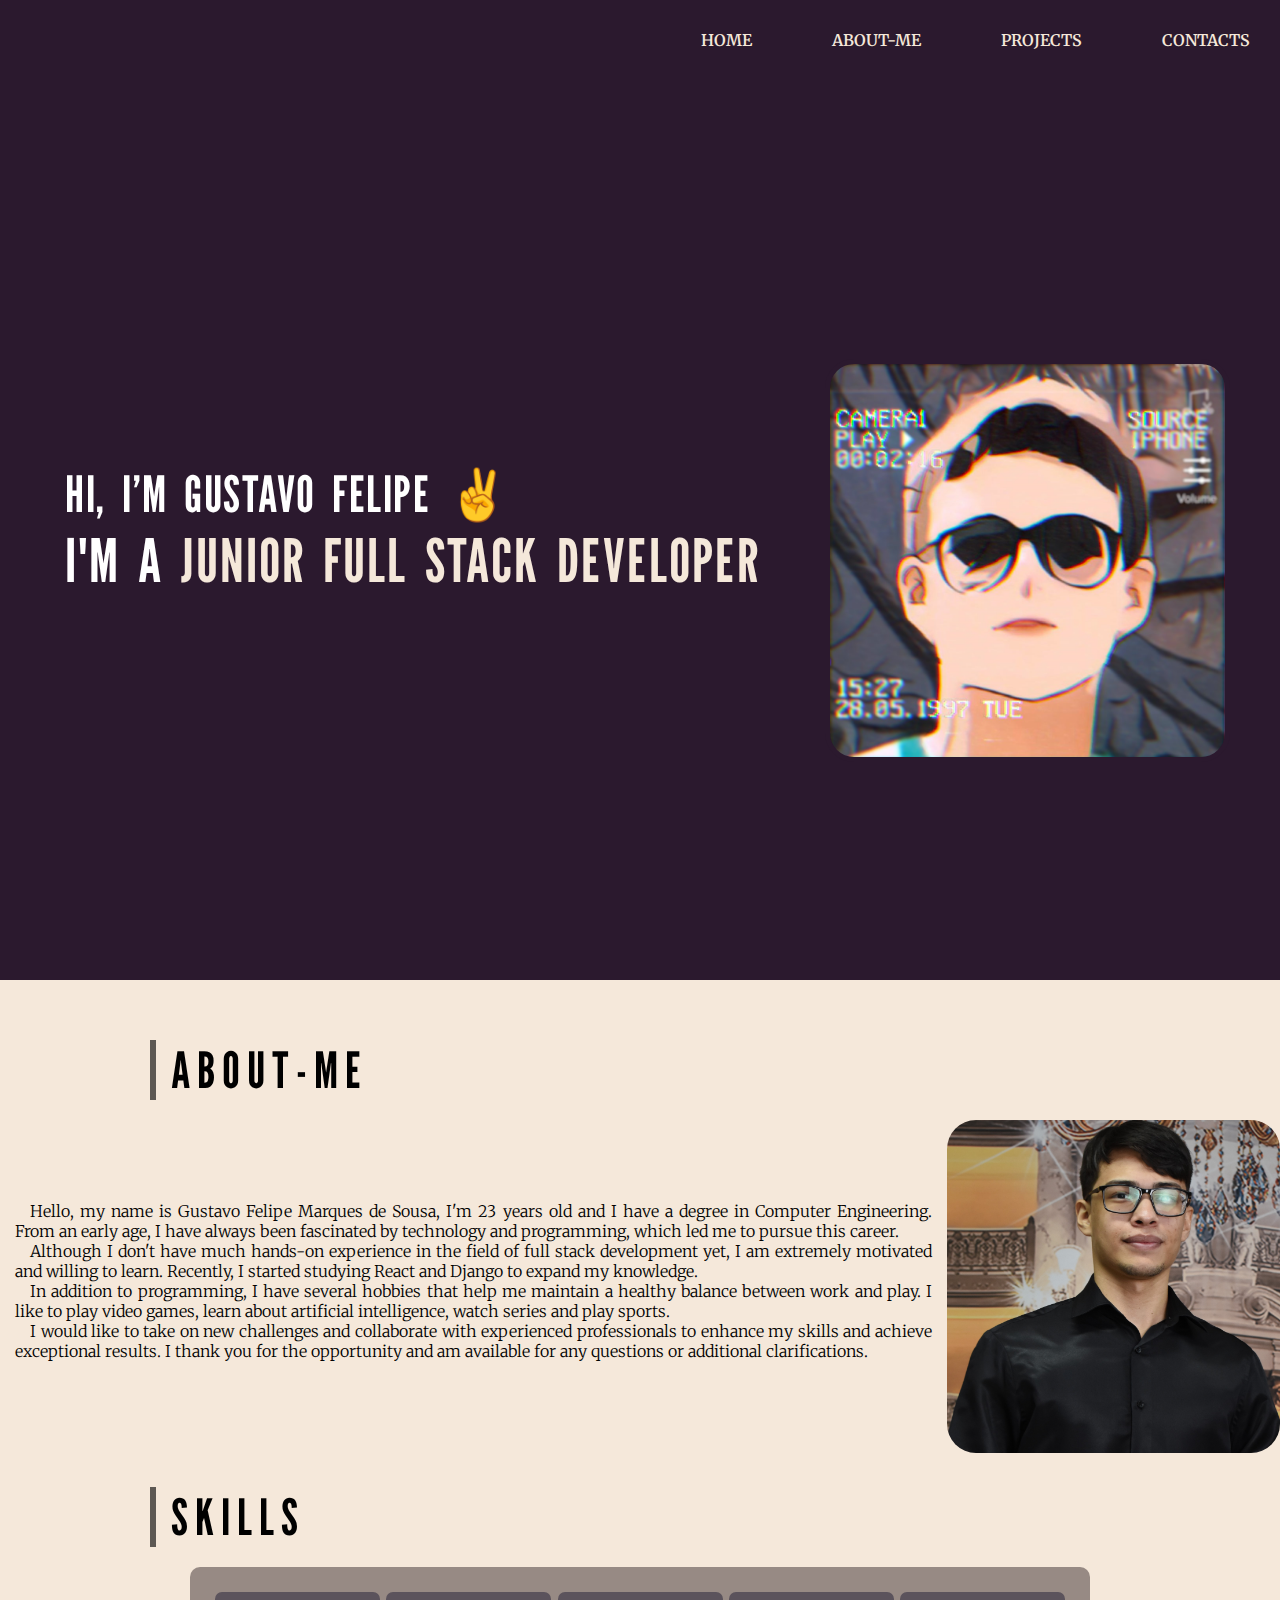
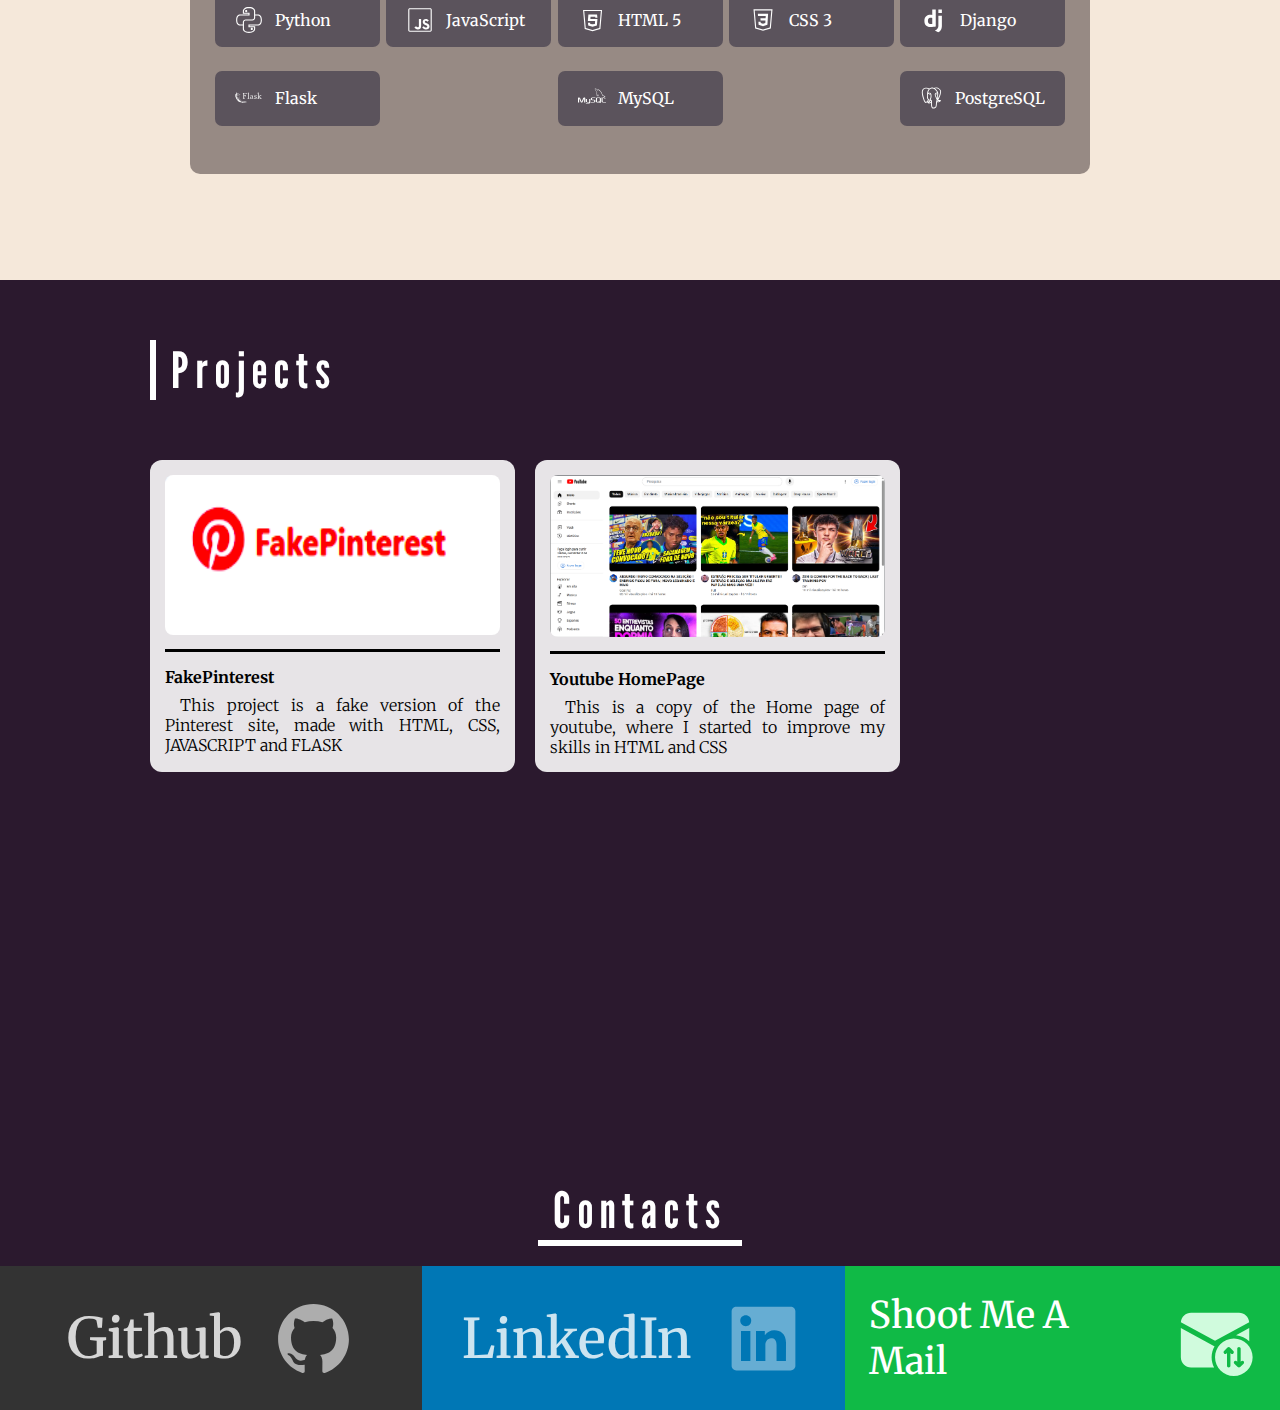
==== index.html @ 69447f40 "My portfolio" ====
<!DOCTYPE html>
<html lang="en">
<head>
    <!-- Meta tag's -->
    <meta charset="UTF-8">
    <meta name="viewport" content="width=device-width, initial-scale=1.0">
    <!-- Css Link -->
    <link rel="stylesheet" href="style.css">
    <!-- Font's links -->
    <link rel="preconnect" href="https://fonts.googleapis.com">
    <link rel="preconnect" href="https://fonts.gstatic.com" crossorigin>
    <link href="https://fonts.googleapis.com/css2?family=League+Gothic&display=swap" rel="stylesheet">
    <link rel="preconnect" href="https://fonts.googleapis.com">
    <link rel="preconnect" href="https://fonts.gstatic.com" crossorigin>
    <link href="https://fonts.googleapis.com/css2?family=Merriweather:ital,wght@0,300;0,400;0,700;0,900;1,300;1,400;1,700;1,900&display=swap" rel="stylesheet">
    <!-- Tittle -->
    <title>Portfolio - Gustavo Felipe</title>
</head>
<body>
    <main class="main">
        <nav class="navbar">
            <a class="item-navbar" href="#home">HOME</a>
            <a class="item-navbar" href="#aboutme">ABOUT-ME</a>
            <a class="item-navbar" href="#projects">PROJECTS</a>
            <a class="item-navbar" href="#contact">CONTACTS</a>
        </nav> 

        <div class="main-container">
            <section id="home">
                <div class="home-page">
                    <div class="text-home">
                        <p class="first-line-home">HI, I’M GUSTAVO FELIPE &#9996</p>
                        <p class="second-line-home">I'M A <span class="word-colored-home">JUNIOR FULL STACK DEVELOPER</span></p>
                    </div>
                    <div class="image-home">
                        <img src="img\Picture.jpg" alt="avatar">
                    </div>
                </div>
            </section>
            <section id="aboutme">
                <div class="about-me">
                    <p class="title-about-me">ABOUT-ME</p>
                    <div class="content-about-me">
                        <div class="text-about-me">
                            <p class="about-me-first-paragraph">Hello, my name is Gustavo Felipe Marques de Sousa, I'm 23 years old and I have a degree in Computer Engineering. From an early age, I have always been fascinated by technology and programming, which led me to pursue this career.</p>
                            <p class="about-me-second-paragraph">Although I don't have much hands-on experience in the field of full stack development yet, I am extremely motivated and willing to learn. Recently, I started studying React and Django to expand my knowledge.</p>
                            <p class="about-me-second-paragraph">In addition to programming, I have several hobbies that help me maintain a healthy balance between work and play. I like to play video games, learn about artificial intelligence, watch series and play sports.</p>
                            <p class="about-me-second-paragraph">I would like to take on new challenges and collaborate with experienced professionals to enhance my skills and achieve exceptional results. I thank you for the opportunity and am available for any questions or additional clarifications.</p>
                        </div>
                        <div class="image-about-me">
                            <img src="img/DSC_0786.JPG" alt="my-picture">
                        </div>
                    </div>
                    <p class="title-skills-about-me">SKILLS</p>
                    <div class="content-skills">
                        <div class="my-skills">
                            <div class="box-skill">
                                <svg xmlns="http://www.w3.org/2000/svg" x="0px" y="0px" width="100" height="100" viewBox="0 0 50 50">
                                    <path
                                        d="M 25 2 C 20.941406 2 18.1875 2.96875 16.4375 4.375 C 14.6875 5.78125 14 7.589844 14 9.09375 L 14 14 L 24 14 L 24 15 L 9.09375 15 C 7.265625 15 5.410156 15.792969 4.09375 17.46875 C 2.777344 19.144531 2 21.644531 2 25 C 2 28.355469 2.777344 30.855469 4.09375 32.53125 C 5.410156 34.207031 7.265625 35 9.09375 35 L 14 35 L 14 40.90625 C 14 42.410156 14.6875 44.21875 16.4375 45.625 C 18.1875 47.03125 20.941406 48 25 48 C 29.058594 48 31.8125 47.03125 33.5625 45.625 C 35.3125 44.21875 36 42.410156 36 40.90625 L 36 36 L 26 36 L 26 35 L 40.90625 35 C 42.734375 35 44.589844 34.207031 45.90625 32.53125 C 47.222656 30.855469 48 28.355469 48 25 C 48 21.644531 47.222656 19.144531 45.90625 17.46875 C 44.589844 15.792969 42.734375 15 40.90625 15 L 36 15 L 36 9.09375 C 36 7.550781 35.316406 5.738281 33.5625 4.34375 C 31.808594 2.949219 29.054688 2 25 2 Z M 25 4 C 28.746094 4 31.015625 4.875 32.3125 5.90625 C 33.609375 6.9375 34 8.136719 34 9.09375 L 34 21 C 34 22.65625 32.65625 24 31 24 L 19 24 C 16.941406 24 15.167969 25.269531 14.40625 27.0625 C 14.277344 27.359375 14.160156 27.675781 14.09375 28 C 14.027344 28.324219 14 28.65625 14 29 L 14 33 L 9.09375 33 C 7.824219 33 6.648438 32.503906 5.6875 31.28125 C 4.726563 30.058594 4 28.042969 4 25 C 4 21.957031 4.726563 19.941406 5.6875 18.71875 C 6.648438 17.496094 7.824219 17 9.09375 17 L 26 17 L 26 12 L 16 12 L 16 9.09375 C 16 8.199219 16.386719 6.980469 17.6875 5.9375 C 18.988281 4.894531 21.257813 4 25 4 Z M 20 7 C 18.898438 7 18 7.898438 18 9 C 18 10.101563 18.898438 11 20 11 C 21.101563 11 22 10.101563 22 9 C 22 7.898438 21.101563 7 20 7 Z M 36 17 L 40.90625 17 C 42.175781 17 43.351563 17.496094 44.3125 18.71875 C 45.273438 19.941406 46 21.957031 46 25 C 46 28.042969 45.273438 30.058594 44.3125 31.28125 C 43.351563 32.503906 42.175781 33 40.90625 33 L 24 33 L 24 38 L 34 38 L 34 40.90625 C 34 41.800781 33.613281 43.019531 32.3125 44.0625 C 31.011719 45.105469 28.742188 46 25 46 C 21.257813 46 18.988281 45.105469 17.6875 44.0625 C 16.386719 43.019531 16 41.800781 16 40.90625 L 16 29 C 16 28.792969 16.023438 28.601563 16.0625 28.40625 C 16.34375 27.039063 17.550781 26 19 26 L 31 26 C 33.746094 26 36 23.746094 36 21 Z M 30 39 C 28.898438 39 28 39.898438 28 41 C 28 42.101563 28.898438 43 30 43 C 31.101563 43 32 42.101563 32 41 C 32 39.898438 31.101563 39 30 39 Z">
                                    </path>
                                </svg>
                                <p>Python</p>
                            </div>
                            <div class="box-skill">
                                <svg xmlns="http://www.w3.org/2000/svg" x="0px" y="0px" width="100" height="100" viewBox="0 0 50 50">
                                    <path d="M 6.667969 4 C 5.207031 4 4 5.207031 4 6.667969 L 4 43.332031 C 4 44.792969 5.207031 46 6.667969 46 L 43.332031 46 C 44.792969 46 46 44.796875 46 43.332031 L 46 6.667969 C 46 5.207031 44.796875 4 43.332031 4 Z M 6.667969 6 L 43.332031 6 C 43.703125 6 44 6.296875 44 6.667969 L 44 43.332031 C 44 43.703125 43.703125 44 43.332031 44 L 6.667969 44 C 6.296875 44 6 43.703125 6 43.332031 L 6 6.667969 C 6 6.296875 6.296875 6 6.667969 6 Z M 23 23 L 23 35.574219 C 23 37.503906 22.269531 38 21 38 C 19.671875 38 18.75 37.171875 18.140625 36.097656 L 15 38 C 15.910156 39.925781 18.140625 42 21.234375 42 C 24.65625 42 27 40.179688 27 36.183594 L 27 23 Z M 35.453125 23 C 32.046875 23 29.863281 25.179688 29.863281 28.042969 C 29.863281 31.148438 31.695313 32.617188 34.449219 33.789063 L 35.402344 34.199219 C 37.140625 34.960938 38 35.425781 38 36.734375 C 38 37.824219 37.171875 38.613281 35.589844 38.613281 C 33.707031 38.613281 32.816406 37.335938 32 36 L 29 38 C 30.121094 40.214844 32.132813 42 35.675781 42 C 39.300781 42 42 40.117188 42 36.683594 C 42 33.496094 40.171875 32.078125 36.925781 30.6875 L 35.972656 30.28125 C 34.335938 29.570313 33.625 29.109375 33.625 27.964844 C 33.625 27.039063 34.335938 26.328125 35.453125 26.328125 C 36.550781 26.328125 37.253906 26.792969 37.90625 27.964844 L 40.878906 26.058594 C 39.625 23.84375 37.878906 23 35.453125 23 Z"></path>
                                </svg>
                                <p>JavaScript</p>
                            </div>
                            <div class="box-skill">
                                <svg xmlns="http://www.w3.org/2000/svg" x="0px" y="0px" width="100" height="100" viewBox="0 0 50 50">
                                    <path d="M 9 7 L 12 41 L 26 45 L 40 41 C 41 29.667 42 18.333 43 7 L 9 7 z M 11.183594 9 L 40.816406 9 L 38.128906 39.455078 L 26 42.919922 L 13.871094 39.455078 L 11.183594 9 z M 18.550781 15 L 17.589844 27 L 30.580078 27 L 30.169922 32 L 26 32.619141 L 21.880859 32 L 21.699219 30 L 17.839844 30 L 18.230469 35 L 25.990234 37 L 33.759766 35 L 34.75 23 L 22.089844 23 L 22.410156 19 L 30.769531 19 L 31 21 L 34.699219 21 L 34 15 L 18.550781 15 z"></path>
                                    </svg>
                                <p>HTML 5</p>
                            </div>
                            <div class="box-skill">
                                <svg xmlns="http://www.w3.org/2000/svg" x="0px" y="0px" width="100" height="100" viewBox="0 0 50 50">
                                    <path fill-rule="evenodd" d="M 39 40 L 25 44 L 11 40 L 8 6 L 42 6 C 41 17.332031 40 28.667969 39 40 Z M 39.816406 8 L 10.183594 8 L 12.871094 38.453125 L 25 41.921875 L 37.128906 38.453125 Z M 16.800781 28 L 20.800781 28 L 20.898438 30.5 L 25 31.898438 L 29.101563 30.5 L 29.398438 26 L 20.601563 26 L 20.398438 22 L 29.601563 22 L 29.898438 18 L 16.101563 18 L 15.800781 14 L 34.101563 14 L 33.601563 22 L 32.898438 33.5 L 25 36.101563 L 17.101563 33.5 Z"></path>
                                    </svg>
                                <p>CSS 3</p>
                            </div>
                            <div class="box-skill">
                                <svg xmlns="http://www.w3.org/2000/svg" x="0px" y="0px" width="100" height="100" viewBox="0 0 32 32">
                                    <path d="M21 4H25V8H21zM25 22.754c0 1.35-.317 5.799-4.242 7.149L17 28c2.806-1.224 4-3.2 4-5.246C21 19.926 21 11 21 11l4 .002C25 11.002 25 19.715 25 22.754zM14 4v6.302c-.469-.191-1.48-.228-1.978-.228C8.273 10.074 5 12.011 5 17c0 5.969 4.504 6.997 7.65 6.997 1.242 0 4-.122 5.35-.513V4H14zM12.609 20.666C10.84 20.666 9 19.863 9 17s1.84-3.469 3.609-3.469c.432 0 .918.081 1.391.189v6.757C13.528 20.584 13.042 20.666 12.609 20.666z"></path>
                                    </svg>
                                <p>Django</p>
                            </div>
                            <div class="box-skill">
                                <svg xmlns="http://www.w3.org/2000/svg" x="0px" y="0px" width="100" height="100" viewBox="0 0 50 50">
                                    <path d="M 2.609375 14.628906 C 2.194125 14.663781 1.8316094 14.997641 2.3496094 15.556641 C 3.3446094 16.118641 1.3683125 16.532203 1.9453125 16.908203 C 2.1293125 17.304203 1.9305781 17.745406 1.3925781 17.816406 C 0.60457812 17.884406 0.67926562 18.960484 1.4472656 18.396484 C 2.3042656 18.124484 1.5954062 18.504031 1.1914062 18.582031 C 0.28440625 18.846031 -0.33364063 19.752078 0.19335938 20.580078 C 0.69735938 21.720078 0.83165625 22.991734 1.2226562 24.177734 C 1.8696563 26.001734 2.8149688 27.737328 4.0429688 29.236328 C 4.6259687 30.086328 5.4782969 30.690313 6.2792969 31.320312 C 7.0672969 31.831312 7.9447969 32.342516 8.8417969 32.603516 C 10.434797 33.186516 12.144359 33.241047 13.818359 33.373047 C 14.838359 33.371047 15.862141 33.299141 16.869141 33.119141 C 17.775141 33.217141 18.427094 32.442563 19.246094 32.851562 C 19.742094 32.411563 20.464938 32.603203 20.960938 32.283203 C 21.327938 31.035203 19.700547 32.035781 19.185547 31.425781 C 18.625547 32.083781 18.155562 31.353594 17.476562 31.558594 C 16.320563 31.616594 17.564156 31.040719 17.535156 30.511719 C 16.922156 30.041719 16.229891 31.157031 15.837891 31.457031 C 14.869891 31.282031 13.911437 31.006891 13.023438 30.587891 C 12.011437 30.060891 11.018156 29.433922 10.285156 28.544922 C 9.5181563 27.636922 8.6703125 26.718734 8.3203125 25.552734 C 7.5803125 23.627734 7.6284531 21.543484 7.4394531 19.521484 C 7.5094531 18.152484 8.9550781 19.668828 9.5800781 19.173828 C 9.3660781 18.463828 8.2257031 18.239078 7.5957031 17.955078 C 6.9877031 17.913078 6.7661406 17.368219 6.1191406 17.324219 C 6.1501406 16.564219 4.9303281 16.982406 4.4863281 16.441406 C 4.9233281 15.313406 3.0385469 16.468187 3.1855469 15.492188 C 3.4925469 14.857687 3.024625 14.594031 2.609375 14.628906 z M 2.6152344 14.724609 C 2.7137969 14.700016 2.8271562 14.719797 2.9414062 14.810547 C 3.4834062 15.540547 1.9445156 14.726828 2.4785156 15.423828 C 2.1537656 15.271578 2.3195469 14.798391 2.6152344 14.724609 z M 41.914062 15.085938 C 41.847063 15.085938 41.671672 15.177281 41.388672 15.363281 C 41.038672 15.589281 40.669203 15.767484 40.283203 15.896484 C 40.041203 15.979484 39.921875 16.095141 39.921875 16.244141 C 39.921875 16.347141 40.005781 16.427375 40.175781 16.484375 C 40.536781 16.603375 40.773719 16.767516 40.886719 16.978516 C 40.969719 17.143516 41.011719 17.436375 41.011719 17.859375 L 41.011719 24.615234 C 41.011719 25.207234 40.868938 25.539328 40.585938 25.611328 C 40.270937 25.693328 40.113281 25.814609 40.113281 25.974609 C 40.113281 26.041609 40.118906 26.094859 40.128906 26.130859 C 40.153906 26.233859 40.321859 26.272094 40.630859 26.246094 C 41.857859 26.148094 42.729141 26.123922 43.244141 26.169922 C 43.409141 26.185922 43.509828 26.178391 43.548828 26.150391 C 43.587828 26.122391 43.607422 26.048687 43.607422 25.929688 C 43.607422 25.779687 43.486141 25.689203 43.244141 25.658203 C 42.852141 25.617203 42.602141 25.560281 42.494141 25.488281 C 42.340141 25.385281 42.256094 25.169844 42.246094 24.839844 C 42.236094 24.509844 42.232422 24.257031 42.232422 24.082031 C 42.232422 23.835031 42.353703 23.643766 42.595703 23.509766 C 42.811703 23.354766 42.962781 23.277344 43.050781 23.277344 C 43.122781 23.277344 43.182516 23.320344 43.228516 23.402344 C 43.795516 24.361344 44.486781 25.278297 45.300781 26.154297 C 45.423781 26.283297 45.630922 26.318719 45.919922 26.261719 C 46.502922 26.215719 46.972984 26.190547 47.333984 26.185547 C 47.575984 26.175547 47.697266 26.078437 47.697266 25.898438 C 47.697266 25.754437 47.668328 25.665812 47.611328 25.632812 C 47.554328 25.599812 47.408875 25.582031 47.171875 25.582031 C 46.852875 25.582031 46.508578 25.425328 46.142578 25.111328 C 45.570578 24.612328 44.962359 23.871578 44.318359 22.892578 C 44.143359 22.619578 44.056641 22.447 44.056641 22.375 C 44.056641 22.329 44.076188 22.290766 44.117188 22.259766 C 44.673188 21.703766 45.1975 21.313797 45.6875 21.091797 C 46.0385 20.926797 46.411594 20.835313 46.808594 20.820312 C 47.061594 20.805312 47.1875 20.710156 47.1875 20.535156 C 47.1875 20.349156 47.107266 20.253047 46.947266 20.248047 C 46.458266 20.248047 45.965703 20.245234 45.470703 20.240234 C 44.759703 20.235234 44.218656 20.20825 43.847656 20.15625 C 43.682656 20.13025 43.591172 20.208672 43.576172 20.388672 C 43.566172 20.568672 43.652031 20.668453 43.832031 20.689453 C 44.249031 20.746453 44.457031 20.843422 44.457031 20.982422 C 44.457031 21.059422 44.395484 21.163969 44.271484 21.292969 C 43.647484 21.833969 43.123312 22.270469 42.695312 22.605469 C 42.535313 22.739469 42.416844 22.806641 42.339844 22.806641 C 42.267844 22.806641 42.230469 22.739469 42.230469 22.605469 L 42.216797 17.767578 C 42.216797 17.133578 42.219609 16.627953 42.224609 16.251953 C 42.229609 15.705953 42.232422 15.450328 42.232422 15.486328 C 42.232422 15.218328 42.125062 15.085938 41.914062 15.085938 z M 24.267578 15.140625 C 24.185578 15.140625 23.988688 15.231969 23.679688 15.417969 C 23.303688 15.654969 22.939844 15.830359 22.589844 15.943359 C 22.357844 16.020359 22.242188 16.137969 22.242188 16.292969 C 22.242187 16.395969 22.322422 16.47425 22.482422 16.53125 C 22.786422 16.63925 22.998141 16.792281 23.119141 16.988281 C 23.240141 17.184281 23.302734 17.491203 23.302734 17.908203 L 23.302734 24.902344 C 23.302734 25.324344 23.161859 25.579062 22.880859 25.664062 C 22.599859 25.749063 22.460938 25.852563 22.460938 25.976562 C 22.460938 26.115562 22.484203 26.201422 22.533203 26.232422 C 22.582203 26.262422 22.712828 26.267094 22.923828 26.246094 C 23.975828 26.158094 24.855406 26.149797 25.566406 26.216797 C 25.798406 26.241797 25.914062 26.151312 25.914062 25.945312 C 25.914062 25.796312 25.799406 25.708594 25.566406 25.683594 C 25.190406 25.637594 24.924531 25.542391 24.769531 25.400391 C 24.614531 25.258391 24.537109 25.030797 24.537109 24.716797 L 24.507812 17.814453 C 24.501812 17.320453 24.506484 16.816641 24.521484 16.306641 C 24.542484 15.770641 24.552734 15.512203 24.552734 15.533203 C 24.552734 15.270203 24.458578 15.140625 24.267578 15.140625 z M 13.988281 15.953125 C 13.931281 15.963125 13.891234 16.017234 13.865234 16.115234 C 13.814234 16.275234 13.891656 16.401141 14.097656 16.494141 C 14.426656 16.644141 14.652437 16.811141 14.773438 16.994141 C 14.894438 17.177141 14.955078 17.439297 14.955078 17.779297 L 14.955078 24.396484 C 14.955078 25.226484 14.702266 25.669563 14.197266 25.726562 C 13.976266 25.747563 13.865234 25.823031 13.865234 25.957031 C 13.865234 26.169031 13.975266 26.259516 14.197266 26.228516 C 14.990266 26.120516 15.99775 26.116844 17.21875 26.214844 C 17.64075 26.250844 17.867438 26.183672 17.898438 26.013672 C 17.929437 25.818672 17.818406 25.707641 17.566406 25.681641 C 17.072406 25.619641 16.750563 25.549656 16.601562 25.472656 C 16.410562 25.379656 16.314453 25.203312 16.314453 24.945312 L 16.314453 21.46875 C 16.314453 21.40275 16.360125 21.367188 16.453125 21.367188 C 17.272125 21.367187 17.865516 21.389594 18.228516 21.433594 C 18.591516 21.477594 18.840609 21.822797 18.974609 22.466797 C 19.011609 22.636797 19.100141 22.712266 19.244141 22.697266 C 19.419141 22.687266 19.505 22.616422 19.5 22.482422 C 19.448 21.359422 19.494672 20.447094 19.638672 19.746094 C 19.664672 19.622094 19.589063 19.541859 19.414062 19.505859 C 19.208063 19.459859 19.088734 19.540094 19.052734 19.746094 C 18.995734 20.123094 18.937906 20.355313 18.878906 20.445312 C 18.819906 20.535312 18.703203 20.590328 18.533203 20.611328 C 17.662203 20.668328 16.998062 20.700078 16.539062 20.705078 C 16.390062 20.710078 16.316406 20.654156 16.316406 20.535156 L 16.316406 17.033203 C 16.316406 16.914203 16.340578 16.836781 16.392578 16.800781 C 16.475578 16.743781 16.651922 16.716797 16.919922 16.716797 C 18.089922 16.716797 18.819281 16.739156 19.113281 16.785156 C 19.386281 16.821156 19.606484 16.928516 19.771484 17.103516 C 19.911484 17.252516 20.057891 17.514625 20.212891 17.890625 C 20.268891 18.029625 20.369672 18.099609 20.513672 18.099609 C 20.657672 18.099609 20.728516 18.019375 20.728516 17.859375 C 20.748516 17.045375 20.802625 16.466094 20.890625 16.121094 C 20.895625 16.100094 20.898391 16.080687 20.900391 16.054688 C 20.900391 15.977687 20.727812 15.94775 20.382812 15.96875 C 19.346812 16.03075 18.117313 16.0625 16.695312 16.0625 C 15.489312 16.0625 14.723437 16.036375 14.398438 15.984375 C 14.176438 15.948375 14.040281 15.938125 13.988281 15.953125 z M 3.7910156 16.136719 C 3.9290156 16.165969 3.9766563 16.248328 3.5976562 16.298828 L 3.4453125 16.291016 C 3.4253125 16.131516 3.6530156 16.107469 3.7910156 16.136719 z M 3.6386719 16.669922 C 3.9126719 16.789922 4.4744063 16.845484 4.5664062 17.146484 C 4.0054062 16.854484 4.6780313 17.498328 4.2070312 17.486328 C 3.9530312 17.489328 3.4826719 16.943922 3.6386719 16.669922 z M 3.4980469 17.123047 C 4.1330469 17.606047 3.1441875 17.122781 2.7421875 17.425781 C 2.1091875 17.489781 3.4360469 17.069047 3.4980469 17.123047 z M 5.1757812 17.412109 C 5.2568125 17.434484 5.2567969 17.511125 5.1230469 17.671875 C 5.6150469 18.259875 5.2334375 18.061531 4.8984375 17.644531 C 5.1924375 17.847531 4.9656719 18.724094 4.5136719 18.121094 C 4.1936719 17.525094 3.9910781 17.927937 4.3300781 18.335938 C 3.9970781 17.708938 3.033125 17.976797 2.328125 18.216797 C 1.873125 18.166797 3.5105 17.828047 3.6875 17.748047 C 3.96125 17.753297 4.9326875 17.344984 5.1757812 17.412109 z M 7.1484375 18.076172 C 7.3495469 18.073578 7.5478906 18.081156 7.7441406 18.097656 C 8.0591406 18.464656 7.5056875 19.085953 6.9296875 19.126953 C 6.2296875 19.388953 5.5171875 19.453063 4.8671875 19.539062 C 4.0331875 19.434063 3.4343125 20.184297 2.5703125 20.279297 C 2.8003125 19.853297 2.3813594 20.132328 1.9433594 20.111328 C 2.1663594 20.971328 0.40035938 19.882781 1.4433594 19.675781 C 0.66135938 19.397781 0.65042188 20.2195 0.73242188 20.6875 L 0.6796875 20.6875 C -0.0363125 19.7655 0.76001562 19.389484 1.6660156 19.271484 C 1.4940156 19.696484 1.9134062 19.833156 2.3164062 19.910156 C 2.9694063 19.730156 1.8868594 19.614359 2.3808594 19.443359 C 2.6518594 19.393359 1.5168906 19.171922 2.4628906 19.044922 C 3.4328906 18.881922 4.3055781 18.500781 5.2675781 18.300781 C 5.9185781 18.171781 6.5451094 18.083953 7.1484375 18.076172 z M 6.9335938 18.294922 C 6.8479687 18.268297 6.648875 18.321844 6.546875 18.589844 C 6.620875 18.758844 6.6575781 18.540422 6.6425781 18.482422 C 6.9920781 18.428922 7.0192188 18.321547 6.9335938 18.294922 z M 4.9160156 18.654297 C 4.6361406 18.641422 4.177625 18.701984 4.015625 18.896484 C 4.221625 18.990484 4.4481406 18.636375 4.7441406 18.859375 C 5.2966406 18.754375 5.1958906 18.667172 4.9160156 18.654297 z M 8.9121094 18.705078 C 9.052002 18.682236 9.4851562 18.843984 9.3320312 19.115234 C 9.2270312 19.145234 9.2449687 18.986937 9.1679688 18.960938 C 8.8507188 18.799312 8.8281738 18.718783 8.9121094 18.705078 z M 3.4863281 19.080078 C 3.4131875 19.08 3.3546563 19.113125 3.3476562 19.203125 L 3.4882812 19.332031 C 4.0500312 19.377781 3.70575 19.080313 3.4863281 19.080078 z M 3.171875 19.337891 C 3.0675937 19.322656 2.9709687 19.380422 2.9179688 19.576172 C 3.0159688 19.552172 3.171625 19.608688 3.265625 19.679688 C 3.858125 20.084688 3.4847187 19.383594 3.171875 19.337891 z M 6.9824219 19.433594 C 7.5024453 19.33182 7.3507187 20.677922 7.1835938 21.091797 C 7.4985937 20.876797 7.4379375 22.090969 7.3359375 22.542969 C 7.5079375 22.311969 7.5787188 22.91675 7.3867188 23.34375 C 7.4027188 23.27375 7.8028125 23.21275 7.5078125 23.71875 C 7.2828125 23.22275 7.1850781 24.727734 7.3300781 24.052734 C 7.7270781 23.414734 7.6231406 24.018781 7.7441406 24.300781 C 7.8221406 24.885781 8.0831094 25.425359 8.1621094 25.943359 C 8.5291094 26.313359 8.0058125 26.0625 8.0078125 26.5625 C 8.1268125 26.4175 8.612375 26.766156 8.609375 27.285156 C 8.649375 26.462156 8.6966563 27.092641 9.0976562 27.306641 C 9.4326562 27.846641 9.6835938 28.351875 10.183594 28.796875 C 10.573594 29.247875 10.159125 28.931031 10.328125 29.207031 C 10.742125 29.941031 11.70125 30.366594 12.53125 30.558594 C 12.89525 31.032594 13.441641 31.504062 14.181641 31.289062 C 13.555641 31.675063 15.944719 31.780047 15.136719 31.998047 C 14.716719 32.226047 14.318203 31.851094 13.908203 31.871094 C 13.338203 31.675094 12.437172 31.074422 11.826172 31.482422 C 10.981172 32.011422 12.259219 30.892578 11.574219 31.392578 C 10.880219 32.225578 11.102781 30.874297 10.425781 31.279297 C 10.386781 31.150297 9.824 31.114719 10.25 30.886719 C 9.868 30.862719 10.106141 30.838203 10.244141 30.533203 C 10.080141 30.499203 9.1685469 30.531422 8.8105469 30.232422 C 8.3885469 29.683422 8.8842188 29.906328 9.3242188 29.986328 C 8.6182188 30.110328 9.5670625 30.516016 10.039062 30.291016 C 9.8270625 30.201016 9.5844375 29.742797 9.0234375 29.341797 C 8.2394375 28.869797 7.59425 28.644578 6.78125 28.267578 C 5.90125 27.745578 6.9782031 28.082422 7.2832031 28.357422 C 8.1612031 28.744422 7.8156406 27.814266 7.3066406 27.572266 C 6.7486406 27.595266 6.6052031 26.954234 6.1582031 26.990234 C 6.8642031 27.103234 7.3543594 26.807656 6.5683594 26.097656 C 5.8213594 25.225656 6.8803125 26.755594 6.4453125 26.558594 C 6.2473125 26.297594 6.3956719 25.922109 5.7636719 25.787109 C 5.7566719 26.028109 5.6770625 26.401531 5.5390625 25.894531 C 5.3630625 25.924531 5.1615781 26.117703 5.0175781 25.595703 C 5.1535781 25.002703 4.4303594 24.867281 4.3183594 24.488281 C 4.9433594 24.887281 5.2262031 24.572719 4.7832031 24.136719 C 4.4782031 23.603719 4.435625 24.021703 4.265625 24.095703 C 3.652625 24.721703 4.2095 23.015812 3.9375 23.507812 C 3.6635 23.499813 3.8211719 23.809359 3.8261719 24.193359 C 2.9301719 23.971359 4.0437344 24.664875 4.3027344 25.046875 C 3.8937344 24.618875 3.9630938 25.367719 3.6210938 25.011719 C 3.5050937 24.696719 3.4889219 24.199328 2.9199219 24.111328 C 3.5669219 23.887328 2.5350938 23.432203 2.6210938 23.408203 C 2.9910937 23.071203 3.038375 22.608031 3.484375 23.332031 C 2.919375 23.286031 3.4684219 24.264656 3.6074219 23.972656 C 3.5854219 23.471656 3.838375 22.945844 2.984375 22.714844 C 2.733375 23.052844 2.3007344 22.052672 2.8027344 22.263672 C 2.7367344 21.599672 3.5813437 21.991125 3.5273438 21.703125 C 3.9633438 21.512125 2.9995312 20.895437 3.5195312 20.648438 C 3.9175312 20.890438 4.9498594 20.267641 4.2558594 20.181641 C 4.6898594 20.177641 5.0379844 20.367734 5.0839844 19.927734 C 5.4349844 20.003734 6.3844844 20.306078 5.5214844 19.830078 C 5.7974844 19.693078 6.3807969 19.577266 6.7167969 19.572266 C 6.8204219 19.491641 6.9081328 19.448133 6.9824219 19.433594 z M 36.621094 19.992188 C 35.957094 19.992188 35.426297 20.140453 35.029297 20.439453 C 34.601297 20.749453 34.388672 21.181281 34.388672 21.738281 C 34.388672 22.191281 34.525828 22.552312 34.798828 22.820312 C 35.050828 23.072312 35.552687 23.366172 36.304688 23.701172 C 36.824688 23.928172 37.175469 24.126875 37.355469 24.296875 C 37.520469 24.446875 37.603516 24.631516 37.603516 24.853516 C 37.603516 25.358516 37.240672 25.611328 36.513672 25.611328 C 35.652672 25.611328 35.028578 25.274609 34.642578 24.599609 C 34.554578 24.450609 34.448219 24.383437 34.324219 24.398438 C 34.200219 24.408438 34.138672 24.549266 34.138672 24.822266 C 34.138672 25.456266 34.160172 25.810813 34.201172 25.882812 C 34.268172 25.959812 34.510734 26.043719 34.927734 26.136719 C 35.411734 26.239719 35.896859 26.292969 36.380859 26.292969 C 37.107859 26.292969 37.681562 26.130594 38.101562 25.808594 C 38.521563 25.486594 38.730469 25.053812 38.730469 24.507812 C 38.730469 24.013813 38.576531 23.619266 38.269531 23.322266 C 38.032531 23.096266 37.583828 22.839641 36.923828 22.556641 C 36.294828 22.283641 35.896563 22.082125 35.726562 21.953125 C 35.535562 21.803125 35.439453 21.604563 35.439453 21.351562 C 35.439453 20.898562 35.792047 20.671875 36.498047 20.671875 C 37.122047 20.671875 37.637922 21.002969 38.044922 21.667969 C 38.101922 21.760969 38.214766 21.789906 38.384766 21.753906 C 38.543766 21.712906 38.616563 21.658797 38.601562 21.591797 C 38.472563 21.045797 38.386703 20.628844 38.345703 20.339844 C 38.329703 20.241844 38.136625 20.158797 37.765625 20.091797 C 37.420625 20.025797 37.038094 19.992188 36.621094 19.992188 z M 30.1875 20.023438 C 29.5795 20.023438 28.947109 20.197969 28.287109 20.542969 C 27.658109 20.872969 27.34375 21.161203 27.34375 21.408203 C 27.34375 21.804203 27.555516 21.982406 27.978516 21.941406 C 28.349516 21.910406 28.634031 21.695828 28.832031 21.298828 C 29.030031 20.901828 29.240891 20.703125 29.462891 20.703125 C 30.240891 20.703125 30.613031 21.127656 30.582031 21.972656 L 30.568359 22.466797 C 30.563359 22.682797 30.385156 22.825578 30.035156 22.892578 C 27.994156 23.279578 26.974609 23.917594 26.974609 24.808594 C 26.974609 25.277594 27.1285 25.648875 27.4375 25.921875 C 27.7205 26.168875 28.073094 26.292969 28.496094 26.292969 C 28.944094 26.292969 29.390984 26.187562 29.833984 25.976562 C 30.276984 25.765563 30.522359 25.658203 30.568359 25.658203 C 30.630359 25.658203 30.737578 25.757125 30.892578 25.953125 C 31.046578 26.149125 31.224781 26.246094 31.425781 26.246094 C 31.662781 26.246094 31.979047 26.136969 32.373047 25.917969 C 32.767047 25.698969 32.964844 25.535734 32.964844 25.427734 C 32.964844 25.226734 32.889281 25.126 32.738281 25.125 C 32.712281 25.125 32.620937 25.138063 32.460938 25.164062 C 32.300938 25.190062 32.193719 25.203125 32.136719 25.203125 C 31.848719 25.203125 31.705938 25.036172 31.710938 24.701172 L 31.742188 21.515625 C 31.752188 20.520625 31.2335 20.023438 30.1875 20.023438 z M 6.9257812 20.259766 C 6.7942969 20.297453 6.5887187 20.996344 6.7304688 21.246094 C 7.0424688 21.743094 7.3546563 20.024563 7.0976562 20.601562 C 6.9596562 21.336562 6.8185781 21.029422 7.0175781 20.482422 C 7.0055781 20.306672 6.9696094 20.247203 6.9257812 20.259766 z M 2.5351562 20.910156 C 2.5848594 20.907924 2.6721406 20.911906 2.8066406 20.925781 C 3.5006406 20.901781 3.2778125 21.310891 2.8828125 21.337891 C 2.8738125 21.363891 2.5209687 21.25325 2.6679688 21.15625 C 3.6199688 21.277 2.1872344 20.925783 2.5351562 20.910156 z M 4.2832031 21.152344 C 4.3410781 21.282094 4.4392344 21.526266 4.3652344 21.634766 C 4.5602344 21.827766 5.2264062 22.171219 4.6914062 21.699219 C 5.0324062 21.631219 4.6463594 21.523328 4.4433594 21.361328 C 4.2078594 21.007828 4.2253281 21.022594 4.2832031 21.152344 z M 2.0195312 21.169922 C 2.1770313 21.163797 2.3387031 21.244641 2.0332031 21.431641 C 1.7087031 21.269141 1.8620313 21.176047 2.0195312 21.169922 z M 6.4589844 21.625 C 6.448875 21.610625 6.4435781 21.623359 6.4550781 21.693359 C 6.5728281 21.957359 6.4893125 21.668125 6.4589844 21.625 z M 4.09375 21.888672 C 4.18575 22.021672 4.4347812 21.962797 4.5507812 22.091797 C 5.5987812 22.525797 4.45675 21.810672 4.09375 21.888672 z M 3.9296875 21.970703 C 3.8781301 21.982421 3.8873906 22.050922 4.0019531 22.208984 C 4.0739531 22.371984 4.2475781 22.385828 4.3925781 22.423828 C 5.5170781 22.942203 4.1531028 21.919925 3.9296875 21.970703 z M 1.9941406 22.058594 C 2.1650156 22.086469 2.3705312 22.178578 2.1445312 22.267578 L 2.0527344 22.232422 C 1.6872344 22.065922 1.8232656 22.030719 1.9941406 22.058594 z M 3.5839844 22.195312 C 3.5327813 22.197984 3.5767031 22.274828 3.8144531 22.486328 L 3.96875 22.644531 C 4.74875 22.858281 3.7375937 22.187297 3.5839844 22.195312 z M 3.4785156 22.404297 C 3.43825 22.403031 3.8000625 22.789953 3.6328125 22.783203 C 3.0538125 22.360203 3.2901875 22.659375 3.6171875 22.984375 C 3.9721875 23.511375 4.2655 22.670453 3.6875 22.564453 C 3.55 22.448953 3.4919375 22.404719 3.4785156 22.404297 z M 5.9355469 22.955078 C 5.9281875 22.979219 5.9269063 23.060781 5.9414062 23.238281 C 6.0381563 23.326031 5.957625 22.882656 5.9355469 22.955078 z M 6.4472656 23 C 6.3225312 23.00075 6.2288594 23.885063 6.5371094 24.070312 C 6.6641094 24.435312 6.7997031 24.285094 6.8457031 23.871094 C 6.5477031 23.877094 6.9683594 23.222562 6.5683594 23.351562 C 6.5333594 23.096812 6.4888438 22.99975 6.4472656 23 z M 7.3085938 23.019531 C 7.2862187 22.969906 7.2323906 23.078406 7.2128906 23.441406 L 7.2128906 23.544922 C 7.3208906 23.276422 7.3309688 23.069156 7.3085938 23.019531 z M 1.46875 23.048828 C 1.5477813 23.029797 1.99825 23.942109 1.9375 24.193359 C 1.6615 24.097359 1.674875 23.6655 1.546875 23.4375 C 1.458125 23.16525 1.4424062 23.055172 1.46875 23.048828 z M 4.7597656 23.09375 C 4.6867656 23.29675 4.9147344 23.962453 5.0527344 24.189453 C 5.4047344 24.730453 5.2468125 23.893594 5.6328125 24.433594 C 5.4208125 23.959594 5.7325 24.217625 5.6875 24.015625 C 5.5895 23.811625 4.6402656 22.731875 5.0722656 23.546875 C 5.4632656 24.518875 4.8267656 23.42475 4.7597656 23.09375 z M 1.2832031 23.251953 C 1.388877 23.320068 1.6721094 23.780859 1.7246094 24.037109 C 2.1696094 24.573109 1.9940781 24.868391 2.4550781 25.525391 C 1.8620781 25.151391 1.7500469 24.258641 1.3730469 23.681641 C 1.2189219 23.311516 1.2197988 23.211084 1.2832031 23.251953 z M 30.371094 23.373047 C 30.421969 23.376922 30.462141 23.389656 30.494141 23.410156 C 30.559141 23.451156 30.588984 23.535062 30.583984 23.664062 L 30.568359 24.933594 C 30.568359 25.093594 30.408844 25.23075 30.089844 25.34375 C 29.816844 25.44175 29.550969 25.490234 29.292969 25.490234 C 28.648969 25.490234 28.326172 25.194562 28.326172 24.601562 C 28.326172 24.013563 28.947453 23.608719 30.189453 23.386719 C 30.258953 23.373719 30.320219 23.369172 30.371094 23.373047 z M 4.5566406 24.931641 C 4.7951875 25.006508 4.6510156 25.786703 5.0097656 25.892578 C 5.8107656 26.937578 4.4549531 25.923266 4.0019531 25.822266 C 4.0599531 25.819266 3.5998281 25.691484 3.7988281 25.646484 C 3.6538281 25.497484 3.3293125 24.956359 4.0703125 25.318359 C 4.6593125 25.613359 4.7087344 25.414313 4.4277344 24.945312 C 4.4799844 24.923188 4.5225625 24.920945 4.5566406 24.931641 z M 1.8535156 25.083984 C 1.8733438 24.984234 2.2812187 25.640313 2.3554688 25.914062 C 2.5794687 26.627062 3.2805625 27.037766 3.3515625 27.509766 C 4.1285625 27.957766 3.7298125 28.688531 4.3828125 28.894531 C 4.6728125 28.747531 4.7013594 29.774547 5.3183594 29.560547 C 4.9753594 29.721547 5.4627656 29.911938 5.6347656 30.210938 C 6.0237656 30.157937 6.8763438 31.067906 6.0273438 30.753906 C 5.6693438 30.677906 5.424875 30.3055 5.171875 30.0625 C 4.420875 29.5855 3.9334844 28.787437 3.5214844 28.023438 C 2.9904844 27.220438 2.3512812 26.417516 1.9882812 25.478516 C 1.8817813 25.234766 1.8469062 25.117234 1.8535156 25.083984 z M 7.8203125 25.6875 C 7.7807266 25.707779 7.7786563 25.826438 7.8945312 26.085938 L 7.9628906 26.197266 C 8.0572656 25.890391 7.8862891 25.653701 7.8203125 25.6875 z M 5.1191406 26.605469 C 5.3401406 26.653594 5.6726406 26.772328 5.8066406 26.798828 C 5.8436406 26.957828 5.0491406 26.933141 5.7441406 27.244141 C 5.3391406 27.233141 5.2169219 27.202641 5.7949219 27.556641 C 5.5679219 27.738641 6.2525781 27.88325 6.0175781 28.15625 C 6.7145781 28.70025 5.89175 28.294266 5.59375 28.072266 C 5.41775 27.950266 4.7005 27.707828 4.8125 27.548828 C 5.6585 27.992828 5.0272969 27.529375 4.6542969 27.234375 C 5.3362969 27.401375 4.1078125 26.72925 4.7578125 26.90625 C 4.9508125 26.95325 4.4655625 26.508031 5.1015625 26.832031 C 4.7885625 26.579031 4.8981406 26.557344 5.1191406 26.605469 z M 9.3613281 28.310547 C 9.2741875 28.279797 9.3604375 28.617062 9.5546875 28.820312 C 9.9686875 29.313312 9.6537656 28.540422 9.5097656 28.482422 C 9.4397656 28.372172 9.390375 28.320797 9.3613281 28.310547 z M 5.7089844 28.794922 C 5.9394844 28.797422 6.3163281 28.901391 6.5488281 29.025391 C 7.5688281 29.252391 6.3318281 29.525891 5.9238281 29.212891 L 5.7519531 29.175781 C 5.3954531 28.892781 5.4784844 28.792422 5.7089844 28.794922 z M 6.9277344 28.902344 C 7.0125684 28.884238 7.398125 29.042813 7.5625 29.195312 C 8.0515 29.261313 8.0536719 29.484703 7.5136719 29.345703 C 7.4176719 29.286703 7.2628906 29.290016 7.2128906 29.166016 C 6.9346406 28.988266 6.876834 28.913207 6.9277344 28.902344 z M 7.578125 28.910156 C 7.732375 28.907531 7.9849531 28.951359 8.0644531 29.068359 C 9.1354531 29.240359 7.9966875 29.315203 7.6796875 29.033203 C 7.3681875 28.961703 7.423875 28.912781 7.578125 28.910156 z M 7.578125 29.513672 C 7.6939063 29.488078 8.45 29.800219 7.90625 29.730469 L 7.7480469 29.679688 C 7.5722969 29.569438 7.5395312 29.522203 7.578125 29.513672 z M 11.181641 29.695312 C 11.215391 29.707172 11.249688 29.738078 11.273438 29.798828 C 10.992188 29.794328 11.080391 29.659734 11.181641 29.695312 z M 7.5820312 29.988281 C 7.8017344 30.009516 8.6469375 30.471266 7.8984375 30.259766 L 7.7832031 30.214844 L 7.6523438 30.154297 C 7.5040938 30.022547 7.5087969 29.981203 7.5820312 29.988281 z M 9.4003906 31.205078 C 9.5019219 31.188906 10.335703 31.264563 9.6269531 31.257812 C 9.4137031 31.225313 9.3665469 31.210469 9.4003906 31.205078 z M 7.1835938 31.328125 C 7.243625 31.341541 7.3387656 31.370875 7.4785156 31.421875 C 8.3735156 31.974875 9.4053281 32.267359 10.361328 32.693359 C 11.201328 32.803359 12.087063 33.025656 12.914062 32.847656 C 13.604062 33.192656 14.319719 32.758313 15.011719 33.070312 C 13.482719 33.368312 11.909719 33.042078 10.386719 32.830078 C 9.4267187 32.709078 8.5693594 32.310641 7.6933594 31.931641 C 7.5663594 31.871641 7.4462187 31.796563 7.3242188 31.726562 C 6.7222187 31.392563 6.7968125 31.324344 7.3828125 31.652344 C 7.5898125 31.817344 9.058375 32.418484 8.359375 32.021484 C 8.095125 31.955859 6.763375 31.234213 7.1835938 31.328125 z M 12.75 31.59375 C 12.8185 31.63775 12.820859 31.781391 12.818359 31.962891 C 12.358359 32.470891 12.632656 31.75525 12.347656 32.03125 C 12.084656 32.24125 12.147063 31.906172 12.289062 31.826172 C 12.546563 31.605672 12.6815 31.54975 12.75 31.59375 z M 16.583984 31.755859 C 16.994609 31.791234 17.464328 31.886078 17.736328 31.892578 C 17.571328 32.239578 16.551516 31.920719 16.103516 32.011719 L 15.910156 32 L 15.791016 31.980469 C 15.822516 31.744469 16.173359 31.720484 16.583984 31.755859 z M 20.115234 31.867188 C 21.177234 31.866187 20.185266 32.021531 19.697266 32.019531 C 19.143266 31.889531 19.948234 31.893187 20.115234 31.867188 z M 13.71875 32.005859 C 13.80375 31.996234 13.832797 32.06325 13.591797 32.21875 L 13.503906 32.246094 C 13.491906 32.100094 13.63375 32.015484 13.71875 32.005859 z M 13.314453 32.068359 C 13.330078 32.092516 13.295156 32.161687 13.160156 32.304688 C 12.767156 32.330187 13.267578 31.995891 13.314453 32.068359 z M 9.4824219 32.177734 C 9.5783281 32.153641 10.611391 32.451578 10.744141 32.423828 C 11.797141 32.814828 10.115578 32.551031 9.7675781 32.332031 C 9.5233281 32.228781 9.4504531 32.185766 9.4824219 32.177734 z M 14.570312 32.228516 C 14.572594 32.25475 14.517781 32.316234 14.363281 32.427734 L 14.234375 32.511719 C 14.051375 32.384969 14.563469 32.149813 14.570312 32.228516 z"></path>
                                    </svg>
                                <p>Flask</p>
                            </div>
                            <div class="box-skill">
                                <svg xmlns="http://www.w3.org/2000/svg" x="0px" y="0px" width="100" height="100" viewBox="0 0 50 50">
                                    <path d="M 31.167969 8 C 30.699219 7.988281 30.289063 8.167969 30.078125 8.6875 C 29.71875 9.558594 30.613281 10.410156 30.933594 10.855469 C 31.15625 11.164063 31.445313 11.511719 31.605469 11.859375 C 31.710938 12.089844 31.726563 12.320313 31.816406 12.5625 C 32.039063 13.160156 32.394531 13.839844 32.679688 14.394531 C 32.824219 14.675781 32.984375 14.96875 33.167969 15.21875 C 33.28125 15.371094 33.472656 15.441406 33.503906 15.675781 C 33.316406 15.941406 33.304688 16.351563 33.199219 16.6875 C 32.722656 18.191406 32.902344 20.0625 33.59375 21.171875 C 33.808594 21.515625 34.3125 22.246094 35 21.96875 C 35.601563 21.722656 35.46875 20.960938 35.640625 20.285156 C 35.679688 20.136719 35.65625 20.023438 35.734375 19.921875 L 35.734375 19.953125 C 35.914063 20.320313 36.097656 20.6875 36.28125 21.050781 C 36.691406 21.707031 37.414063 22.390625 38.023438 22.855469 C 38.339844 23.09375 38.589844 23.507813 39 23.648438 L 39 23.617188 L 38.96875 23.617188 C 38.890625 23.492188 38.765625 23.441406 38.664063 23.34375 C 38.425781 23.109375 38.160156 22.816406 37.964844 22.546875 C 37.40625 21.792969 36.914063 20.964844 36.46875 20.105469 C 36.253906 19.695313 36.066406 19.242188 35.886719 18.824219 C 35.816406 18.660156 35.816406 18.417969 35.671875 18.332031 C 35.472656 18.640625 35.183594 18.886719 35.03125 19.25 C 34.789063 19.828125 34.753906 20.535156 34.664063 21.265625 C 34.609375 21.285156 34.632813 21.269531 34.605469 21.296875 C 34.179688 21.191406 34.027344 20.753906 33.871094 20.378906 C 33.472656 19.429688 33.394531 17.898438 33.75 16.808594 C 33.839844 16.523438 34.25 15.632813 34.085938 15.371094 C 34.007813 15.109375 33.742188 14.960938 33.597656 14.761719 C 33.414063 14.515625 33.234375 14.191406 33.109375 13.90625 C 32.78125 13.164063 32.472656 12.304688 32.125 11.554688 C 31.960938 11.195313 31.683594 10.835938 31.453125 10.515625 C 31.199219 10.164063 30.917969 9.90625 30.71875 9.476563 C 30.652344 9.328125 30.554688 9.085938 30.660156 8.929688 C 30.691406 8.824219 30.738281 8.78125 30.84375 8.746094 C 31.019531 8.609375 31.511719 8.789063 31.699219 8.867188 C 32.1875 9.070313 32.597656 9.265625 33.011719 9.539063 C 33.210938 9.671875 33.410156 9.925781 33.652344 10 L 33.925781 10 C 34.359375 10.097656 34.839844 10.027344 35.238281 10.152344 C 35.949219 10.367188 36.585938 10.703125 37.160156 11.066406 C 38.921875 12.175781 40.363281 13.757813 41.34375 15.644531 C 41.503906 15.949219 41.574219 16.242188 41.714844 16.5625 C 41.992188 17.210938 42.347656 17.882813 42.628906 18.515625 C 42.90625 19.152344 43.179688 19.789063 43.574219 20.316406 C 43.78125 20.59375 44.585938 20.746094 44.949219 20.898438 C 45.203125 21.007813 45.625 21.121094 45.863281 21.265625 C 46.328125 21.542969 46.773438 21.875 47.207031 22.183594 C 47.425781 22.335938 48.089844 22.667969 48.125 22.945313 C 47.050781 22.917969 46.230469 23.015625 45.53125 23.3125 C 45.332031 23.398438 45.011719 23.398438 44.980469 23.648438 C 45.085938 23.761719 45.105469 23.933594 45.191406 24.074219 C 45.359375 24.34375 45.640625 24.707031 45.894531 24.898438 C 46.171875 25.105469 46.453125 25.328125 46.75 25.511719 C 47.273438 25.828125 47.859375 26.011719 48.367188 26.332031 C 48.664063 26.523438 48.964844 26.761719 49.253906 26.972656 C 49.398438 27.082031 49.492188 27.246094 49.679688 27.3125 L 49.679688 27.28125 C 49.582031 27.15625 49.558594 26.984375 49.46875 26.855469 L 49.066406 26.453125 C 48.679688 25.941406 48.1875 25.488281 47.664063 25.113281 C 47.246094 24.8125 46.3125 24.40625 46.140625 23.921875 L 46.109375 23.890625 C 46.402344 23.859375 46.75 23.75 47.023438 23.675781 C 47.484375 23.554688 47.890625 23.585938 48.363281 23.464844 C 48.578125 23.402344 48.792969 23.339844 49.007813 23.28125 L 49.007813 23.15625 C 48.769531 22.914063 48.597656 22.585938 48.335938 22.363281 C 47.652344 21.78125 46.90625 21.199219 46.136719 20.714844 C 45.710938 20.445313 45.183594 20.269531 44.734375 20.042969 C 44.582031 19.964844 44.316406 19.925781 44.214844 19.796875 C 43.976563 19.496094 43.847656 19.113281 43.664063 18.761719 C 43.28125 18.023438 42.90625 17.21875 42.566406 16.441406 C 42.335938 15.914063 42.183594 15.390625 41.894531 14.914063 C 40.507813 12.636719 39.015625 11.257813 36.703125 9.90625 C 36.210938 9.617188 35.621094 9.507813 34.996094 9.359375 C 34.65625 9.335938 34.324219 9.316406 33.984375 9.296875 C 33.78125 9.210938 33.566406 8.960938 33.375 8.835938 C 32.894531 8.535156 31.949219 8.011719 31.167969 8 Z M 34.476563 11.3125 C 34.253906 11.308594 34.09375 11.339844 33.925781 11.375 L 33.925781 11.40625 L 33.957031 11.40625 C 34.0625 11.625 34.253906 11.765625 34.386719 11.953125 C 34.488281 12.167969 34.585938 12.382813 34.6875 12.597656 L 34.71875 12.566406 C 34.90625 12.433594 34.996094 12.21875 34.996094 11.894531 C 34.917969 11.816406 34.90625 11.714844 34.84375 11.621094 C 34.753906 11.492188 34.585938 11.421875 34.476563 11.3125 Z M 1.867188 23.996094 C 1.566406 24.007813 1.238281 24.066406 0.882813 24.179688 C 0.289063 24.359375 -0.00390625 24.714844 -0.00390625 25.4375 L -0.00390625 33 L 2 33 L 2 25.621094 L 4.777344 31.929688 C 5.121094 32.714844 5.589844 32.996094 6.507813 32.996094 C 7.429688 32.996094 7.878906 32.714844 8.222656 31.929688 L 11 25.78125 L 11 33 L 13 33 L 13 25.4375 C 13 24.714844 12.710938 24.359375 12.113281 24.179688 C 10.691406 23.730469 9.734375 24.117188 9.304688 25.089844 L 6.453125 31.503906 L 3.695313 25.089844 C 3.382813 24.359375 2.757813 23.960938 1.867188 23.996094 Z M 26.246094 24 C 25.457031 24 23 24.09375 23 26 L 23 27.234375 C 23 28.109375 23.769531 28.824219 25.4375 29 C 25.625 29.011719 25.8125 29.027344 26 29.027344 C 26 29.027344 27.945313 28.988281 28 29 C 29.125 29 29 29.875 29 30 L 29 31 C 29 31.136719 28.96875 32 27.988281 32 L 23 32 L 23 33 L 28.007813 33 C 28.664063 33 29.300781 32.863281 29.808594 32.625 C 30.652344 32.238281 31 31.714844 31 31.027344 L 31 29.597656 C 31 28.0625 29.09375 28 28 28 L 26 28 C 25.214844 28 25.09375 27.523438 25 27 L 25 26 C 25.09375 25.601563 25.269531 25.0625 25.964844 25 L 31 25 L 31 24 Z M 33.980469 24 C 32.503906 24.203125 31.984375 24.9375 31.984375 26 L 31.984375 31 C 31.984375 31.972656 32.527344 32.558594 33.644531 32.863281 C 34.019531 32.96875 34.359375 33.011719 34.679688 33.011719 L 36.90625 33 L 38.214844 33 L 39.328125 34 L 41.578125 34 L 40.03125 32.605469 C 40.757813 32.304688 40.984375 31.84375 40.984375 30.980469 L 40.984375 26 C 40.984375 24.9375 40.292969 24.203125 38.816406 24 Z M 42 24 L 42 30.957031 C 42 32.164063 42.683594 32.84375 44.492188 32.980469 C 44.660156 32.988281 44.832031 33 45 33 L 50 33 L 50 32 L 45.378906 32 C 44.347656 32 44 31.566406 44 30.949219 L 44 24 Z M 35.171875 25 L 37.746094 25 C 38.425781 25 38.882813 25.546875 38.984375 26 C 38.984375 26 39 30.65625 39 31 C 39 31.34375 38.808594 31.5 38.808594 31.5 L 38.265625 31 L 36 31 L 37.113281 32 L 35.171875 32 C 34.476563 32 34.085938 31.484375 33.984375 31 L 33.984375 26.101563 C 33.984375 25.570313 34.390625 25 35.171875 25 Z M 14 27 C 14.039063 27.039063 14 31.261719 14 31.34375 C 14.015625 32.21875 15.125 32.984375 16.863281 33 L 20 33 L 20 33.066406 C 20 33.253906 20.136719 33.878906 19 34 C 18.988281 34 14.011719 34 14 34 L 14 35 L 19.214844 35 C 20.097656 34.972656 22.011719 34.773438 22 33.242188 C 22 33.214844 22.007813 27 22 27 L 20 27 L 20 32 C 19.96875 32 17.523438 32.007813 17.03125 32 C 16.066406 31.984375 15.984375 31.433594 16 31.222656 L 16 27 Z"></path>
                                    </svg>
                                <p>MySQL</p>
                            </div>
                            <div class="box-skill">
                                <svg xmlns="http://www.w3.org/2000/svg" x="0px" y="0px" width="100" height="100" viewBox="0 0 50 50">
                                    <path d="M 34.902344 2 C 32.863281 2 31.097656 2.550781 29.875 3.09375 C 28.675781 2.691406 26.6875 2.003906 24.300781 2.5 C 22.910156 2.742188 21.632813 3.316406 20.460938 4.195313 C 18.53125 3.265625 16.515625 2.695313 14.402344 2.601563 C 13.101563 2.5 7.800781 3.101563 5.898438 5.898438 C 5.199219 7 4.5 8.398438 4.199219 10.097656 C 3.898438 11.597656 3.898438 13.300781 4.398438 16.800781 C 4.699219 19.199219 5.101563 20.800781 6 24.097656 C 6.101563 24.398438 6.601563 26 8.101563 30.402344 C 8.398438 31.199219 9 32.699219 10.199219 34.097656 C 11 35.097656 11.800781 35.699219 12.800781 35.699219 C 14.101563 35.699219 15 34.800781 15.800781 33.800781 C 15.859375 33.734375 15.921875 33.660156 15.980469 33.59375 C 15.90625 33.710938 15.839844 33.839844 15.800781 34 C 15.601563 35 16.800781 35.800781 17.800781 36.199219 C 18.601563 36.597656 19.5 36.699219 20.199219 36.699219 C 21.097656 36.699219 21.800781 36.5 22.199219 36.402344 C 22.542969 36.285156 23.285156 35.964844 24.078125 35.4375 C 24.113281 37.992188 24.136719 41.007813 24.199219 41.699219 C 24.5 44.300781 25.199219 46.097656 26.5 47.097656 C 27.5 47.898438 29.300781 48 29.402344 48 C 31.199219 48 34 46.800781 35.199219 44.902344 C 35.800781 44 36 43.199219 36.199219 42.097656 C 36.398438 41.5 36.597656 38 36.699219 37.300781 C 36.835938 36.195313 36.941406 35.105469 37.046875 34.046875 C 37.707031 34.21875 38.519531 34.402344 39.402344 34.402344 C 41 34.402344 43.101563 33.300781 43.5 33.097656 C 44.300781 32.5 45.898438 31.101563 45.199219 29.902344 C 44.800781 29.199219 44.199219 29.199219 42.699219 29.402344 C 42.699219 29.402344 40.300781 29.699219 40.097656 29.597656 C 39.953125 29.542969 39.730469 29.402344 39.480469 29.21875 C 40 28.414063 40.460938 27.617188 41 26.902344 C 42.199219 24.601563 42.902344 22.800781 43.402344 21.402344 C 44.300781 18.902344 44.800781 16.898438 45.097656 15.5 C 45.800781 12.5 46 11.101563 45.597656 9.5 C 44.800781 6.699219 41.898438 4.300781 40.699219 3.601563 C 39.898438 3.199219 37.902344 2 34.902344 2 Z M 34.902344 4 C 37.402344 4 39.101563 5 40 5.398438 C 41.101563 6 43.601563 8 43.800781 9.898438 C 43.902344 11 44 12.101563 43.300781 15 C 42.902344 16.398438 42.5 18.199219 41.597656 20.699219 C 41.097656 22.097656 40.5 23.800781 39.300781 25.902344 C 39.269531 25.953125 39.234375 26.007813 39.203125 26.0625 C 39.320313 25.640625 39.402344 25.300781 39.402344 25.300781 C 39.601563 24.300781 39.601563 23.5 39.5 22.300781 C 39.398438 21.699219 39.300781 20.199219 39.300781 19.597656 C 39.300781 19.300781 39.597656 16.199219 39.699219 15.097656 C 39.800781 13.300781 38.699219 11.097656 38.402344 10.699219 C 36.902344 8.398438 36.101563 7.101563 34.5 5.800781 C 34.101563 5.460938 33.417969 4.894531 32.488281 4.324219 C 33.222656 4.144531 34.035156 4 34.902344 4 Z M 26.066406 4.410156 C 27.371094 4.441406 28.476563 4.800781 29.300781 5.101563 C 31.402344 5.800781 32.699219 6.898438 33.300781 7.398438 C 34.601563 8.5 35.300781 9.601563 36.800781 11.902344 C 36.910156 12.121094 37.195313 12.585938 37.421875 13.234375 C 35.375 13.046875 34.015625 13.765625 33.199219 14.5 C 32 15.5 32.097656 17 32.199219 18.097656 C 32.199219 18.898438 32.402344 19.902344 33.902344 23.300781 C 34.5 24.800781 35.097656 26.398438 35.699219 27.5 C 36.011719 28.121094 36.394531 28.691406 36.804688 29.199219 C 36.566406 29.320313 36.324219 29.476563 36.097656 29.699219 C 35.5 30.398438 35.398438 31.101563 35.199219 32.402344 C 35 33.402344 34.800781 35.5 34.699219 37.199219 C 34.699219 37.898438 34.402344 41.300781 34.300781 41.800781 C 34 42.800781 33.898438 43.300781 33.5 43.902344 C 32.800781 45 30.601563 45.902344 29.300781 45.800781 C 28.902344 45.800781 28.300781 45.800781 27.800781 45.402344 C 26.699219 44.601563 26.300781 42.800781 26.199219 41.402344 C 26.097656 40.402344 26.199219 33.199219 26 31.597656 C 25.898438 31.199219 25.800781 30.199219 25 29.5 C 24.664063 29.21875 23.96875 29.074219 23.3125 28.976563 C 23.320313 28.640625 23.339844 28.304688 23.402344 28 C 23.5 27.398438 23.699219 27.097656 23.902344 26.597656 C 24 26.300781 24.199219 25.902344 24.402344 25.402344 C 25.300781 22.601563 25.097656 18.898438 24.597656 16.597656 C 24.5 16.398438 24.097656 14.800781 22.699219 13.902344 C 21.199219 13 19.597656 13.5 18.699219 13.800781 C 18.328125 13.902344 17.960938 14.0625 17.59375 14.25 C 17.65625 13.832031 17.710938 13.410156 17.800781 13 C 18.199219 11 18.601563 9.300781 19.902344 7.601563 C 21.300781 5.898438 22.898438 4.800781 24.699219 4.5 C 25.175781 4.425781 25.632813 4.398438 26.066406 4.410156 Z M 13.71875 4.585938 C 13.953125 4.582031 14.152344 4.585938 14.300781 4.601563 C 15.863281 4.683594 17.359375 5.050781 18.84375 5.675781 C 18.660156 5.878906 18.476563 6.082031 18.300781 6.300781 C 16.601563 8.300781 16.199219 10.398438 15.800781 12.5 C 15.300781 15 15.199219 17.597656 15.597656 20.199219 L 15.402344 22.097656 C 15.300781 23.097656 15.097656 25 16.199219 27 C 16.585938 27.664063 17.011719 28.226563 17.480469 28.707031 C 16.464844 30.050781 15.386719 31.320313 14.300781 32.5 C 13.699219 33.199219 13.199219 33.699219 12.800781 33.699219 C 12.699219 33.699219 12.300781 33.5 11.699219 32.800781 C 10.597656 31.601563 10.199219 30.300781 10 29.800781 C 8.800781 26.199219 8.101563 23.898438 8 23.597656 C 7.199219 20.398438 6.800781 18.800781 6.398438 16.5 C 5.898438 13.300781 5.898438 11.699219 6.199219 10.402344 C 6.5 9 7 7.898438 7.5 7.101563 C 8.726563 5.175781 12.09375 4.628906 13.71875 4.585938 Z M 36.664063 15.125 C 36.984375 15.125 37.332031 15.164063 37.699219 15.242188 C 37.6875 16.175781 37.300781 19.105469 37.300781 19.5 C 37.300781 20.300781 37.5 21.898438 37.5 22.5 C 37.601563 23.601563 37.601563 24.199219 37.5 25 C 37.5 25 37.351563 25.714844 37.199219 26.222656 C 36.734375 25.171875 36.21875 23.917969 35.597656 22.5 C 34.097656 19.101563 34 18.402344 34 17.902344 C 34 17.199219 34 16.300781 34.597656 15.902344 C 35.160156 15.402344 35.84375 15.132813 36.664063 15.125 Z M 21.140625 15.417969 C 21.339844 15.441406 21.523438 15.5 21.699219 15.597656 C 22.5 16 22.699219 17 22.699219 17 C 23.199219 19.199219 23.398438 22.5 22.597656 24.699219 C 22.5 25.097656 22.300781 25.398438 22.199219 25.699219 C 22 26.199219 21.800781 26.699219 21.597656 27.597656 C 21.546875 27.96875 21.523438 28.335938 21.511719 28.703125 C 20.820313 28.558594 20.167969 28.3125 19.699219 28 C 18.898438 27.601563 18.300781 26.898438 17.902344 26.097656 C 17.199219 24.597656 17.300781 23.199219 17.402344 22.402344 L 17.597656 20.097656 C 17.457031 18.972656 17.390625 17.84375 17.40625 16.722656 C 17.867188 16.328125 18.46875 15.925781 19.300781 15.699219 C 19.902344 15.550781 20.558594 15.34375 21.140625 15.417969 Z M 35.886719 16.089844 C 35.625 16.101563 35.347656 16.148438 35.199219 16.199219 C 34.800781 16.300781 34.699219 16.300781 34.597656 16.5 C 34.5 16.699219 34.800781 17 34.902344 17.199219 C 35 17.199219 35.300781 17.5 35.699219 17.402344 C 36 17.300781 36.199219 17.101563 36.300781 17 C 36.402344 16.898438 36.800781 16.398438 36.5 16.199219 C 36.398438 16.097656 36.148438 16.074219 35.886719 16.089844 Z M 20.914063 16.816406 C 20.804688 16.824219 20.699219 16.851563 20.597656 16.902344 C 20.5 16.902344 20.300781 17 20.199219 17.199219 C 20.097656 17.398438 20.199219 17.597656 20.300781 17.699219 C 20.5 18 20.800781 18.300781 21.300781 18.300781 C 21.402344 18.300781 21.800781 18.300781 22.097656 18 C 22.097656 18 22.402344 17.699219 22.402344 17.402344 C 22.300781 17.199219 22.101563 17.101563 21.800781 17 C 21.574219 16.925781 21.238281 16.792969 20.914063 16.816406 Z M 19.074219 29.902344 C 19.6875 30.230469 20.425781 30.496094 21.234375 30.679688 C 21.019531 31.109375 20.710938 31.464844 20.402344 31.699219 C 19.699219 32.199219 18.800781 32.5 17.902344 32.699219 C 17.699219 32.699219 17.601563 32.800781 17.402344 32.800781 C 16.917969 32.9375 16.449219 33.089844 16.128906 33.421875 C 17.109375 32.332031 18.09375 31.128906 19.074219 29.902344 Z M 38.355469 30.703125 C 38.792969 31.03125 39.222656 31.273438 39.597656 31.402344 C 40.199219 31.601563 40.699219 31.601563 42.5 31.402344 C 42.199219 31.699219 41.300781 32.199219 40 32.402344 C 39.164063 32.484375 38.125 32.285156 37.28125 32.042969 C 37.359375 31.476563 37.449219 31.152344 37.597656 31 C 37.652344 30.949219 37.984375 30.847656 38.355469 30.703125 Z M 23.296875 31.003906 C 23.503906 31.039063 23.667969 31.066406 23.699219 31.097656 C 23.898438 31.300781 24 31.800781 24 32 C 24.011719 32.171875 24.019531 32.605469 24.027344 32.90625 C 23.203125 33.871094 21.878906 34.40625 21.597656 34.5 C 21.199219 34.699219 20 34.898438 18.800781 34.5 C 19.800781 34.199219 20.800781 33.902344 21.597656 33.300781 C 22.296875 32.800781 22.898438 32.003906 23.296875 31.003906 Z"></path>
                                    </svg>
                                <p>PostgreSQL</p>
                            </div>
                        </div>
                    </div>
                </div>
            </section>
            <section id="projects">
                <div class="project">
                    <p class="title-project">Projects</p>
                    <div class="content-project">
                        <div class="grid-project">
                            <div class="image-project">
                                <a>
                                    <img src="img\FakePinterest.png" alt="FakePinterest">
                                </a>
                            </div>
        
                            <div class="text-project">
                                <p class="text-title-project">FakePinterest</p>
                                <p class="text-about-project">This project is a fake version of the Pinterest site, made with HTML, CSS, JAVASCRIPT and FLASK</p>
                            </div>
                        </div>
                        <div class="grid-project">
                            <div class="image-project">
                                <img src="img\YoutubePage.png" alt="">
                            </div>
        
                            <div class="text-project">
                                <p class="text-title-project">Youtube HomePage</p>
                                <p class="text-about-project">This is a copy of the Home page of youtube, where I started to improve my skills in HTML and CSS</p>
                            </div>
                        </div>
                    </div>
                </div>
            </section>
            <section id="contact">
                <div class="contacts">
                    <p class="title-contacts">Contacts</p>
                    <div class="social">
                        <a class="github-box" href="https://github.com/GustavoFMS" target="_blank">
                            <p>Github</p>
                            <svg viewBox="0 0 48 48" fill="none" xmlns="http://www.w3.org/2000/svg"><path fill-rule="evenodd" clip-rule="evenodd" d="M24 4.49338C12.95 4.49338 4 13.4434 4 24.4934C4 33.3434 9.725 40.8184 17.675 43.4684C18.675 43.6434 19.05 43.0434 19.05 42.5184C19.05 42.0434 19.025 40.4684 19.025 38.7934C14 39.7184 12.7 37.5684 12.3 36.4434C12.075 35.8684 11.1 34.0934 10.25 33.6184C9.55 33.2434 8.55 32.3184 10.225 32.2934C11.8 32.2684 12.925 33.7434 13.3 34.3434C15.1 37.3684 17.975 36.5184 19.125 35.9934C19.3 34.6934 19.825 33.8184 20.4 33.3184C15.95 32.8184 11.3 31.0934 11.3 23.4434C11.3 21.2684 12.075 19.4684 13.35 18.0684C13.15 17.5684 12.45 15.5184 13.55 12.7684C13.55 12.7684 15.225 12.2434 19.05 14.8184C20.65 14.3684 22.35 14.1434 24.05 14.1434C25.75 14.1434 27.45 14.3684 29.05 14.8184C32.875 12.2184 34.55 12.7684 34.55 12.7684C35.65 15.5184 34.95 17.5684 34.75 18.0684C36.025 19.4684 36.8 21.2434 36.8 23.4434C36.8 31.1184 32.125 32.8184 27.675 33.3184C28.4 33.9434 29.025 35.1434 29.025 37.0184C29.025 39.6934 29 41.8434 29 42.5184C29 43.0434 29.375 43.6684 30.375 43.4684C34.3454 42.128 37.7954 39.5763 40.2396 36.1724C42.6838 32.7685 43.9989 28.6839 44 24.4934C44 13.4434 35.05 4.49338 24 4.49338Z" fill="#adadad"></path>
                            </svg>
                        </a>
                        <a class="linkedin-box" href="https://www.linkedin.com/in/gustavo-felipe-marques-de-sousa-41a091249/" target="_blank">
                            <p>LinkedIn</p>
                            <svg viewBox="0 0 48 48" fill="none" xmlns="http://www.w3.org/2000/svg"><path d="M42 8.64706V39.3529C42 40.055 41.7211 40.7283 41.2247 41.2247C40.7283 41.7211 40.055 42 39.3529 42H8.64706C7.94502 42 7.27173 41.7211 6.77531 41.2247C6.27889 40.7283 6 40.055 6 39.3529V8.64706C6 7.94502 6.27889 7.27173 6.77531 6.77531C7.27173 6.27889 7.94502 6 8.64706 6H39.3529C40.055 6 40.7283 6.27889 41.2247 6.77531C41.7211 7.27173 42 7.94502 42 8.64706V8.64706ZM16.5882 19.7647H11.2941V36.7059H16.5882V19.7647ZM17.0647 13.9412C17.0675 13.5407 16.9914 13.1436 16.8407 12.7726C16.69 12.4016 16.4677 12.0638 16.1866 11.7787C15.9054 11.4936 15.5707 11.2666 15.2018 11.1108C14.8329 10.955 14.4369 10.8734 14.0365 10.8706H13.9412C13.1268 10.8706 12.3458 11.1941 11.7699 11.7699C11.1941 12.3458 10.8706 13.1268 10.8706 13.9412C10.8706 14.7555 11.1941 15.5366 11.7699 16.1124C12.3458 16.6883 13.1268 17.0118 13.9412 17.0118V17.0118C14.3417 17.0216 14.7402 16.9525 15.1139 16.8083C15.4877 16.664 15.8293 16.4476 16.1194 16.1713C16.4095 15.895 16.6423 15.5642 16.8045 15.1979C16.9667 14.8316 17.0551 14.437 17.0647 14.0365V13.9412ZM36.7059 26.4141C36.7059 21.3212 33.4659 19.3412 30.2471 19.3412C29.1932 19.2884 28.1438 19.5129 27.2037 19.9922C26.2637 20.4715 25.4657 21.189 24.8894 22.0729H24.7412V19.7647H19.7647V36.7059H25.0588V27.6953C24.9823 26.7725 25.273 25.8567 25.8677 25.1469C26.4625 24.4372 27.3133 23.9908 28.2353 23.9047H28.4365C30.12 23.9047 31.3694 24.9635 31.3694 27.6318V36.7059H36.6635L36.7059 26.4141Z" fill="#66add3"></path>
                            </svg>
                        </a>
                        <a class="social-mail" href="mailto:sousa.gfm@gmail.com" target="_blank">
                            <p>Shoot Me A Mail</p>
                            <svg fill="#d0fbdd" xmlns="http://www.w3.org/2000/svg" viewBox="0 0 48 48"><path d="M24 25.29L4.02 14.5C4.28 11.42 6.86 9 10 9h28c3.14 0 5.72 2.42 5.98 5.5L24 25.29zM23.76 28.48C22.64 30.4 22 32.62 22 35c0 2.16.53 4.2 1.47 6H10c-3.31 0-6-2.69-6-6V17.89l19.29 10.43C23.44 28.4 23.6 28.46 23.76 28.48zM44 17.89v7.74c-2.04-1.97-4.73-3.28-7.72-3.56L44 17.89zM46 35c0 6.075-4.925 11-11 11s-11-4.925-11-11 4.925-11 11-11S46 28.925 46 35zM34.707 31.293l-2-2c-.391-.391-1.023-.391-1.414 0l-2 2c-.391.391-.391 1.023 0 1.414s1.023.391 1.414 0L31 32.414V40c0 .553.447 1 1 1s1-.447 1-1v-7.586l.293.293C33.488 32.902 33.744 33 34 33s.512-.098.707-.293C35.098 32.316 35.098 31.684 34.707 31.293zM40.707 37.293c-.391-.391-1.023-.391-1.414 0L39 37.586V30c0-.553-.447-1-1-1s-1 .447-1 1v7.586l-.293-.293c-.391-.391-1.023-.391-1.414 0s-.391 1.023 0 1.414l2 2C37.488 40.902 37.744 41 38 41s.512-.098.707-.293l2-2C41.098 38.316 41.098 37.684 40.707 37.293z"></path>
                            </svg>
                        </a>
                    </div>
                </div>
            </section>
        </div>
    </main>
</body>
</html>
---- style.css ----
* {
  margin: 0;
  padding: 0;
  box-sizing: border-box;
  text-decoration: none;
  font-family: "Merriweather", serif;
}

html {
    scroll-behavior: smooth;
}

.main {
  display: flex;
  flex-direction: column;
  background-color: #2b192e;
}

/* Navbar */
.navbar {
  display: flex;
  flex-direction: row;
  justify-content: flex-end;
  gap: 50px
}

.navbar {
    padding: 15px;
}

.item-navbar {
    padding: 15px;
}

.item-navbar {
    color: #f5e8da;
    font-family: "Merriweather", serif;
    font-weight: 600;
    font-style: normal;
}

/**********/

/* Home */
.home-page {
    display: flex;
    flex-direction: row;
    align-items: center;
    justify-content: space-evenly;
}

.home-page {
    height: 100vh;
}

.text-home {
    padding: 15px;
}

.text-home {
    color: white;
}

.first-line-home {
    font-family: "League Gothic", sans-serif;
    font-optical-sizing: auto;
    font-size: 50px;
    font-style: normal;
    word-spacing: 7px;
    letter-spacing: 1.5px;
}

.second-line-home,
.word-colored-home {
    font-family: "League Gothic", sans-serif;
    font-size: 60px;
    font-weight: 600;
    word-spacing: 7px;
    letter-spacing: 2px;
}

.word-colored-home {
    color: #f5e8da;
}

.image-home {
    padding-top: 65px;
}

.image-home img {
    width: 45vh;
    border: 5px solid #2b192e;
    border-radius: 29px;
}

/********/

/* About-me */

.about-me {
    display: flex;
    flex-direction: column;
    height: 100vh;
}

.about-me {
    background-color: #f5e8da;
}

.content-about-me {
    display: flex;
    flex-direction: row;
    justify-content: space-evenly;
    align-items: center;
}

.text-about-me {
    padding: 0px 15px 15px 15px;
    width: 107vh;
}

.title-about-me,
.title-skills-about-me
 {
    font-family: "League Gothic", sans-serif;
    font-optical-sizing: auto;
    font-size: 50px;
    font-style: normal;
    letter-spacing: 7px;
    border-left: 6px solid rgba(0, 0, 0, 0.619);
    margin-bottom: 20px;
    margin-top: 30px;
    margin-left: 150px;
    padding: 0px 15px;
}

.title-about-me {
    margin-top: 60px;
}


.about-me-first-paragraph,
.about-me-second-paragraph {
    font-weight: 300;
    font-style: normal;
    text-align: justify;
    text-indent: 15px;
}

.image-about-me {    
    padding-top: 0;
}

.image-about-me img {
    width: 37vh;
    border-radius: 29px;
}

/* SKILLS */

.content-skills {
    display: flex;
    flex-direction: column;
    align-items: center;
}

.my-skills {
    display: flex;
    flex-wrap: wrap;
    justify-content: space-between;
}

.my-skills {
    background-color: #978a84;
    border-radius: 10px;
}

.my-skills {
    width: 100vh;
    height: 23vh;
    padding: 25px;
}

.box-skill {
    display: flex;
    align-items: center;
    width: 165px;
    gap: 12px;
    height: 55px;
    padding: 20px;
}

.box-skill {
    color: white;
    fill: white;
    background-color: #5b535c;
    border-radius: 7px;
}

.box-skill svg {
    width: 28px;
}

/***********/

/* Projects */
.project {
    display: flex;
    flex-direction: column;
    color: white;
    width: 100%;
    height: 100vh;
}

.title-project {
    font-family: "League Gothic", sans-serif;
    font-optical-sizing: auto;
    font-size: 50px;
    font-style: normal;
    letter-spacing: 7px;
    border-left: 6px solid white;
    margin-bottom: 60px;
    margin-top: 60px;
    margin-left: 150px;
    padding: 0px 15px;
}

.content-project {
    display: grid;
    grid-template-columns: 1fr 1fr 1fr 1fr;
    width: fit-content;
    margin-left: 150px;
    gap: 20px;
}

.grid-project {
    padding: 15px;
}

.grid-project {
    background-color: rgba(255, 255, 255, 0.886);
    border-radius: 12px;
}

.image-project {
    text-align: center;
    border-bottom: 3px solid black;
}

.image-project img{
    min-height: 160px;
    max-width: 335px;
    border-radius: 8px;
    margin-bottom: 10px;
}

.text-project {
    margin-top: 15px;
}

.text-project {
    color: black;
}

.text-title-project {
    font-weight: 700;
    font-style: normal;
}

.text-about-project {
    font-weight: 300;
    font-style: normal;
    text-align: justify;
    text-indent: 15px;
    padding-top: 8px;
}
/************/

/* Contacts */
.contacts {
    display: flex;
    flex-direction: column;
    width: 100%;
    align-items: center;
}

.title-contacts {
    font-family: "League Gothic", sans-serif;
    font-optical-sizing: auto;
    font-size: 50px;
    font-style: normal;
    letter-spacing: 7px;
    color: white;
    border-bottom: 6px solid white;
    margin-bottom: 20px;
    padding: 0px 15px;
}

.social {
    display: flex;
    width: 100%;
    justify-content: center;
}

.github-box {
    background: #333;
    color: #d6d6d6;
    cursor: pointer;
    display: flex;
    height: 9rem;
    padding: 0 1.5rem;
    position: relative;
    width: 33%;
    align-items: center;
    justify-content: center;
    gap: 29px;
}

.github-box p {
    font-size: 3.5rem;
    font-weight: 500;
    margin: 0;
}

.github-box svg {
    height: 85px;
    width: 85px;
}

.linkedin-box{
    align-items: center;
    background: #0077b5;
    color: #cce4f0;
    cursor: pointer;
    display: flex;
    height: 9rem;
    justify-content: center;
    padding: 0 1.5rem;
    width: 33%;
    gap: 30px;
}

.linkedin-box p {
    font-size: 3.4rem;
    font-weight: 500;
    margin: 0;
}

.linkedin-box svg {
    height: 85px;
    width: 85px;
}

.social-mail {
    background: #10ba46;
    color: white;
    cursor: pointer;
    display: flex;
    align-items: center;
    justify-content: center;
    height: 9rem;
    padding: 0px 1.5rem;
    width: 34%;
    gap: 29px;
}

.social-mail p {
    font-size: 2.3rem;
    font-weight: 500;
    margin: 0;
}

.social-mail svg {
    height: 85px;
    width: 85px;
}

/***********/
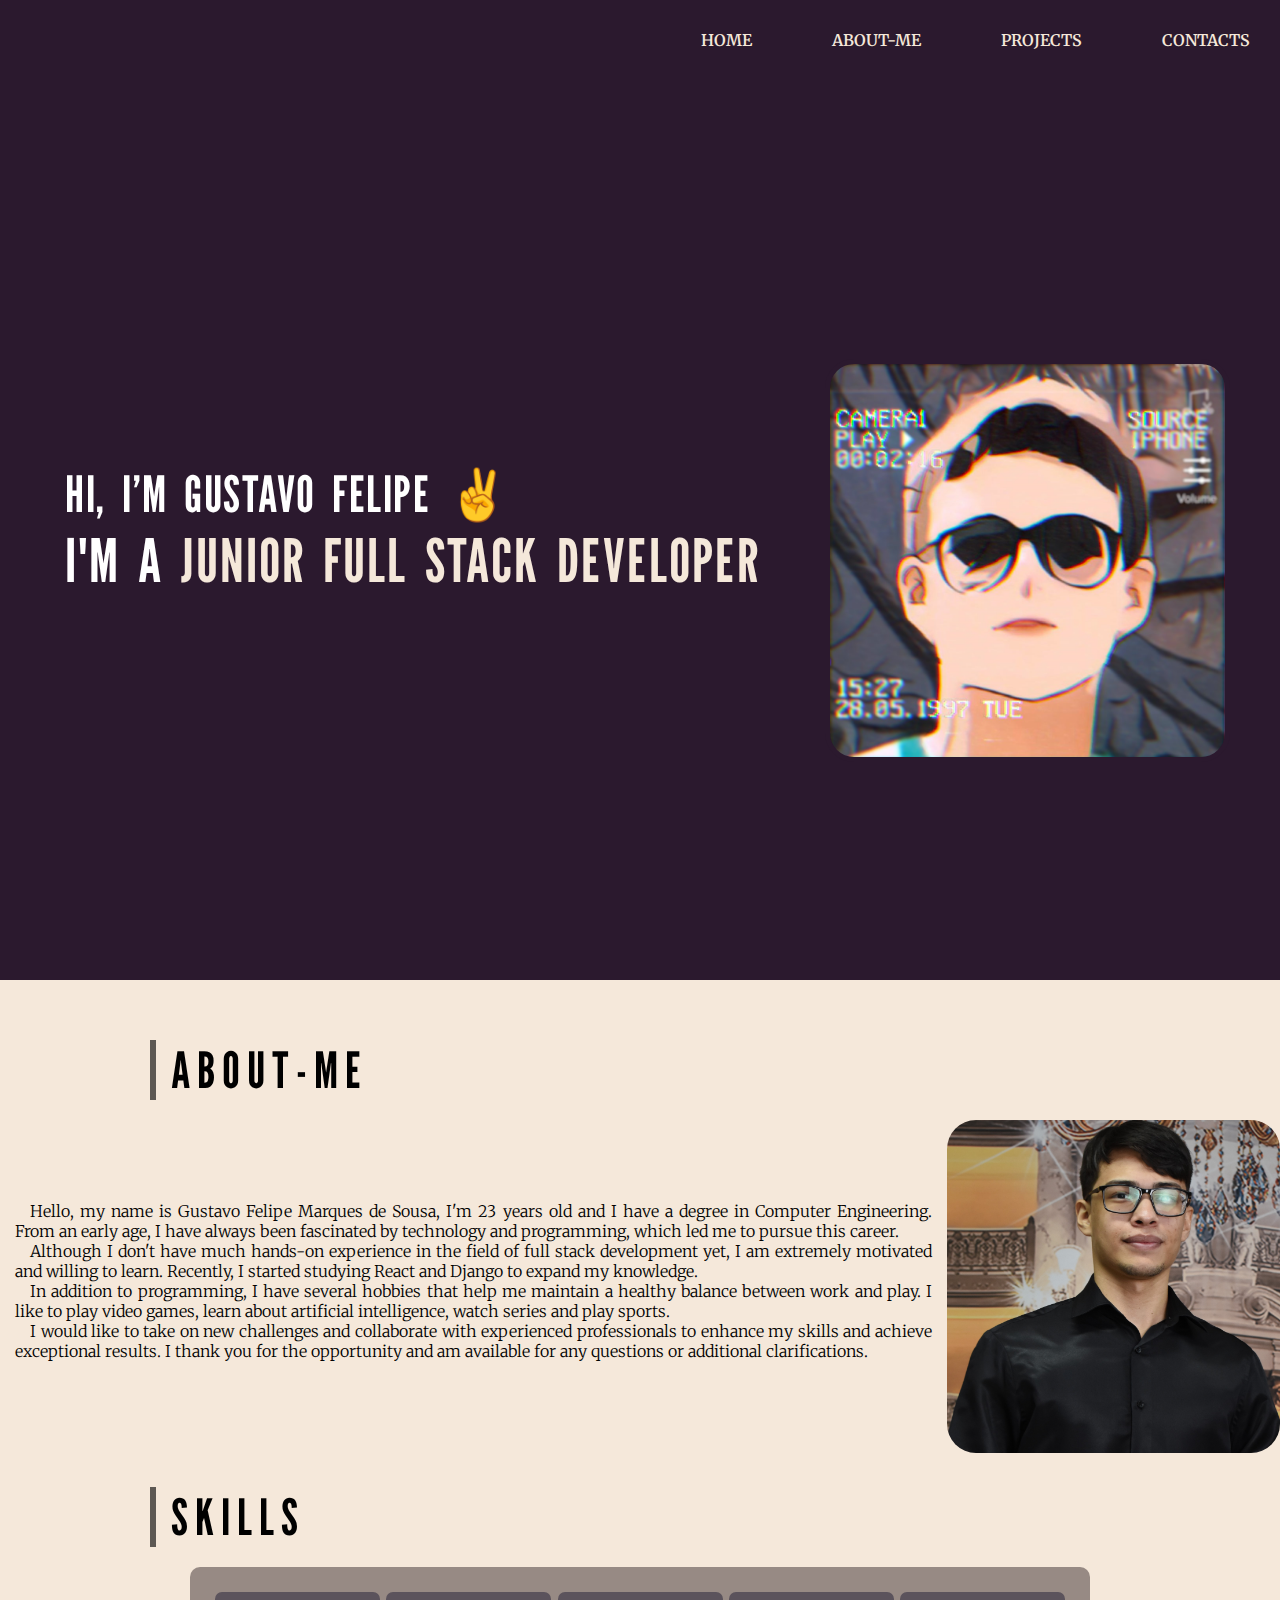
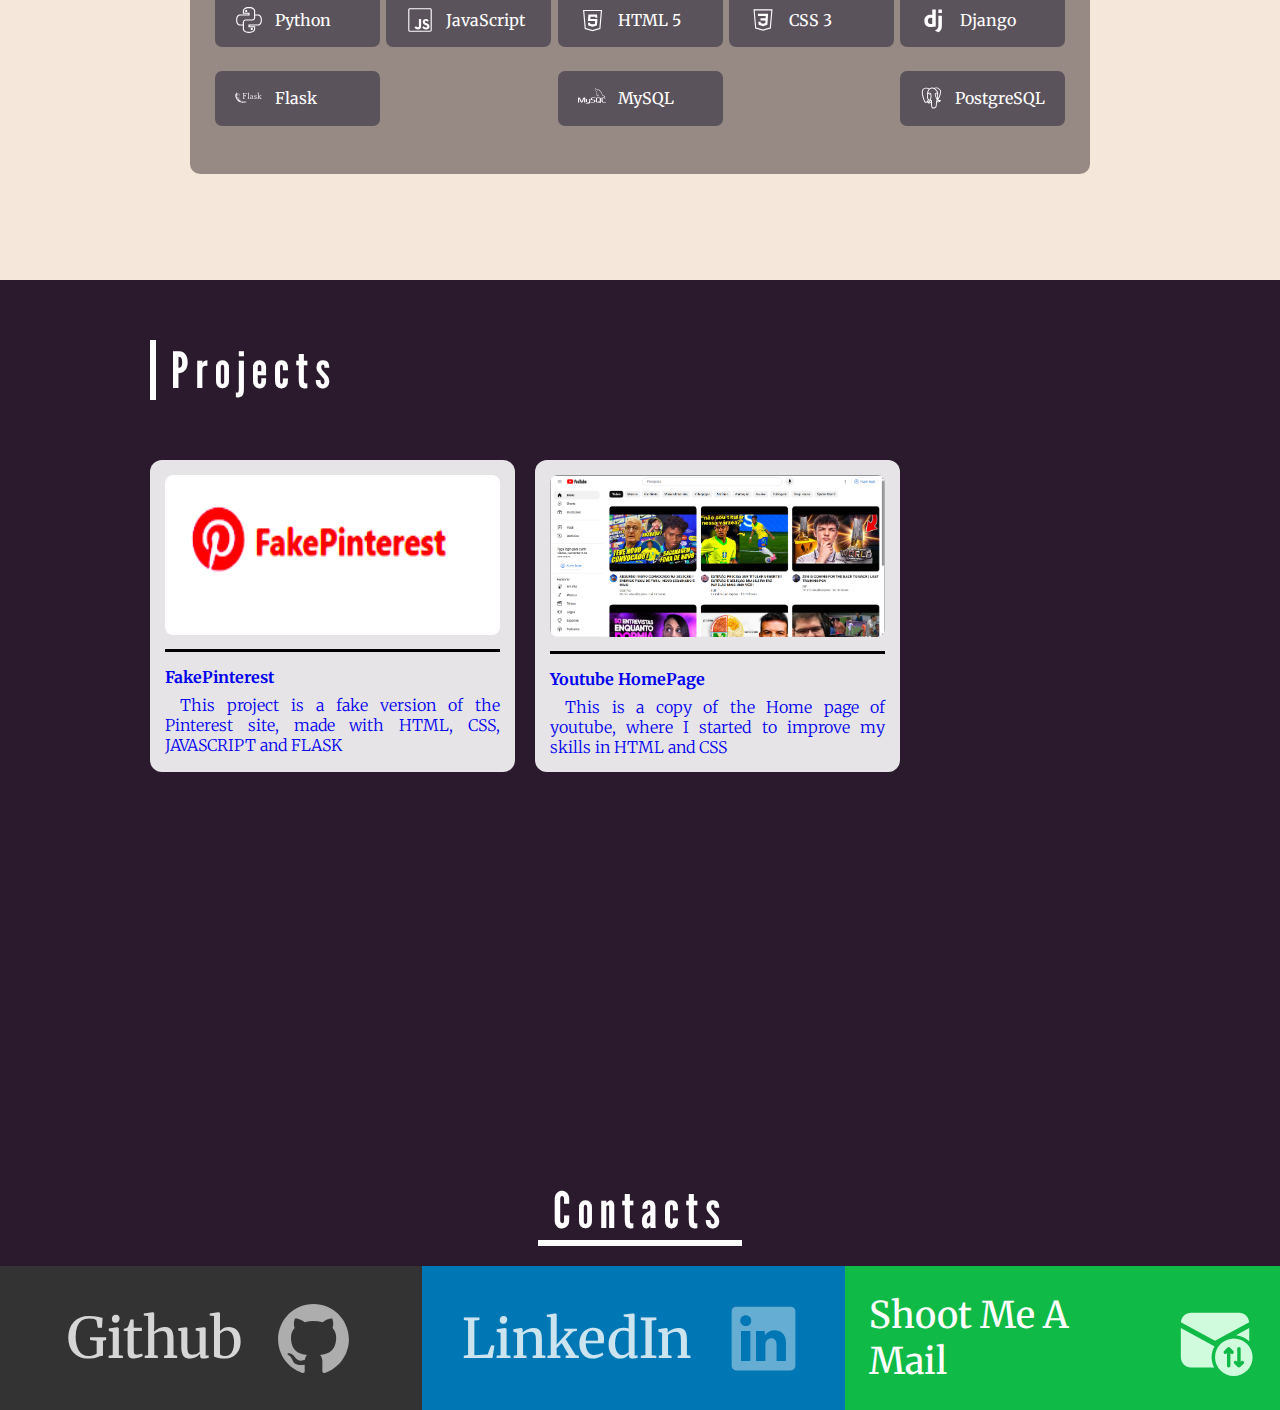
==== commit be2b1813: "Update index.html" ====
--- a/index.html
+++ b/index.html
@@ -114,24 +114,30 @@
                     <div class="content-project">
                         <div class="grid-project">
                             <div class="image-project">
-                                <a>
+                                <a href="https://github.com/GustavoFMS/ProjetoFakePinterest" target="_blank">
                                     <img src="img\FakePinterest.png" alt="FakePinterest">
                                 </a>
                             </div>
         
                             <div class="text-project">
-                                <p class="text-title-project">FakePinterest</p>
-                                <p class="text-about-project">This project is a fake version of the Pinterest site, made with HTML, CSS, JAVASCRIPT and FLASK</p>
+                                <a href="https://github.com/GustavoFMS/ProjetoFakePinterest" target="_blank">
+                                    <p class="text-title-project">FakePinterest</p>
+                                    <p class="text-about-project">This project is a fake version of the Pinterest site, made with HTML, CSS, JAVASCRIPT and FLASK</p>
+                                </a>
                             </div>
                         </div>
                         <div class="grid-project">
                             <div class="image-project">
-                                <img src="img\YoutubePage.png" alt="">
+                                <a href="https://github.com/GustavoFMS/Home_Page_Youtube" target="_blank">
+                                    <img src="img\YoutubePage.png" alt="youtube-image">
+                                </a>
                             </div>
         
                             <div class="text-project">
-                                <p class="text-title-project">Youtube HomePage</p>
-                                <p class="text-about-project">This is a copy of the Home page of youtube, where I started to improve my skills in HTML and CSS</p>
+                                <a href="https://github.com/GustavoFMS/Home_Page_Youtube" target="_blank">
+                                    <p class="text-title-project">Youtube HomePage</p>
+                                    <p class="text-about-project">This is a copy of the Home page of youtube, where I started to improve my skills in HTML and CSS</p>
+                                </a>
                             </div>
                         </div>
                     </div>
@@ -162,4 +168,4 @@
         </div>
     </main>
 </body>
-</html>+</html>
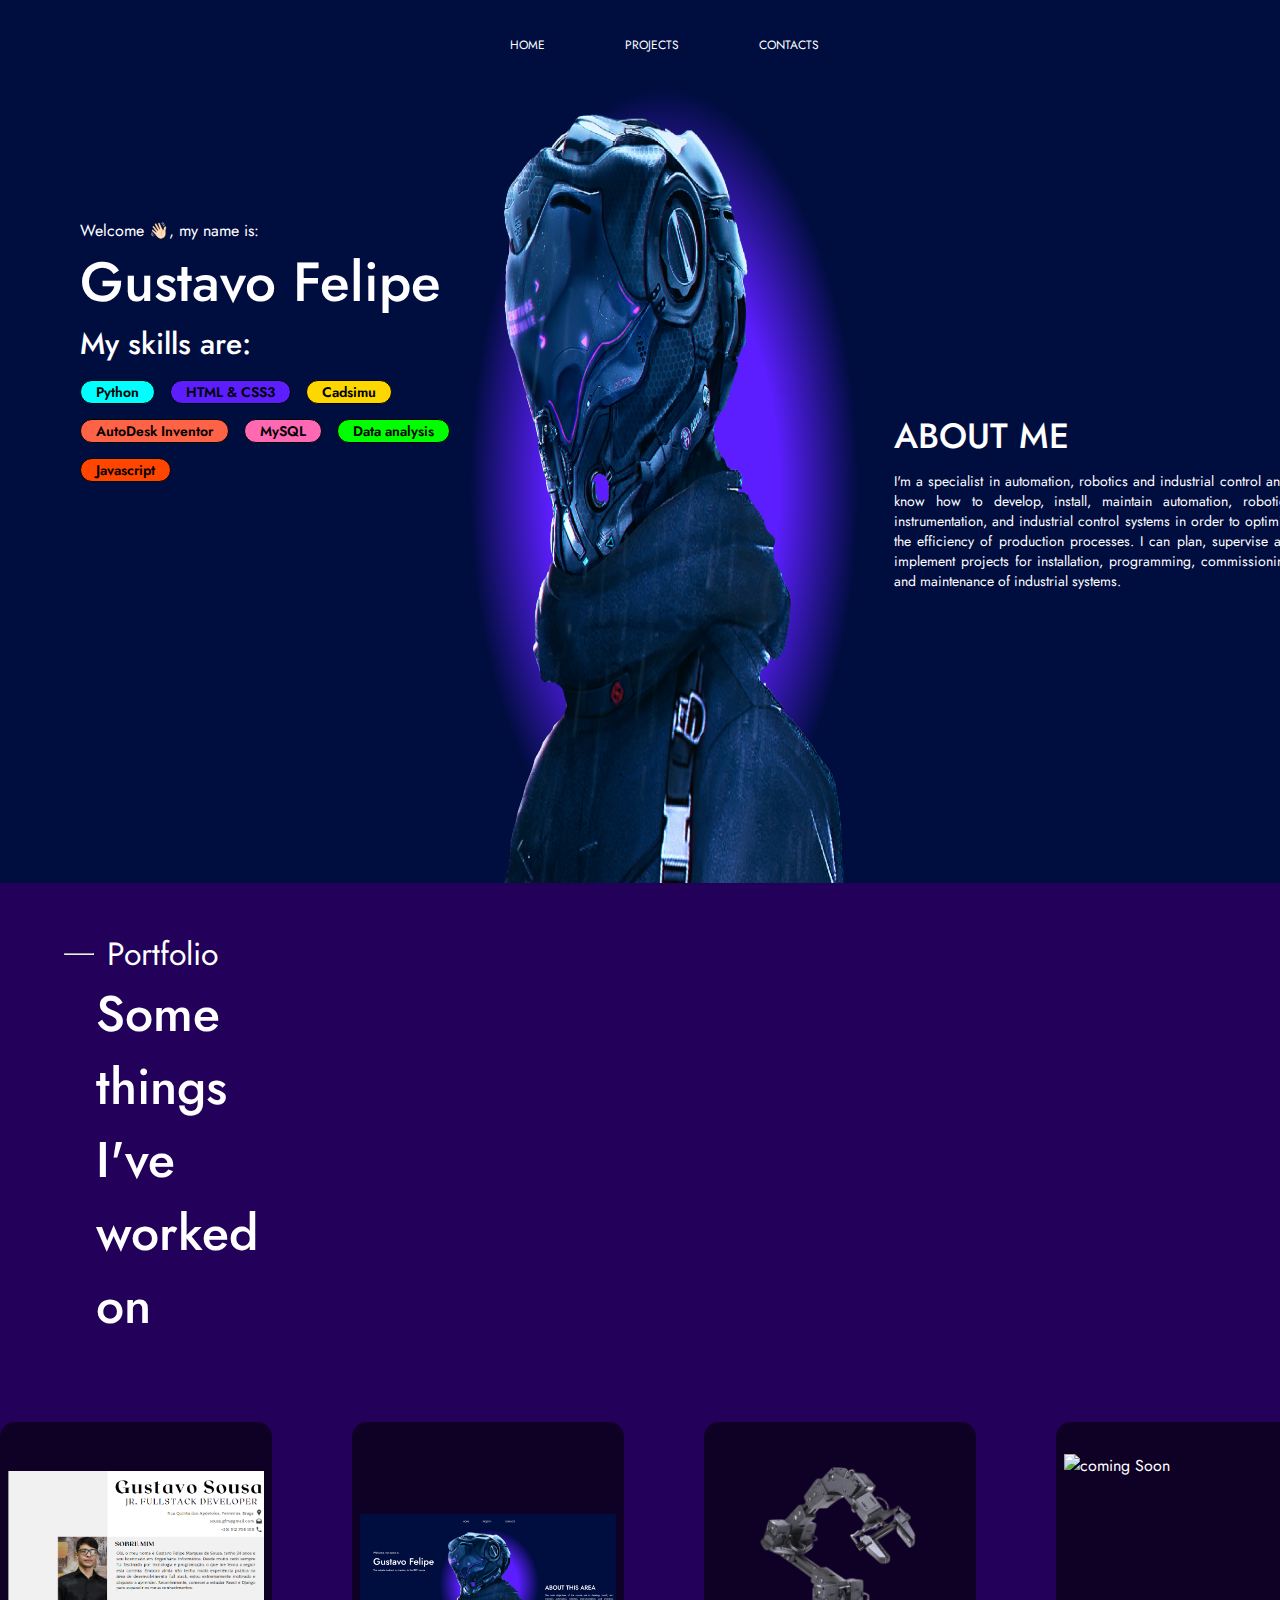
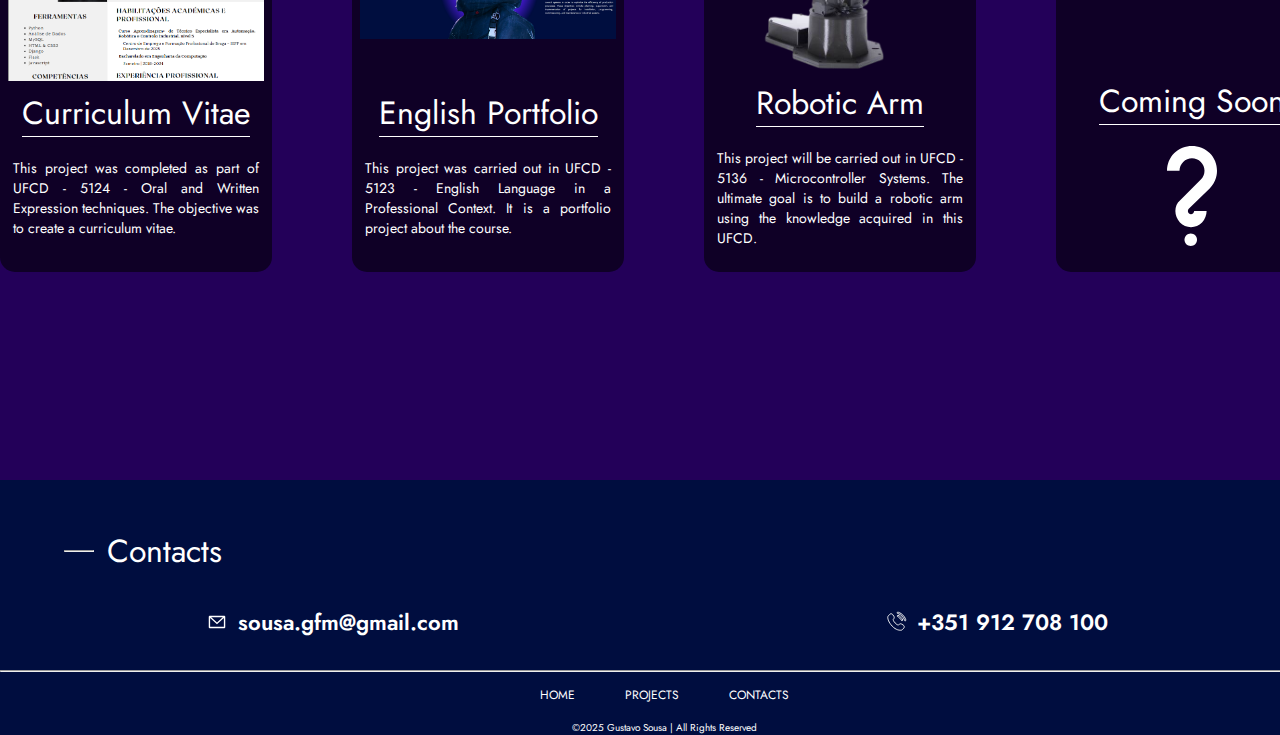
==== commit e672987a: "Add files via upload" ====
--- a/index.html
+++ b/index.html
@@ -1,171 +1,180 @@
 <!DOCTYPE html>
 <html lang="en">
 <head>
-    <!-- Meta tag's -->
     <meta charset="UTF-8">
     <meta name="viewport" content="width=device-width, initial-scale=1.0">
-    <!-- Css Link -->
     <link rel="stylesheet" href="style.css">
-    <!-- Font's links -->
     <link rel="preconnect" href="https://fonts.googleapis.com">
     <link rel="preconnect" href="https://fonts.gstatic.com" crossorigin>
-    <link href="https://fonts.googleapis.com/css2?family=League+Gothic&display=swap" rel="stylesheet">
-    <link rel="preconnect" href="https://fonts.googleapis.com">
-    <link rel="preconnect" href="https://fonts.gstatic.com" crossorigin>
-    <link href="https://fonts.googleapis.com/css2?family=Merriweather:ital,wght@0,300;0,400;0,700;0,900;1,300;1,400;1,700;1,900&display=swap" rel="stylesheet">
-    <!-- Tittle -->
-    <title>Portfolio - Gustavo Felipe</title>
+    <link href="https://fonts.googleapis.com/css2?family=Jost:ital,wght@0,100..900;1,100..900&family=Merriweather&display=swap" rel="stylesheet">
+    <title>Portfolio-ETRAIC</title>
 </head>
 <body>
-    <main class="main">
-        <nav class="navbar">
-            <a class="item-navbar" href="#home">HOME</a>
-            <a class="item-navbar" href="#aboutme">ABOUT-ME</a>
-            <a class="item-navbar" href="#projects">PROJECTS</a>
-            <a class="item-navbar" href="#contact">CONTACTS</a>
-        </nav> 
+    <header id="header">
+        <nav class="nav-bar">
+            <a class="nav-bar-items" href="#header">HOME</a>
+            <a class="nav-bar-items" href="#projects">PROJECTS</a>
+            <a class="nav-bar-items" href="#contacts">CONTACTS</a>
+        </nav>
+    </header>
+    <main>
+        <section id="home">
+            <div class="welcome">
+                <h1>Welcome 👋🏻, my name is:</h1>
+                <p id="p1home">Gustavo Felipe</p>
+                <p id="p2home">My skills are:</p>
+                <ul class="skills">
+                    <li class="skill1">Python</li>
+                    <li class="skill2">HTML & CSS3</li>
+                    <li class="skill3">Cadsimu</li>
+                    <li class="skill4">AutoDesk Inventor</li>
+                    <li class="skill5">MySQL</li>
+                    <li class="skill6">Data analysis</li>
+                    <li class="skill7">Javascript</li>
+                </ul>
+            </div>
 
-        <div class="main-container">
-            <section id="home">
-                <div class="home-page">
-                    <div class="text-home">
-                        <p class="first-line-home">HI, I’M GUSTAVO FELIPE &#9996</p>
-                        <p class="second-line-home">I'M A <span class="word-colored-home">JUNIOR FULL STACK DEVELOPER</span></p>
-                    </div>
-                    <div class="image-home">
-                        <img src="img\Picture.jpg" alt="avatar">
-                    </div>
+            <div class="image-robot">
+                <img src="sources\robot.png" alt="humanoid-image">
+            </div>
+
+            <div class="about-the-etraic">
+                <h1>ABOUT ME</h1>
+                <p>
+                    I'm a specialist in automation, robotics and industrial control and I know how to develop,
+                    install, maintain automation, 
+                    robotics, instrumentation, and industrial control systems in order to optimize
+                    the efficiency of production processes. 
+                    I can plan, supervise and implement projects 
+                    for installation, programming, commissioning, and maintenance of industrial 
+                    systems.
+                </p>
+            </div>
+        </section>
+        <section id="projects">
+            <div class="title-portfolio-project">
+                <hr>
+                <h1>Portfolio</h1>
+            </div>
+
+            <div class="about-projects">
+                <p>Some things I've worked on</p>
+            </div>
+
+            <div class="projects-cards">
+                <div class="project-card">
+                    <a href="https://www.canva.com/design/DAGXwgg7e28/AYuVhCZKA3IxKtHoWRpOgg/view?utm_content=DAGXwgg7e28&utm_campaign=designshare&utm_medium=link2&utm_source=uniquelinks&utlId=h0eec7e67ec">
+                        <img src="sources\Portuguese.png" alt="cv">
+                        <h1>Curriculum Vitae</h1>
+                        <p>
+                            This project was completed as part of UFCD - 5124 - Oral 
+                            and Written Expression techniques. 
+                            The objective was to create a curriculum vitae.
+                        </p>
+                    </a>
                 </div>
-            </section>
-            <section id="aboutme">
-                <div class="about-me">
-                    <p class="title-about-me">ABOUT-ME</p>
-                    <div class="content-about-me">
-                        <div class="text-about-me">
-                            <p class="about-me-first-paragraph">Hello, my name is Gustavo Felipe Marques de Sousa, I'm 23 years old and I have a degree in Computer Engineering. From an early age, I have always been fascinated by technology and programming, which led me to pursue this career.</p>
-                            <p class="about-me-second-paragraph">Although I don't have much hands-on experience in the field of full stack development yet, I am extremely motivated and willing to learn. Recently, I started studying React and Django to expand my knowledge.</p>
-                            <p class="about-me-second-paragraph">In addition to programming, I have several hobbies that help me maintain a healthy balance between work and play. I like to play video games, learn about artificial intelligence, watch series and play sports.</p>
-                            <p class="about-me-second-paragraph">I would like to take on new challenges and collaborate with experienced professionals to enhance my skills and achieve exceptional results. I thank you for the opportunity and am available for any questions or additional clarifications.</p>
-                        </div>
-                        <div class="image-about-me">
-                            <img src="img/DSC_0786.JPG" alt="my-picture">
-                        </div>
-                    </div>
-                    <p class="title-skills-about-me">SKILLS</p>
-                    <div class="content-skills">
-                        <div class="my-skills">
-                            <div class="box-skill">
-                                <svg xmlns="http://www.w3.org/2000/svg" x="0px" y="0px" width="100" height="100" viewBox="0 0 50 50">
-                                    <path
-                                        d="M 25 2 C 20.941406 2 18.1875 2.96875 16.4375 4.375 C 14.6875 5.78125 14 7.589844 14 9.09375 L 14 14 L 24 14 L 24 15 L 9.09375 15 C 7.265625 15 5.410156 15.792969 4.09375 17.46875 C 2.777344 19.144531 2 21.644531 2 25 C 2 28.355469 2.777344 30.855469 4.09375 32.53125 C 5.410156 34.207031 7.265625 35 9.09375 35 L 14 35 L 14 40.90625 C 14 42.410156 14.6875 44.21875 16.4375 45.625 C 18.1875 47.03125 20.941406 48 25 48 C 29.058594 48 31.8125 47.03125 33.5625 45.625 C 35.3125 44.21875 36 42.410156 36 40.90625 L 36 36 L 26 36 L 26 35 L 40.90625 35 C 42.734375 35 44.589844 34.207031 45.90625 32.53125 C 47.222656 30.855469 48 28.355469 48 25 C 48 21.644531 47.222656 19.144531 45.90625 17.46875 C 44.589844 15.792969 42.734375 15 40.90625 15 L 36 15 L 36 9.09375 C 36 7.550781 35.316406 5.738281 33.5625 4.34375 C 31.808594 2.949219 29.054688 2 25 2 Z M 25 4 C 28.746094 4 31.015625 4.875 32.3125 5.90625 C 33.609375 6.9375 34 8.136719 34 9.09375 L 34 21 C 34 22.65625 32.65625 24 31 24 L 19 24 C 16.941406 24 15.167969 25.269531 14.40625 27.0625 C 14.277344 27.359375 14.160156 27.675781 14.09375 28 C 14.027344 28.324219 14 28.65625 14 29 L 14 33 L 9.09375 33 C 7.824219 33 6.648438 32.503906 5.6875 31.28125 C 4.726563 30.058594 4 28.042969 4 25 C 4 21.957031 4.726563 19.941406 5.6875 18.71875 C 6.648438 17.496094 7.824219 17 9.09375 17 L 26 17 L 26 12 L 16 12 L 16 9.09375 C 16 8.199219 16.386719 6.980469 17.6875 5.9375 C 18.988281 4.894531 21.257813 4 25 4 Z M 20 7 C 18.898438 7 18 7.898438 18 9 C 18 10.101563 18.898438 11 20 11 C 21.101563 11 22 10.101563 22 9 C 22 7.898438 21.101563 7 20 7 Z M 36 17 L 40.90625 17 C 42.175781 17 43.351563 17.496094 44.3125 18.71875 C 45.273438 19.941406 46 21.957031 46 25 C 46 28.042969 45.273438 30.058594 44.3125 31.28125 C 43.351563 32.503906 42.175781 33 40.90625 33 L 24 33 L 24 38 L 34 38 L 34 40.90625 C 34 41.800781 33.613281 43.019531 32.3125 44.0625 C 31.011719 45.105469 28.742188 46 25 46 C 21.257813 46 18.988281 45.105469 17.6875 44.0625 C 16.386719 43.019531 16 41.800781 16 40.90625 L 16 29 C 16 28.792969 16.023438 28.601563 16.0625 28.40625 C 16.34375 27.039063 17.550781 26 19 26 L 31 26 C 33.746094 26 36 23.746094 36 21 Z M 30 39 C 28.898438 39 28 39.898438 28 41 C 28 42.101563 28.898438 43 30 43 C 31.101563 43 32 42.101563 32 41 C 32 39.898438 31.101563 39 30 39 Z">
-                                    </path>
-                                </svg>
-                                <p>Python</p>
-                            </div>
-                            <div class="box-skill">
-                                <svg xmlns="http://www.w3.org/2000/svg" x="0px" y="0px" width="100" height="100" viewBox="0 0 50 50">
-                                    <path d="M 6.667969 4 C 5.207031 4 4 5.207031 4 6.667969 L 4 43.332031 C 4 44.792969 5.207031 46 6.667969 46 L 43.332031 46 C 44.792969 46 46 44.796875 46 43.332031 L 46 6.667969 C 46 5.207031 44.796875 4 43.332031 4 Z M 6.667969 6 L 43.332031 6 C 43.703125 6 44 6.296875 44 6.667969 L 44 43.332031 C 44 43.703125 43.703125 44 43.332031 44 L 6.667969 44 C 6.296875 44 6 43.703125 6 43.332031 L 6 6.667969 C 6 6.296875 6.296875 6 6.667969 6 Z M 23 23 L 23 35.574219 C 23 37.503906 22.269531 38 21 38 C 19.671875 38 18.75 37.171875 18.140625 36.097656 L 15 38 C 15.910156 39.925781 18.140625 42 21.234375 42 C 24.65625 42 27 40.179688 27 36.183594 L 27 23 Z M 35.453125 23 C 32.046875 23 29.863281 25.179688 29.863281 28.042969 C 29.863281 31.148438 31.695313 32.617188 34.449219 33.789063 L 35.402344 34.199219 C 37.140625 34.960938 38 35.425781 38 36.734375 C 38 37.824219 37.171875 38.613281 35.589844 38.613281 C 33.707031 38.613281 32.816406 37.335938 32 36 L 29 38 C 30.121094 40.214844 32.132813 42 35.675781 42 C 39.300781 42 42 40.117188 42 36.683594 C 42 33.496094 40.171875 32.078125 36.925781 30.6875 L 35.972656 30.28125 C 34.335938 29.570313 33.625 29.109375 33.625 27.964844 C 33.625 27.039063 34.335938 26.328125 35.453125 26.328125 C 36.550781 26.328125 37.253906 26.792969 37.90625 27.964844 L 40.878906 26.058594 C 39.625 23.84375 37.878906 23 35.453125 23 Z"></path>
-                                </svg>
-                                <p>JavaScript</p>
-                            </div>
-                            <div class="box-skill">
-                                <svg xmlns="http://www.w3.org/2000/svg" x="0px" y="0px" width="100" height="100" viewBox="0 0 50 50">
-                                    <path d="M 9 7 L 12 41 L 26 45 L 40 41 C 41 29.667 42 18.333 43 7 L 9 7 z M 11.183594 9 L 40.816406 9 L 38.128906 39.455078 L 26 42.919922 L 13.871094 39.455078 L 11.183594 9 z M 18.550781 15 L 17.589844 27 L 30.580078 27 L 30.169922 32 L 26 32.619141 L 21.880859 32 L 21.699219 30 L 17.839844 30 L 18.230469 35 L 25.990234 37 L 33.759766 35 L 34.75 23 L 22.089844 23 L 22.410156 19 L 30.769531 19 L 31 21 L 34.699219 21 L 34 15 L 18.550781 15 z"></path>
-                                    </svg>
-                                <p>HTML 5</p>
-                            </div>
-                            <div class="box-skill">
-                                <svg xmlns="http://www.w3.org/2000/svg" x="0px" y="0px" width="100" height="100" viewBox="0 0 50 50">
-                                    <path fill-rule="evenodd" d="M 39 40 L 25 44 L 11 40 L 8 6 L 42 6 C 41 17.332031 40 28.667969 39 40 Z M 39.816406 8 L 10.183594 8 L 12.871094 38.453125 L 25 41.921875 L 37.128906 38.453125 Z M 16.800781 28 L 20.800781 28 L 20.898438 30.5 L 25 31.898438 L 29.101563 30.5 L 29.398438 26 L 20.601563 26 L 20.398438 22 L 29.601563 22 L 29.898438 18 L 16.101563 18 L 15.800781 14 L 34.101563 14 L 33.601563 22 L 32.898438 33.5 L 25 36.101563 L 17.101563 33.5 Z"></path>
-                                    </svg>
-                                <p>CSS 3</p>
-                            </div>
-                            <div class="box-skill">
-                                <svg xmlns="http://www.w3.org/2000/svg" x="0px" y="0px" width="100" height="100" viewBox="0 0 32 32">
-                                    <path d="M21 4H25V8H21zM25 22.754c0 1.35-.317 5.799-4.242 7.149L17 28c2.806-1.224 4-3.2 4-5.246C21 19.926 21 11 21 11l4 .002C25 11.002 25 19.715 25 22.754zM14 4v6.302c-.469-.191-1.48-.228-1.978-.228C8.273 10.074 5 12.011 5 17c0 5.969 4.504 6.997 7.65 6.997 1.242 0 4-.122 5.35-.513V4H14zM12.609 20.666C10.84 20.666 9 19.863 9 17s1.84-3.469 3.609-3.469c.432 0 .918.081 1.391.189v6.757C13.528 20.584 13.042 20.666 12.609 20.666z"></path>
-                                    </svg>
-                                <p>Django</p>
-                            </div>
-                            <div class="box-skill">
-                                <svg xmlns="http://www.w3.org/2000/svg" x="0px" y="0px" width="100" height="100" viewBox="0 0 50 50">
-                                    <path d="M 2.609375 14.628906 C 2.194125 14.663781 1.8316094 14.997641 2.3496094 15.556641 C 3.3446094 16.118641 1.3683125 16.532203 1.9453125 16.908203 C 2.1293125 17.304203 1.9305781 17.745406 1.3925781 17.816406 C 0.60457812 17.884406 0.67926562 18.960484 1.4472656 18.396484 C 2.3042656 18.124484 1.5954062 18.504031 1.1914062 18.582031 C 0.28440625 18.846031 -0.33364063 19.752078 0.19335938 20.580078 C 0.69735938 21.720078 0.83165625 22.991734 1.2226562 24.177734 C 1.8696563 26.001734 2.8149688 27.737328 4.0429688 29.236328 C 4.6259687 30.086328 5.4782969 30.690313 6.2792969 31.320312 C 7.0672969 31.831312 7.9447969 32.342516 8.8417969 32.603516 C 10.434797 33.186516 12.144359 33.241047 13.818359 33.373047 C 14.838359 33.371047 15.862141 33.299141 16.869141 33.119141 C 17.775141 33.217141 18.427094 32.442563 19.246094 32.851562 C 19.742094 32.411563 20.464938 32.603203 20.960938 32.283203 C 21.327938 31.035203 19.700547 32.035781 19.185547 31.425781 C 18.625547 32.083781 18.155562 31.353594 17.476562 31.558594 C 16.320563 31.616594 17.564156 31.040719 17.535156 30.511719 C 16.922156 30.041719 16.229891 31.157031 15.837891 31.457031 C 14.869891 31.282031 13.911437 31.006891 13.023438 30.587891 C 12.011437 30.060891 11.018156 29.433922 10.285156 28.544922 C 9.5181563 27.636922 8.6703125 26.718734 8.3203125 25.552734 C 7.5803125 23.627734 7.6284531 21.543484 7.4394531 19.521484 C 7.5094531 18.152484 8.9550781 19.668828 9.5800781 19.173828 C 9.3660781 18.463828 8.2257031 18.239078 7.5957031 17.955078 C 6.9877031 17.913078 6.7661406 17.368219 6.1191406 17.324219 C 6.1501406 16.564219 4.9303281 16.982406 4.4863281 16.441406 C 4.9233281 15.313406 3.0385469 16.468187 3.1855469 15.492188 C 3.4925469 14.857687 3.024625 14.594031 2.609375 14.628906 z M 2.6152344 14.724609 C 2.7137969 14.700016 2.8271562 14.719797 2.9414062 14.810547 C 3.4834062 15.540547 1.9445156 14.726828 2.4785156 15.423828 C 2.1537656 15.271578 2.3195469 14.798391 2.6152344 14.724609 z M 41.914062 15.085938 C 41.847063 15.085938 41.671672 15.177281 41.388672 15.363281 C 41.038672 15.589281 40.669203 15.767484 40.283203 15.896484 C 40.041203 15.979484 39.921875 16.095141 39.921875 16.244141 C 39.921875 16.347141 40.005781 16.427375 40.175781 16.484375 C 40.536781 16.603375 40.773719 16.767516 40.886719 16.978516 C 40.969719 17.143516 41.011719 17.436375 41.011719 17.859375 L 41.011719 24.615234 C 41.011719 25.207234 40.868938 25.539328 40.585938 25.611328 C 40.270937 25.693328 40.113281 25.814609 40.113281 25.974609 C 40.113281 26.041609 40.118906 26.094859 40.128906 26.130859 C 40.153906 26.233859 40.321859 26.272094 40.630859 26.246094 C 41.857859 26.148094 42.729141 26.123922 43.244141 26.169922 C 43.409141 26.185922 43.509828 26.178391 43.548828 26.150391 C 43.587828 26.122391 43.607422 26.048687 43.607422 25.929688 C 43.607422 25.779687 43.486141 25.689203 43.244141 25.658203 C 42.852141 25.617203 42.602141 25.560281 42.494141 25.488281 C 42.340141 25.385281 42.256094 25.169844 42.246094 24.839844 C 42.236094 24.509844 42.232422 24.257031 42.232422 24.082031 C 42.232422 23.835031 42.353703 23.643766 42.595703 23.509766 C 42.811703 23.354766 42.962781 23.277344 43.050781 23.277344 C 43.122781 23.277344 43.182516 23.320344 43.228516 23.402344 C 43.795516 24.361344 44.486781 25.278297 45.300781 26.154297 C 45.423781 26.283297 45.630922 26.318719 45.919922 26.261719 C 46.502922 26.215719 46.972984 26.190547 47.333984 26.185547 C 47.575984 26.175547 47.697266 26.078437 47.697266 25.898438 C 47.697266 25.754437 47.668328 25.665812 47.611328 25.632812 C 47.554328 25.599812 47.408875 25.582031 47.171875 25.582031 C 46.852875 25.582031 46.508578 25.425328 46.142578 25.111328 C 45.570578 24.612328 44.962359 23.871578 44.318359 22.892578 C 44.143359 22.619578 44.056641 22.447 44.056641 22.375 C 44.056641 22.329 44.076188 22.290766 44.117188 22.259766 C 44.673188 21.703766 45.1975 21.313797 45.6875 21.091797 C 46.0385 20.926797 46.411594 20.835313 46.808594 20.820312 C 47.061594 20.805312 47.1875 20.710156 47.1875 20.535156 C 47.1875 20.349156 47.107266 20.253047 46.947266 20.248047 C 46.458266 20.248047 45.965703 20.245234 45.470703 20.240234 C 44.759703 20.235234 44.218656 20.20825 43.847656 20.15625 C 43.682656 20.13025 43.591172 20.208672 43.576172 20.388672 C 43.566172 20.568672 43.652031 20.668453 43.832031 20.689453 C 44.249031 20.746453 44.457031 20.843422 44.457031 20.982422 C 44.457031 21.059422 44.395484 21.163969 44.271484 21.292969 C 43.647484 21.833969 43.123312 22.270469 42.695312 22.605469 C 42.535313 22.739469 42.416844 22.806641 42.339844 22.806641 C 42.267844 22.806641 42.230469 22.739469 42.230469 22.605469 L 42.216797 17.767578 C 42.216797 17.133578 42.219609 16.627953 42.224609 16.251953 C 42.229609 15.705953 42.232422 15.450328 42.232422 15.486328 C 42.232422 15.218328 42.125062 15.085938 41.914062 15.085938 z M 24.267578 15.140625 C 24.185578 15.140625 23.988688 15.231969 23.679688 15.417969 C 23.303688 15.654969 22.939844 15.830359 22.589844 15.943359 C 22.357844 16.020359 22.242188 16.137969 22.242188 16.292969 C 22.242187 16.395969 22.322422 16.47425 22.482422 16.53125 C 22.786422 16.63925 22.998141 16.792281 23.119141 16.988281 C 23.240141 17.184281 23.302734 17.491203 23.302734 17.908203 L 23.302734 24.902344 C 23.302734 25.324344 23.161859 25.579062 22.880859 25.664062 C 22.599859 25.749063 22.460938 25.852563 22.460938 25.976562 C 22.460938 26.115562 22.484203 26.201422 22.533203 26.232422 C 22.582203 26.262422 22.712828 26.267094 22.923828 26.246094 C 23.975828 26.158094 24.855406 26.149797 25.566406 26.216797 C 25.798406 26.241797 25.914062 26.151312 25.914062 25.945312 C 25.914062 25.796312 25.799406 25.708594 25.566406 25.683594 C 25.190406 25.637594 24.924531 25.542391 24.769531 25.400391 C 24.614531 25.258391 24.537109 25.030797 24.537109 24.716797 L 24.507812 17.814453 C 24.501812 17.320453 24.506484 16.816641 24.521484 16.306641 C 24.542484 15.770641 24.552734 15.512203 24.552734 15.533203 C 24.552734 15.270203 24.458578 15.140625 24.267578 15.140625 z M 13.988281 15.953125 C 13.931281 15.963125 13.891234 16.017234 13.865234 16.115234 C 13.814234 16.275234 13.891656 16.401141 14.097656 16.494141 C 14.426656 16.644141 14.652437 16.811141 14.773438 16.994141 C 14.894438 17.177141 14.955078 17.439297 14.955078 17.779297 L 14.955078 24.396484 C 14.955078 25.226484 14.702266 25.669563 14.197266 25.726562 C 13.976266 25.747563 13.865234 25.823031 13.865234 25.957031 C 13.865234 26.169031 13.975266 26.259516 14.197266 26.228516 C 14.990266 26.120516 15.99775 26.116844 17.21875 26.214844 C 17.64075 26.250844 17.867438 26.183672 17.898438 26.013672 C 17.929437 25.818672 17.818406 25.707641 17.566406 25.681641 C 17.072406 25.619641 16.750563 25.549656 16.601562 25.472656 C 16.410562 25.379656 16.314453 25.203312 16.314453 24.945312 L 16.314453 21.46875 C 16.314453 21.40275 16.360125 21.367188 16.453125 21.367188 C 17.272125 21.367187 17.865516 21.389594 18.228516 21.433594 C 18.591516 21.477594 18.840609 21.822797 18.974609 22.466797 C 19.011609 22.636797 19.100141 22.712266 19.244141 22.697266 C 19.419141 22.687266 19.505 22.616422 19.5 22.482422 C 19.448 21.359422 19.494672 20.447094 19.638672 19.746094 C 19.664672 19.622094 19.589063 19.541859 19.414062 19.505859 C 19.208063 19.459859 19.088734 19.540094 19.052734 19.746094 C 18.995734 20.123094 18.937906 20.355313 18.878906 20.445312 C 18.819906 20.535312 18.703203 20.590328 18.533203 20.611328 C 17.662203 20.668328 16.998062 20.700078 16.539062 20.705078 C 16.390062 20.710078 16.316406 20.654156 16.316406 20.535156 L 16.316406 17.033203 C 16.316406 16.914203 16.340578 16.836781 16.392578 16.800781 C 16.475578 16.743781 16.651922 16.716797 16.919922 16.716797 C 18.089922 16.716797 18.819281 16.739156 19.113281 16.785156 C 19.386281 16.821156 19.606484 16.928516 19.771484 17.103516 C 19.911484 17.252516 20.057891 17.514625 20.212891 17.890625 C 20.268891 18.029625 20.369672 18.099609 20.513672 18.099609 C 20.657672 18.099609 20.728516 18.019375 20.728516 17.859375 C 20.748516 17.045375 20.802625 16.466094 20.890625 16.121094 C 20.895625 16.100094 20.898391 16.080687 20.900391 16.054688 C 20.900391 15.977687 20.727812 15.94775 20.382812 15.96875 C 19.346812 16.03075 18.117313 16.0625 16.695312 16.0625 C 15.489312 16.0625 14.723437 16.036375 14.398438 15.984375 C 14.176438 15.948375 14.040281 15.938125 13.988281 15.953125 z M 3.7910156 16.136719 C 3.9290156 16.165969 3.9766563 16.248328 3.5976562 16.298828 L 3.4453125 16.291016 C 3.4253125 16.131516 3.6530156 16.107469 3.7910156 16.136719 z M 3.6386719 16.669922 C 3.9126719 16.789922 4.4744063 16.845484 4.5664062 17.146484 C 4.0054062 16.854484 4.6780313 17.498328 4.2070312 17.486328 C 3.9530312 17.489328 3.4826719 16.943922 3.6386719 16.669922 z M 3.4980469 17.123047 C 4.1330469 17.606047 3.1441875 17.122781 2.7421875 17.425781 C 2.1091875 17.489781 3.4360469 17.069047 3.4980469 17.123047 z M 5.1757812 17.412109 C 5.2568125 17.434484 5.2567969 17.511125 5.1230469 17.671875 C 5.6150469 18.259875 5.2334375 18.061531 4.8984375 17.644531 C 5.1924375 17.847531 4.9656719 18.724094 4.5136719 18.121094 C 4.1936719 17.525094 3.9910781 17.927937 4.3300781 18.335938 C 3.9970781 17.708938 3.033125 17.976797 2.328125 18.216797 C 1.873125 18.166797 3.5105 17.828047 3.6875 17.748047 C 3.96125 17.753297 4.9326875 17.344984 5.1757812 17.412109 z M 7.1484375 18.076172 C 7.3495469 18.073578 7.5478906 18.081156 7.7441406 18.097656 C 8.0591406 18.464656 7.5056875 19.085953 6.9296875 19.126953 C 6.2296875 19.388953 5.5171875 19.453063 4.8671875 19.539062 C 4.0331875 19.434063 3.4343125 20.184297 2.5703125 20.279297 C 2.8003125 19.853297 2.3813594 20.132328 1.9433594 20.111328 C 2.1663594 20.971328 0.40035938 19.882781 1.4433594 19.675781 C 0.66135938 19.397781 0.65042188 20.2195 0.73242188 20.6875 L 0.6796875 20.6875 C -0.0363125 19.7655 0.76001562 19.389484 1.6660156 19.271484 C 1.4940156 19.696484 1.9134062 19.833156 2.3164062 19.910156 C 2.9694063 19.730156 1.8868594 19.614359 2.3808594 19.443359 C 2.6518594 19.393359 1.5168906 19.171922 2.4628906 19.044922 C 3.4328906 18.881922 4.3055781 18.500781 5.2675781 18.300781 C 5.9185781 18.171781 6.5451094 18.083953 7.1484375 18.076172 z M 6.9335938 18.294922 C 6.8479687 18.268297 6.648875 18.321844 6.546875 18.589844 C 6.620875 18.758844 6.6575781 18.540422 6.6425781 18.482422 C 6.9920781 18.428922 7.0192188 18.321547 6.9335938 18.294922 z M 4.9160156 18.654297 C 4.6361406 18.641422 4.177625 18.701984 4.015625 18.896484 C 4.221625 18.990484 4.4481406 18.636375 4.7441406 18.859375 C 5.2966406 18.754375 5.1958906 18.667172 4.9160156 18.654297 z M 8.9121094 18.705078 C 9.052002 18.682236 9.4851562 18.843984 9.3320312 19.115234 C 9.2270312 19.145234 9.2449687 18.986937 9.1679688 18.960938 C 8.8507188 18.799312 8.8281738 18.718783 8.9121094 18.705078 z M 3.4863281 19.080078 C 3.4131875 19.08 3.3546563 19.113125 3.3476562 19.203125 L 3.4882812 19.332031 C 4.0500312 19.377781 3.70575 19.080313 3.4863281 19.080078 z M 3.171875 19.337891 C 3.0675937 19.322656 2.9709687 19.380422 2.9179688 19.576172 C 3.0159688 19.552172 3.171625 19.608688 3.265625 19.679688 C 3.858125 20.084688 3.4847187 19.383594 3.171875 19.337891 z M 6.9824219 19.433594 C 7.5024453 19.33182 7.3507187 20.677922 7.1835938 21.091797 C 7.4985937 20.876797 7.4379375 22.090969 7.3359375 22.542969 C 7.5079375 22.311969 7.5787188 22.91675 7.3867188 23.34375 C 7.4027188 23.27375 7.8028125 23.21275 7.5078125 23.71875 C 7.2828125 23.22275 7.1850781 24.727734 7.3300781 24.052734 C 7.7270781 23.414734 7.6231406 24.018781 7.7441406 24.300781 C 7.8221406 24.885781 8.0831094 25.425359 8.1621094 25.943359 C 8.5291094 26.313359 8.0058125 26.0625 8.0078125 26.5625 C 8.1268125 26.4175 8.612375 26.766156 8.609375 27.285156 C 8.649375 26.462156 8.6966563 27.092641 9.0976562 27.306641 C 9.4326562 27.846641 9.6835938 28.351875 10.183594 28.796875 C 10.573594 29.247875 10.159125 28.931031 10.328125 29.207031 C 10.742125 29.941031 11.70125 30.366594 12.53125 30.558594 C 12.89525 31.032594 13.441641 31.504062 14.181641 31.289062 C 13.555641 31.675063 15.944719 31.780047 15.136719 31.998047 C 14.716719 32.226047 14.318203 31.851094 13.908203 31.871094 C 13.338203 31.675094 12.437172 31.074422 11.826172 31.482422 C 10.981172 32.011422 12.259219 30.892578 11.574219 31.392578 C 10.880219 32.225578 11.102781 30.874297 10.425781 31.279297 C 10.386781 31.150297 9.824 31.114719 10.25 30.886719 C 9.868 30.862719 10.106141 30.838203 10.244141 30.533203 C 10.080141 30.499203 9.1685469 30.531422 8.8105469 30.232422 C 8.3885469 29.683422 8.8842188 29.906328 9.3242188 29.986328 C 8.6182188 30.110328 9.5670625 30.516016 10.039062 30.291016 C 9.8270625 30.201016 9.5844375 29.742797 9.0234375 29.341797 C 8.2394375 28.869797 7.59425 28.644578 6.78125 28.267578 C 5.90125 27.745578 6.9782031 28.082422 7.2832031 28.357422 C 8.1612031 28.744422 7.8156406 27.814266 7.3066406 27.572266 C 6.7486406 27.595266 6.6052031 26.954234 6.1582031 26.990234 C 6.8642031 27.103234 7.3543594 26.807656 6.5683594 26.097656 C 5.8213594 25.225656 6.8803125 26.755594 6.4453125 26.558594 C 6.2473125 26.297594 6.3956719 25.922109 5.7636719 25.787109 C 5.7566719 26.028109 5.6770625 26.401531 5.5390625 25.894531 C 5.3630625 25.924531 5.1615781 26.117703 5.0175781 25.595703 C 5.1535781 25.002703 4.4303594 24.867281 4.3183594 24.488281 C 4.9433594 24.887281 5.2262031 24.572719 4.7832031 24.136719 C 4.4782031 23.603719 4.435625 24.021703 4.265625 24.095703 C 3.652625 24.721703 4.2095 23.015812 3.9375 23.507812 C 3.6635 23.499813 3.8211719 23.809359 3.8261719 24.193359 C 2.9301719 23.971359 4.0437344 24.664875 4.3027344 25.046875 C 3.8937344 24.618875 3.9630938 25.367719 3.6210938 25.011719 C 3.5050937 24.696719 3.4889219 24.199328 2.9199219 24.111328 C 3.5669219 23.887328 2.5350938 23.432203 2.6210938 23.408203 C 2.9910937 23.071203 3.038375 22.608031 3.484375 23.332031 C 2.919375 23.286031 3.4684219 24.264656 3.6074219 23.972656 C 3.5854219 23.471656 3.838375 22.945844 2.984375 22.714844 C 2.733375 23.052844 2.3007344 22.052672 2.8027344 22.263672 C 2.7367344 21.599672 3.5813437 21.991125 3.5273438 21.703125 C 3.9633438 21.512125 2.9995312 20.895437 3.5195312 20.648438 C 3.9175312 20.890438 4.9498594 20.267641 4.2558594 20.181641 C 4.6898594 20.177641 5.0379844 20.367734 5.0839844 19.927734 C 5.4349844 20.003734 6.3844844 20.306078 5.5214844 19.830078 C 5.7974844 19.693078 6.3807969 19.577266 6.7167969 19.572266 C 6.8204219 19.491641 6.9081328 19.448133 6.9824219 19.433594 z M 36.621094 19.992188 C 35.957094 19.992188 35.426297 20.140453 35.029297 20.439453 C 34.601297 20.749453 34.388672 21.181281 34.388672 21.738281 C 34.388672 22.191281 34.525828 22.552312 34.798828 22.820312 C 35.050828 23.072312 35.552687 23.366172 36.304688 23.701172 C 36.824688 23.928172 37.175469 24.126875 37.355469 24.296875 C 37.520469 24.446875 37.603516 24.631516 37.603516 24.853516 C 37.603516 25.358516 37.240672 25.611328 36.513672 25.611328 C 35.652672 25.611328 35.028578 25.274609 34.642578 24.599609 C 34.554578 24.450609 34.448219 24.383437 34.324219 24.398438 C 34.200219 24.408438 34.138672 24.549266 34.138672 24.822266 C 34.138672 25.456266 34.160172 25.810813 34.201172 25.882812 C 34.268172 25.959812 34.510734 26.043719 34.927734 26.136719 C 35.411734 26.239719 35.896859 26.292969 36.380859 26.292969 C 37.107859 26.292969 37.681562 26.130594 38.101562 25.808594 C 38.521563 25.486594 38.730469 25.053812 38.730469 24.507812 C 38.730469 24.013813 38.576531 23.619266 38.269531 23.322266 C 38.032531 23.096266 37.583828 22.839641 36.923828 22.556641 C 36.294828 22.283641 35.896563 22.082125 35.726562 21.953125 C 35.535562 21.803125 35.439453 21.604563 35.439453 21.351562 C 35.439453 20.898562 35.792047 20.671875 36.498047 20.671875 C 37.122047 20.671875 37.637922 21.002969 38.044922 21.667969 C 38.101922 21.760969 38.214766 21.789906 38.384766 21.753906 C 38.543766 21.712906 38.616563 21.658797 38.601562 21.591797 C 38.472563 21.045797 38.386703 20.628844 38.345703 20.339844 C 38.329703 20.241844 38.136625 20.158797 37.765625 20.091797 C 37.420625 20.025797 37.038094 19.992188 36.621094 19.992188 z M 30.1875 20.023438 C 29.5795 20.023438 28.947109 20.197969 28.287109 20.542969 C 27.658109 20.872969 27.34375 21.161203 27.34375 21.408203 C 27.34375 21.804203 27.555516 21.982406 27.978516 21.941406 C 28.349516 21.910406 28.634031 21.695828 28.832031 21.298828 C 29.030031 20.901828 29.240891 20.703125 29.462891 20.703125 C 30.240891 20.703125 30.613031 21.127656 30.582031 21.972656 L 30.568359 22.466797 C 30.563359 22.682797 30.385156 22.825578 30.035156 22.892578 C 27.994156 23.279578 26.974609 23.917594 26.974609 24.808594 C 26.974609 25.277594 27.1285 25.648875 27.4375 25.921875 C 27.7205 26.168875 28.073094 26.292969 28.496094 26.292969 C 28.944094 26.292969 29.390984 26.187562 29.833984 25.976562 C 30.276984 25.765563 30.522359 25.658203 30.568359 25.658203 C 30.630359 25.658203 30.737578 25.757125 30.892578 25.953125 C 31.046578 26.149125 31.224781 26.246094 31.425781 26.246094 C 31.662781 26.246094 31.979047 26.136969 32.373047 25.917969 C 32.767047 25.698969 32.964844 25.535734 32.964844 25.427734 C 32.964844 25.226734 32.889281 25.126 32.738281 25.125 C 32.712281 25.125 32.620937 25.138063 32.460938 25.164062 C 32.300938 25.190062 32.193719 25.203125 32.136719 25.203125 C 31.848719 25.203125 31.705938 25.036172 31.710938 24.701172 L 31.742188 21.515625 C 31.752188 20.520625 31.2335 20.023438 30.1875 20.023438 z M 6.9257812 20.259766 C 6.7942969 20.297453 6.5887187 20.996344 6.7304688 21.246094 C 7.0424688 21.743094 7.3546563 20.024563 7.0976562 20.601562 C 6.9596562 21.336562 6.8185781 21.029422 7.0175781 20.482422 C 7.0055781 20.306672 6.9696094 20.247203 6.9257812 20.259766 z M 2.5351562 20.910156 C 2.5848594 20.907924 2.6721406 20.911906 2.8066406 20.925781 C 3.5006406 20.901781 3.2778125 21.310891 2.8828125 21.337891 C 2.8738125 21.363891 2.5209687 21.25325 2.6679688 21.15625 C 3.6199688 21.277 2.1872344 20.925783 2.5351562 20.910156 z M 4.2832031 21.152344 C 4.3410781 21.282094 4.4392344 21.526266 4.3652344 21.634766 C 4.5602344 21.827766 5.2264062 22.171219 4.6914062 21.699219 C 5.0324062 21.631219 4.6463594 21.523328 4.4433594 21.361328 C 4.2078594 21.007828 4.2253281 21.022594 4.2832031 21.152344 z M 2.0195312 21.169922 C 2.1770313 21.163797 2.3387031 21.244641 2.0332031 21.431641 C 1.7087031 21.269141 1.8620313 21.176047 2.0195312 21.169922 z M 6.4589844 21.625 C 6.448875 21.610625 6.4435781 21.623359 6.4550781 21.693359 C 6.5728281 21.957359 6.4893125 21.668125 6.4589844 21.625 z M 4.09375 21.888672 C 4.18575 22.021672 4.4347812 21.962797 4.5507812 22.091797 C 5.5987812 22.525797 4.45675 21.810672 4.09375 21.888672 z M 3.9296875 21.970703 C 3.8781301 21.982421 3.8873906 22.050922 4.0019531 22.208984 C 4.0739531 22.371984 4.2475781 22.385828 4.3925781 22.423828 C 5.5170781 22.942203 4.1531028 21.919925 3.9296875 21.970703 z M 1.9941406 22.058594 C 2.1650156 22.086469 2.3705312 22.178578 2.1445312 22.267578 L 2.0527344 22.232422 C 1.6872344 22.065922 1.8232656 22.030719 1.9941406 22.058594 z M 3.5839844 22.195312 C 3.5327813 22.197984 3.5767031 22.274828 3.8144531 22.486328 L 3.96875 22.644531 C 4.74875 22.858281 3.7375937 22.187297 3.5839844 22.195312 z M 3.4785156 22.404297 C 3.43825 22.403031 3.8000625 22.789953 3.6328125 22.783203 C 3.0538125 22.360203 3.2901875 22.659375 3.6171875 22.984375 C 3.9721875 23.511375 4.2655 22.670453 3.6875 22.564453 C 3.55 22.448953 3.4919375 22.404719 3.4785156 22.404297 z M 5.9355469 22.955078 C 5.9281875 22.979219 5.9269063 23.060781 5.9414062 23.238281 C 6.0381563 23.326031 5.957625 22.882656 5.9355469 22.955078 z M 6.4472656 23 C 6.3225312 23.00075 6.2288594 23.885063 6.5371094 24.070312 C 6.6641094 24.435312 6.7997031 24.285094 6.8457031 23.871094 C 6.5477031 23.877094 6.9683594 23.222562 6.5683594 23.351562 C 6.5333594 23.096812 6.4888438 22.99975 6.4472656 23 z M 7.3085938 23.019531 C 7.2862187 22.969906 7.2323906 23.078406 7.2128906 23.441406 L 7.2128906 23.544922 C 7.3208906 23.276422 7.3309688 23.069156 7.3085938 23.019531 z M 1.46875 23.048828 C 1.5477813 23.029797 1.99825 23.942109 1.9375 24.193359 C 1.6615 24.097359 1.674875 23.6655 1.546875 23.4375 C 1.458125 23.16525 1.4424062 23.055172 1.46875 23.048828 z M 4.7597656 23.09375 C 4.6867656 23.29675 4.9147344 23.962453 5.0527344 24.189453 C 5.4047344 24.730453 5.2468125 23.893594 5.6328125 24.433594 C 5.4208125 23.959594 5.7325 24.217625 5.6875 24.015625 C 5.5895 23.811625 4.6402656 22.731875 5.0722656 23.546875 C 5.4632656 24.518875 4.8267656 23.42475 4.7597656 23.09375 z M 1.2832031 23.251953 C 1.388877 23.320068 1.6721094 23.780859 1.7246094 24.037109 C 2.1696094 24.573109 1.9940781 24.868391 2.4550781 25.525391 C 1.8620781 25.151391 1.7500469 24.258641 1.3730469 23.681641 C 1.2189219 23.311516 1.2197988 23.211084 1.2832031 23.251953 z M 30.371094 23.373047 C 30.421969 23.376922 30.462141 23.389656 30.494141 23.410156 C 30.559141 23.451156 30.588984 23.535062 30.583984 23.664062 L 30.568359 24.933594 C 30.568359 25.093594 30.408844 25.23075 30.089844 25.34375 C 29.816844 25.44175 29.550969 25.490234 29.292969 25.490234 C 28.648969 25.490234 28.326172 25.194562 28.326172 24.601562 C 28.326172 24.013563 28.947453 23.608719 30.189453 23.386719 C 30.258953 23.373719 30.320219 23.369172 30.371094 23.373047 z M 4.5566406 24.931641 C 4.7951875 25.006508 4.6510156 25.786703 5.0097656 25.892578 C 5.8107656 26.937578 4.4549531 25.923266 4.0019531 25.822266 C 4.0599531 25.819266 3.5998281 25.691484 3.7988281 25.646484 C 3.6538281 25.497484 3.3293125 24.956359 4.0703125 25.318359 C 4.6593125 25.613359 4.7087344 25.414313 4.4277344 24.945312 C 4.4799844 24.923188 4.5225625 24.920945 4.5566406 24.931641 z M 1.8535156 25.083984 C 1.8733438 24.984234 2.2812187 25.640313 2.3554688 25.914062 C 2.5794687 26.627062 3.2805625 27.037766 3.3515625 27.509766 C 4.1285625 27.957766 3.7298125 28.688531 4.3828125 28.894531 C 4.6728125 28.747531 4.7013594 29.774547 5.3183594 29.560547 C 4.9753594 29.721547 5.4627656 29.911938 5.6347656 30.210938 C 6.0237656 30.157937 6.8763438 31.067906 6.0273438 30.753906 C 5.6693438 30.677906 5.424875 30.3055 5.171875 30.0625 C 4.420875 29.5855 3.9334844 28.787437 3.5214844 28.023438 C 2.9904844 27.220438 2.3512812 26.417516 1.9882812 25.478516 C 1.8817813 25.234766 1.8469062 25.117234 1.8535156 25.083984 z M 7.8203125 25.6875 C 7.7807266 25.707779 7.7786563 25.826438 7.8945312 26.085938 L 7.9628906 26.197266 C 8.0572656 25.890391 7.8862891 25.653701 7.8203125 25.6875 z M 5.1191406 26.605469 C 5.3401406 26.653594 5.6726406 26.772328 5.8066406 26.798828 C 5.8436406 26.957828 5.0491406 26.933141 5.7441406 27.244141 C 5.3391406 27.233141 5.2169219 27.202641 5.7949219 27.556641 C 5.5679219 27.738641 6.2525781 27.88325 6.0175781 28.15625 C 6.7145781 28.70025 5.89175 28.294266 5.59375 28.072266 C 5.41775 27.950266 4.7005 27.707828 4.8125 27.548828 C 5.6585 27.992828 5.0272969 27.529375 4.6542969 27.234375 C 5.3362969 27.401375 4.1078125 26.72925 4.7578125 26.90625 C 4.9508125 26.95325 4.4655625 26.508031 5.1015625 26.832031 C 4.7885625 26.579031 4.8981406 26.557344 5.1191406 26.605469 z M 9.3613281 28.310547 C 9.2741875 28.279797 9.3604375 28.617062 9.5546875 28.820312 C 9.9686875 29.313312 9.6537656 28.540422 9.5097656 28.482422 C 9.4397656 28.372172 9.390375 28.320797 9.3613281 28.310547 z M 5.7089844 28.794922 C 5.9394844 28.797422 6.3163281 28.901391 6.5488281 29.025391 C 7.5688281 29.252391 6.3318281 29.525891 5.9238281 29.212891 L 5.7519531 29.175781 C 5.3954531 28.892781 5.4784844 28.792422 5.7089844 28.794922 z M 6.9277344 28.902344 C 7.0125684 28.884238 7.398125 29.042813 7.5625 29.195312 C 8.0515 29.261313 8.0536719 29.484703 7.5136719 29.345703 C 7.4176719 29.286703 7.2628906 29.290016 7.2128906 29.166016 C 6.9346406 28.988266 6.876834 28.913207 6.9277344 28.902344 z M 7.578125 28.910156 C 7.732375 28.907531 7.9849531 28.951359 8.0644531 29.068359 C 9.1354531 29.240359 7.9966875 29.315203 7.6796875 29.033203 C 7.3681875 28.961703 7.423875 28.912781 7.578125 28.910156 z M 7.578125 29.513672 C 7.6939063 29.488078 8.45 29.800219 7.90625 29.730469 L 7.7480469 29.679688 C 7.5722969 29.569438 7.5395312 29.522203 7.578125 29.513672 z M 11.181641 29.695312 C 11.215391 29.707172 11.249688 29.738078 11.273438 29.798828 C 10.992188 29.794328 11.080391 29.659734 11.181641 29.695312 z M 7.5820312 29.988281 C 7.8017344 30.009516 8.6469375 30.471266 7.8984375 30.259766 L 7.7832031 30.214844 L 7.6523438 30.154297 C 7.5040938 30.022547 7.5087969 29.981203 7.5820312 29.988281 z M 9.4003906 31.205078 C 9.5019219 31.188906 10.335703 31.264563 9.6269531 31.257812 C 9.4137031 31.225313 9.3665469 31.210469 9.4003906 31.205078 z M 7.1835938 31.328125 C 7.243625 31.341541 7.3387656 31.370875 7.4785156 31.421875 C 8.3735156 31.974875 9.4053281 32.267359 10.361328 32.693359 C 11.201328 32.803359 12.087063 33.025656 12.914062 32.847656 C 13.604062 33.192656 14.319719 32.758313 15.011719 33.070312 C 13.482719 33.368312 11.909719 33.042078 10.386719 32.830078 C 9.4267187 32.709078 8.5693594 32.310641 7.6933594 31.931641 C 7.5663594 31.871641 7.4462187 31.796563 7.3242188 31.726562 C 6.7222187 31.392563 6.7968125 31.324344 7.3828125 31.652344 C 7.5898125 31.817344 9.058375 32.418484 8.359375 32.021484 C 8.095125 31.955859 6.763375 31.234213 7.1835938 31.328125 z M 12.75 31.59375 C 12.8185 31.63775 12.820859 31.781391 12.818359 31.962891 C 12.358359 32.470891 12.632656 31.75525 12.347656 32.03125 C 12.084656 32.24125 12.147063 31.906172 12.289062 31.826172 C 12.546563 31.605672 12.6815 31.54975 12.75 31.59375 z M 16.583984 31.755859 C 16.994609 31.791234 17.464328 31.886078 17.736328 31.892578 C 17.571328 32.239578 16.551516 31.920719 16.103516 32.011719 L 15.910156 32 L 15.791016 31.980469 C 15.822516 31.744469 16.173359 31.720484 16.583984 31.755859 z M 20.115234 31.867188 C 21.177234 31.866187 20.185266 32.021531 19.697266 32.019531 C 19.143266 31.889531 19.948234 31.893187 20.115234 31.867188 z M 13.71875 32.005859 C 13.80375 31.996234 13.832797 32.06325 13.591797 32.21875 L 13.503906 32.246094 C 13.491906 32.100094 13.63375 32.015484 13.71875 32.005859 z M 13.314453 32.068359 C 13.330078 32.092516 13.295156 32.161687 13.160156 32.304688 C 12.767156 32.330187 13.267578 31.995891 13.314453 32.068359 z M 9.4824219 32.177734 C 9.5783281 32.153641 10.611391 32.451578 10.744141 32.423828 C 11.797141 32.814828 10.115578 32.551031 9.7675781 32.332031 C 9.5233281 32.228781 9.4504531 32.185766 9.4824219 32.177734 z M 14.570312 32.228516 C 14.572594 32.25475 14.517781 32.316234 14.363281 32.427734 L 14.234375 32.511719 C 14.051375 32.384969 14.563469 32.149813 14.570312 32.228516 z"></path>
-                                    </svg>
-                                <p>Flask</p>
-                            </div>
-                            <div class="box-skill">
-                                <svg xmlns="http://www.w3.org/2000/svg" x="0px" y="0px" width="100" height="100" viewBox="0 0 50 50">
-                                    <path d="M 31.167969 8 C 30.699219 7.988281 30.289063 8.167969 30.078125 8.6875 C 29.71875 9.558594 30.613281 10.410156 30.933594 10.855469 C 31.15625 11.164063 31.445313 11.511719 31.605469 11.859375 C 31.710938 12.089844 31.726563 12.320313 31.816406 12.5625 C 32.039063 13.160156 32.394531 13.839844 32.679688 14.394531 C 32.824219 14.675781 32.984375 14.96875 33.167969 15.21875 C 33.28125 15.371094 33.472656 15.441406 33.503906 15.675781 C 33.316406 15.941406 33.304688 16.351563 33.199219 16.6875 C 32.722656 18.191406 32.902344 20.0625 33.59375 21.171875 C 33.808594 21.515625 34.3125 22.246094 35 21.96875 C 35.601563 21.722656 35.46875 20.960938 35.640625 20.285156 C 35.679688 20.136719 35.65625 20.023438 35.734375 19.921875 L 35.734375 19.953125 C 35.914063 20.320313 36.097656 20.6875 36.28125 21.050781 C 36.691406 21.707031 37.414063 22.390625 38.023438 22.855469 C 38.339844 23.09375 38.589844 23.507813 39 23.648438 L 39 23.617188 L 38.96875 23.617188 C 38.890625 23.492188 38.765625 23.441406 38.664063 23.34375 C 38.425781 23.109375 38.160156 22.816406 37.964844 22.546875 C 37.40625 21.792969 36.914063 20.964844 36.46875 20.105469 C 36.253906 19.695313 36.066406 19.242188 35.886719 18.824219 C 35.816406 18.660156 35.816406 18.417969 35.671875 18.332031 C 35.472656 18.640625 35.183594 18.886719 35.03125 19.25 C 34.789063 19.828125 34.753906 20.535156 34.664063 21.265625 C 34.609375 21.285156 34.632813 21.269531 34.605469 21.296875 C 34.179688 21.191406 34.027344 20.753906 33.871094 20.378906 C 33.472656 19.429688 33.394531 17.898438 33.75 16.808594 C 33.839844 16.523438 34.25 15.632813 34.085938 15.371094 C 34.007813 15.109375 33.742188 14.960938 33.597656 14.761719 C 33.414063 14.515625 33.234375 14.191406 33.109375 13.90625 C 32.78125 13.164063 32.472656 12.304688 32.125 11.554688 C 31.960938 11.195313 31.683594 10.835938 31.453125 10.515625 C 31.199219 10.164063 30.917969 9.90625 30.71875 9.476563 C 30.652344 9.328125 30.554688 9.085938 30.660156 8.929688 C 30.691406 8.824219 30.738281 8.78125 30.84375 8.746094 C 31.019531 8.609375 31.511719 8.789063 31.699219 8.867188 C 32.1875 9.070313 32.597656 9.265625 33.011719 9.539063 C 33.210938 9.671875 33.410156 9.925781 33.652344 10 L 33.925781 10 C 34.359375 10.097656 34.839844 10.027344 35.238281 10.152344 C 35.949219 10.367188 36.585938 10.703125 37.160156 11.066406 C 38.921875 12.175781 40.363281 13.757813 41.34375 15.644531 C 41.503906 15.949219 41.574219 16.242188 41.714844 16.5625 C 41.992188 17.210938 42.347656 17.882813 42.628906 18.515625 C 42.90625 19.152344 43.179688 19.789063 43.574219 20.316406 C 43.78125 20.59375 44.585938 20.746094 44.949219 20.898438 C 45.203125 21.007813 45.625 21.121094 45.863281 21.265625 C 46.328125 21.542969 46.773438 21.875 47.207031 22.183594 C 47.425781 22.335938 48.089844 22.667969 48.125 22.945313 C 47.050781 22.917969 46.230469 23.015625 45.53125 23.3125 C 45.332031 23.398438 45.011719 23.398438 44.980469 23.648438 C 45.085938 23.761719 45.105469 23.933594 45.191406 24.074219 C 45.359375 24.34375 45.640625 24.707031 45.894531 24.898438 C 46.171875 25.105469 46.453125 25.328125 46.75 25.511719 C 47.273438 25.828125 47.859375 26.011719 48.367188 26.332031 C 48.664063 26.523438 48.964844 26.761719 49.253906 26.972656 C 49.398438 27.082031 49.492188 27.246094 49.679688 27.3125 L 49.679688 27.28125 C 49.582031 27.15625 49.558594 26.984375 49.46875 26.855469 L 49.066406 26.453125 C 48.679688 25.941406 48.1875 25.488281 47.664063 25.113281 C 47.246094 24.8125 46.3125 24.40625 46.140625 23.921875 L 46.109375 23.890625 C 46.402344 23.859375 46.75 23.75 47.023438 23.675781 C 47.484375 23.554688 47.890625 23.585938 48.363281 23.464844 C 48.578125 23.402344 48.792969 23.339844 49.007813 23.28125 L 49.007813 23.15625 C 48.769531 22.914063 48.597656 22.585938 48.335938 22.363281 C 47.652344 21.78125 46.90625 21.199219 46.136719 20.714844 C 45.710938 20.445313 45.183594 20.269531 44.734375 20.042969 C 44.582031 19.964844 44.316406 19.925781 44.214844 19.796875 C 43.976563 19.496094 43.847656 19.113281 43.664063 18.761719 C 43.28125 18.023438 42.90625 17.21875 42.566406 16.441406 C 42.335938 15.914063 42.183594 15.390625 41.894531 14.914063 C 40.507813 12.636719 39.015625 11.257813 36.703125 9.90625 C 36.210938 9.617188 35.621094 9.507813 34.996094 9.359375 C 34.65625 9.335938 34.324219 9.316406 33.984375 9.296875 C 33.78125 9.210938 33.566406 8.960938 33.375 8.835938 C 32.894531 8.535156 31.949219 8.011719 31.167969 8 Z M 34.476563 11.3125 C 34.253906 11.308594 34.09375 11.339844 33.925781 11.375 L 33.925781 11.40625 L 33.957031 11.40625 C 34.0625 11.625 34.253906 11.765625 34.386719 11.953125 C 34.488281 12.167969 34.585938 12.382813 34.6875 12.597656 L 34.71875 12.566406 C 34.90625 12.433594 34.996094 12.21875 34.996094 11.894531 C 34.917969 11.816406 34.90625 11.714844 34.84375 11.621094 C 34.753906 11.492188 34.585938 11.421875 34.476563 11.3125 Z M 1.867188 23.996094 C 1.566406 24.007813 1.238281 24.066406 0.882813 24.179688 C 0.289063 24.359375 -0.00390625 24.714844 -0.00390625 25.4375 L -0.00390625 33 L 2 33 L 2 25.621094 L 4.777344 31.929688 C 5.121094 32.714844 5.589844 32.996094 6.507813 32.996094 C 7.429688 32.996094 7.878906 32.714844 8.222656 31.929688 L 11 25.78125 L 11 33 L 13 33 L 13 25.4375 C 13 24.714844 12.710938 24.359375 12.113281 24.179688 C 10.691406 23.730469 9.734375 24.117188 9.304688 25.089844 L 6.453125 31.503906 L 3.695313 25.089844 C 3.382813 24.359375 2.757813 23.960938 1.867188 23.996094 Z M 26.246094 24 C 25.457031 24 23 24.09375 23 26 L 23 27.234375 C 23 28.109375 23.769531 28.824219 25.4375 29 C 25.625 29.011719 25.8125 29.027344 26 29.027344 C 26 29.027344 27.945313 28.988281 28 29 C 29.125 29 29 29.875 29 30 L 29 31 C 29 31.136719 28.96875 32 27.988281 32 L 23 32 L 23 33 L 28.007813 33 C 28.664063 33 29.300781 32.863281 29.808594 32.625 C 30.652344 32.238281 31 31.714844 31 31.027344 L 31 29.597656 C 31 28.0625 29.09375 28 28 28 L 26 28 C 25.214844 28 25.09375 27.523438 25 27 L 25 26 C 25.09375 25.601563 25.269531 25.0625 25.964844 25 L 31 25 L 31 24 Z M 33.980469 24 C 32.503906 24.203125 31.984375 24.9375 31.984375 26 L 31.984375 31 C 31.984375 31.972656 32.527344 32.558594 33.644531 32.863281 C 34.019531 32.96875 34.359375 33.011719 34.679688 33.011719 L 36.90625 33 L 38.214844 33 L 39.328125 34 L 41.578125 34 L 40.03125 32.605469 C 40.757813 32.304688 40.984375 31.84375 40.984375 30.980469 L 40.984375 26 C 40.984375 24.9375 40.292969 24.203125 38.816406 24 Z M 42 24 L 42 30.957031 C 42 32.164063 42.683594 32.84375 44.492188 32.980469 C 44.660156 32.988281 44.832031 33 45 33 L 50 33 L 50 32 L 45.378906 32 C 44.347656 32 44 31.566406 44 30.949219 L 44 24 Z M 35.171875 25 L 37.746094 25 C 38.425781 25 38.882813 25.546875 38.984375 26 C 38.984375 26 39 30.65625 39 31 C 39 31.34375 38.808594 31.5 38.808594 31.5 L 38.265625 31 L 36 31 L 37.113281 32 L 35.171875 32 C 34.476563 32 34.085938 31.484375 33.984375 31 L 33.984375 26.101563 C 33.984375 25.570313 34.390625 25 35.171875 25 Z M 14 27 C 14.039063 27.039063 14 31.261719 14 31.34375 C 14.015625 32.21875 15.125 32.984375 16.863281 33 L 20 33 L 20 33.066406 C 20 33.253906 20.136719 33.878906 19 34 C 18.988281 34 14.011719 34 14 34 L 14 35 L 19.214844 35 C 20.097656 34.972656 22.011719 34.773438 22 33.242188 C 22 33.214844 22.007813 27 22 27 L 20 27 L 20 32 C 19.96875 32 17.523438 32.007813 17.03125 32 C 16.066406 31.984375 15.984375 31.433594 16 31.222656 L 16 27 Z"></path>
-                                    </svg>
-                                <p>MySQL</p>
-                            </div>
-                            <div class="box-skill">
-                                <svg xmlns="http://www.w3.org/2000/svg" x="0px" y="0px" width="100" height="100" viewBox="0 0 50 50">
-                                    <path d="M 34.902344 2 C 32.863281 2 31.097656 2.550781 29.875 3.09375 C 28.675781 2.691406 26.6875 2.003906 24.300781 2.5 C 22.910156 2.742188 21.632813 3.316406 20.460938 4.195313 C 18.53125 3.265625 16.515625 2.695313 14.402344 2.601563 C 13.101563 2.5 7.800781 3.101563 5.898438 5.898438 C 5.199219 7 4.5 8.398438 4.199219 10.097656 C 3.898438 11.597656 3.898438 13.300781 4.398438 16.800781 C 4.699219 19.199219 5.101563 20.800781 6 24.097656 C 6.101563 24.398438 6.601563 26 8.101563 30.402344 C 8.398438 31.199219 9 32.699219 10.199219 34.097656 C 11 35.097656 11.800781 35.699219 12.800781 35.699219 C 14.101563 35.699219 15 34.800781 15.800781 33.800781 C 15.859375 33.734375 15.921875 33.660156 15.980469 33.59375 C 15.90625 33.710938 15.839844 33.839844 15.800781 34 C 15.601563 35 16.800781 35.800781 17.800781 36.199219 C 18.601563 36.597656 19.5 36.699219 20.199219 36.699219 C 21.097656 36.699219 21.800781 36.5 22.199219 36.402344 C 22.542969 36.285156 23.285156 35.964844 24.078125 35.4375 C 24.113281 37.992188 24.136719 41.007813 24.199219 41.699219 C 24.5 44.300781 25.199219 46.097656 26.5 47.097656 C 27.5 47.898438 29.300781 48 29.402344 48 C 31.199219 48 34 46.800781 35.199219 44.902344 C 35.800781 44 36 43.199219 36.199219 42.097656 C 36.398438 41.5 36.597656 38 36.699219 37.300781 C 36.835938 36.195313 36.941406 35.105469 37.046875 34.046875 C 37.707031 34.21875 38.519531 34.402344 39.402344 34.402344 C 41 34.402344 43.101563 33.300781 43.5 33.097656 C 44.300781 32.5 45.898438 31.101563 45.199219 29.902344 C 44.800781 29.199219 44.199219 29.199219 42.699219 29.402344 C 42.699219 29.402344 40.300781 29.699219 40.097656 29.597656 C 39.953125 29.542969 39.730469 29.402344 39.480469 29.21875 C 40 28.414063 40.460938 27.617188 41 26.902344 C 42.199219 24.601563 42.902344 22.800781 43.402344 21.402344 C 44.300781 18.902344 44.800781 16.898438 45.097656 15.5 C 45.800781 12.5 46 11.101563 45.597656 9.5 C 44.800781 6.699219 41.898438 4.300781 40.699219 3.601563 C 39.898438 3.199219 37.902344 2 34.902344 2 Z M 34.902344 4 C 37.402344 4 39.101563 5 40 5.398438 C 41.101563 6 43.601563 8 43.800781 9.898438 C 43.902344 11 44 12.101563 43.300781 15 C 42.902344 16.398438 42.5 18.199219 41.597656 20.699219 C 41.097656 22.097656 40.5 23.800781 39.300781 25.902344 C 39.269531 25.953125 39.234375 26.007813 39.203125 26.0625 C 39.320313 25.640625 39.402344 25.300781 39.402344 25.300781 C 39.601563 24.300781 39.601563 23.5 39.5 22.300781 C 39.398438 21.699219 39.300781 20.199219 39.300781 19.597656 C 39.300781 19.300781 39.597656 16.199219 39.699219 15.097656 C 39.800781 13.300781 38.699219 11.097656 38.402344 10.699219 C 36.902344 8.398438 36.101563 7.101563 34.5 5.800781 C 34.101563 5.460938 33.417969 4.894531 32.488281 4.324219 C 33.222656 4.144531 34.035156 4 34.902344 4 Z M 26.066406 4.410156 C 27.371094 4.441406 28.476563 4.800781 29.300781 5.101563 C 31.402344 5.800781 32.699219 6.898438 33.300781 7.398438 C 34.601563 8.5 35.300781 9.601563 36.800781 11.902344 C 36.910156 12.121094 37.195313 12.585938 37.421875 13.234375 C 35.375 13.046875 34.015625 13.765625 33.199219 14.5 C 32 15.5 32.097656 17 32.199219 18.097656 C 32.199219 18.898438 32.402344 19.902344 33.902344 23.300781 C 34.5 24.800781 35.097656 26.398438 35.699219 27.5 C 36.011719 28.121094 36.394531 28.691406 36.804688 29.199219 C 36.566406 29.320313 36.324219 29.476563 36.097656 29.699219 C 35.5 30.398438 35.398438 31.101563 35.199219 32.402344 C 35 33.402344 34.800781 35.5 34.699219 37.199219 C 34.699219 37.898438 34.402344 41.300781 34.300781 41.800781 C 34 42.800781 33.898438 43.300781 33.5 43.902344 C 32.800781 45 30.601563 45.902344 29.300781 45.800781 C 28.902344 45.800781 28.300781 45.800781 27.800781 45.402344 C 26.699219 44.601563 26.300781 42.800781 26.199219 41.402344 C 26.097656 40.402344 26.199219 33.199219 26 31.597656 C 25.898438 31.199219 25.800781 30.199219 25 29.5 C 24.664063 29.21875 23.96875 29.074219 23.3125 28.976563 C 23.320313 28.640625 23.339844 28.304688 23.402344 28 C 23.5 27.398438 23.699219 27.097656 23.902344 26.597656 C 24 26.300781 24.199219 25.902344 24.402344 25.402344 C 25.300781 22.601563 25.097656 18.898438 24.597656 16.597656 C 24.5 16.398438 24.097656 14.800781 22.699219 13.902344 C 21.199219 13 19.597656 13.5 18.699219 13.800781 C 18.328125 13.902344 17.960938 14.0625 17.59375 14.25 C 17.65625 13.832031 17.710938 13.410156 17.800781 13 C 18.199219 11 18.601563 9.300781 19.902344 7.601563 C 21.300781 5.898438 22.898438 4.800781 24.699219 4.5 C 25.175781 4.425781 25.632813 4.398438 26.066406 4.410156 Z M 13.71875 4.585938 C 13.953125 4.582031 14.152344 4.585938 14.300781 4.601563 C 15.863281 4.683594 17.359375 5.050781 18.84375 5.675781 C 18.660156 5.878906 18.476563 6.082031 18.300781 6.300781 C 16.601563 8.300781 16.199219 10.398438 15.800781 12.5 C 15.300781 15 15.199219 17.597656 15.597656 20.199219 L 15.402344 22.097656 C 15.300781 23.097656 15.097656 25 16.199219 27 C 16.585938 27.664063 17.011719 28.226563 17.480469 28.707031 C 16.464844 30.050781 15.386719 31.320313 14.300781 32.5 C 13.699219 33.199219 13.199219 33.699219 12.800781 33.699219 C 12.699219 33.699219 12.300781 33.5 11.699219 32.800781 C 10.597656 31.601563 10.199219 30.300781 10 29.800781 C 8.800781 26.199219 8.101563 23.898438 8 23.597656 C 7.199219 20.398438 6.800781 18.800781 6.398438 16.5 C 5.898438 13.300781 5.898438 11.699219 6.199219 10.402344 C 6.5 9 7 7.898438 7.5 7.101563 C 8.726563 5.175781 12.09375 4.628906 13.71875 4.585938 Z M 36.664063 15.125 C 36.984375 15.125 37.332031 15.164063 37.699219 15.242188 C 37.6875 16.175781 37.300781 19.105469 37.300781 19.5 C 37.300781 20.300781 37.5 21.898438 37.5 22.5 C 37.601563 23.601563 37.601563 24.199219 37.5 25 C 37.5 25 37.351563 25.714844 37.199219 26.222656 C 36.734375 25.171875 36.21875 23.917969 35.597656 22.5 C 34.097656 19.101563 34 18.402344 34 17.902344 C 34 17.199219 34 16.300781 34.597656 15.902344 C 35.160156 15.402344 35.84375 15.132813 36.664063 15.125 Z M 21.140625 15.417969 C 21.339844 15.441406 21.523438 15.5 21.699219 15.597656 C 22.5 16 22.699219 17 22.699219 17 C 23.199219 19.199219 23.398438 22.5 22.597656 24.699219 C 22.5 25.097656 22.300781 25.398438 22.199219 25.699219 C 22 26.199219 21.800781 26.699219 21.597656 27.597656 C 21.546875 27.96875 21.523438 28.335938 21.511719 28.703125 C 20.820313 28.558594 20.167969 28.3125 19.699219 28 C 18.898438 27.601563 18.300781 26.898438 17.902344 26.097656 C 17.199219 24.597656 17.300781 23.199219 17.402344 22.402344 L 17.597656 20.097656 C 17.457031 18.972656 17.390625 17.84375 17.40625 16.722656 C 17.867188 16.328125 18.46875 15.925781 19.300781 15.699219 C 19.902344 15.550781 20.558594 15.34375 21.140625 15.417969 Z M 35.886719 16.089844 C 35.625 16.101563 35.347656 16.148438 35.199219 16.199219 C 34.800781 16.300781 34.699219 16.300781 34.597656 16.5 C 34.5 16.699219 34.800781 17 34.902344 17.199219 C 35 17.199219 35.300781 17.5 35.699219 17.402344 C 36 17.300781 36.199219 17.101563 36.300781 17 C 36.402344 16.898438 36.800781 16.398438 36.5 16.199219 C 36.398438 16.097656 36.148438 16.074219 35.886719 16.089844 Z M 20.914063 16.816406 C 20.804688 16.824219 20.699219 16.851563 20.597656 16.902344 C 20.5 16.902344 20.300781 17 20.199219 17.199219 C 20.097656 17.398438 20.199219 17.597656 20.300781 17.699219 C 20.5 18 20.800781 18.300781 21.300781 18.300781 C 21.402344 18.300781 21.800781 18.300781 22.097656 18 C 22.097656 18 22.402344 17.699219 22.402344 17.402344 C 22.300781 17.199219 22.101563 17.101563 21.800781 17 C 21.574219 16.925781 21.238281 16.792969 20.914063 16.816406 Z M 19.074219 29.902344 C 19.6875 30.230469 20.425781 30.496094 21.234375 30.679688 C 21.019531 31.109375 20.710938 31.464844 20.402344 31.699219 C 19.699219 32.199219 18.800781 32.5 17.902344 32.699219 C 17.699219 32.699219 17.601563 32.800781 17.402344 32.800781 C 16.917969 32.9375 16.449219 33.089844 16.128906 33.421875 C 17.109375 32.332031 18.09375 31.128906 19.074219 29.902344 Z M 38.355469 30.703125 C 38.792969 31.03125 39.222656 31.273438 39.597656 31.402344 C 40.199219 31.601563 40.699219 31.601563 42.5 31.402344 C 42.199219 31.699219 41.300781 32.199219 40 32.402344 C 39.164063 32.484375 38.125 32.285156 37.28125 32.042969 C 37.359375 31.476563 37.449219 31.152344 37.597656 31 C 37.652344 30.949219 37.984375 30.847656 38.355469 30.703125 Z M 23.296875 31.003906 C 23.503906 31.039063 23.667969 31.066406 23.699219 31.097656 C 23.898438 31.300781 24 31.800781 24 32 C 24.011719 32.171875 24.019531 32.605469 24.027344 32.90625 C 23.203125 33.871094 21.878906 34.40625 21.597656 34.5 C 21.199219 34.699219 20 34.898438 18.800781 34.5 C 19.800781 34.199219 20.800781 33.902344 21.597656 33.300781 C 22.296875 32.800781 22.898438 32.003906 23.296875 31.003906 Z"></path>
-                                    </svg>
-                                <p>PostgreSQL</p>
-                            </div>
-                        </div>
-                    </div>
+                <div class="project-card">
+                    <a href="#header">
+                        <img src="sources\portfolio.jpeg" alt="image-project">
+                        <h1>English Portfolio</h1>
+                        <p>
+                            This project was carried out in UFCD - 5123 - English Language in a Professional 
+                            Context. 
+                            It is a portfolio project about the course.
+                        </p>
+                    </a>
                 </div>
-            </section>
-            <section id="projects">
-                <div class="project">
-                    <p class="title-project">Projects</p>
-                    <div class="content-project">
-                        <div class="grid-project">
-                            <div class="image-project">
-                                <a href="https://github.com/GustavoFMS/ProjetoFakePinterest" target="_blank">
-                                    <img src="img\FakePinterest.png" alt="FakePinterest">
-                                </a>
-                            </div>
-        
-                            <div class="text-project">
-                                <a href="https://github.com/GustavoFMS/ProjetoFakePinterest" target="_blank">
-                                    <p class="text-title-project">FakePinterest</p>
-                                    <p class="text-about-project">This project is a fake version of the Pinterest site, made with HTML, CSS, JAVASCRIPT and FLASK</p>
-                                </a>
-                            </div>
-                        </div>
-                        <div class="grid-project">
-                            <div class="image-project">
-                                <a href="https://github.com/GustavoFMS/Home_Page_Youtube" target="_blank">
-                                    <img src="img\YoutubePage.png" alt="youtube-image">
-                                </a>
-                            </div>
-        
-                            <div class="text-project">
-                                <a href="https://github.com/GustavoFMS/Home_Page_Youtube" target="_blank">
-                                    <p class="text-title-project">Youtube HomePage</p>
-                                    <p class="text-about-project">This is a copy of the Home page of youtube, where I started to improve my skills in HTML and CSS</p>
-                                </a>
-                            </div>
-                        </div>
-                    </div>
+                <div class="project-card">
+                    <a href="https://www.instructables.com/Build-a-Giant-3D-Printed-Robot-Arm/">
+                        <img src="sources\robot-arm.png" alt="image-project">
+                        <h1>Robotic Arm</h1>
+                        <p>
+                            This project will be carried out in UFCD - 5136 - 
+                            Microcontroller Systems. The ultimate goal is to build a robotic arm 
+                            using the knowledge acquired in this UFCD.
+                        </p>
+                    </a>
                 </div>
-            </section>
-            <section id="contact">
-                <div class="contacts">
-                    <p class="title-contacts">Contacts</p>
-                    <div class="social">
-                        <a class="github-box" href="https://github.com/GustavoFMS" target="_blank">
-                            <p>Github</p>
-                            <svg viewBox="0 0 48 48" fill="none" xmlns="http://www.w3.org/2000/svg"><path fill-rule="evenodd" clip-rule="evenodd" d="M24 4.49338C12.95 4.49338 4 13.4434 4 24.4934C4 33.3434 9.725 40.8184 17.675 43.4684C18.675 43.6434 19.05 43.0434 19.05 42.5184C19.05 42.0434 19.025 40.4684 19.025 38.7934C14 39.7184 12.7 37.5684 12.3 36.4434C12.075 35.8684 11.1 34.0934 10.25 33.6184C9.55 33.2434 8.55 32.3184 10.225 32.2934C11.8 32.2684 12.925 33.7434 13.3 34.3434C15.1 37.3684 17.975 36.5184 19.125 35.9934C19.3 34.6934 19.825 33.8184 20.4 33.3184C15.95 32.8184 11.3 31.0934 11.3 23.4434C11.3 21.2684 12.075 19.4684 13.35 18.0684C13.15 17.5684 12.45 15.5184 13.55 12.7684C13.55 12.7684 15.225 12.2434 19.05 14.8184C20.65 14.3684 22.35 14.1434 24.05 14.1434C25.75 14.1434 27.45 14.3684 29.05 14.8184C32.875 12.2184 34.55 12.7684 34.55 12.7684C35.65 15.5184 34.95 17.5684 34.75 18.0684C36.025 19.4684 36.8 21.2434 36.8 23.4434C36.8 31.1184 32.125 32.8184 27.675 33.3184C28.4 33.9434 29.025 35.1434 29.025 37.0184C29.025 39.6934 29 41.8434 29 42.5184C29 43.0434 29.375 43.6684 30.375 43.4684C34.3454 42.128 37.7954 39.5763 40.2396 36.1724C42.6838 32.7685 43.9989 28.6839 44 24.4934C44 13.4434 35.05 4.49338 24 4.49338Z" fill="#adadad"></path>
-                            </svg>
-                        </a>
-                        <a class="linkedin-box" href="https://www.linkedin.com/in/gustavo-felipe-marques-de-sousa-41a091249/" target="_blank">
-                            <p>LinkedIn</p>
-                            <svg viewBox="0 0 48 48" fill="none" xmlns="http://www.w3.org/2000/svg"><path d="M42 8.64706V39.3529C42 40.055 41.7211 40.7283 41.2247 41.2247C40.7283 41.7211 40.055 42 39.3529 42H8.64706C7.94502 42 7.27173 41.7211 6.77531 41.2247C6.27889 40.7283 6 40.055 6 39.3529V8.64706C6 7.94502 6.27889 7.27173 6.77531 6.77531C7.27173 6.27889 7.94502 6 8.64706 6H39.3529C40.055 6 40.7283 6.27889 41.2247 6.77531C41.7211 7.27173 42 7.94502 42 8.64706V8.64706ZM16.5882 19.7647H11.2941V36.7059H16.5882V19.7647ZM17.0647 13.9412C17.0675 13.5407 16.9914 13.1436 16.8407 12.7726C16.69 12.4016 16.4677 12.0638 16.1866 11.7787C15.9054 11.4936 15.5707 11.2666 15.2018 11.1108C14.8329 10.955 14.4369 10.8734 14.0365 10.8706H13.9412C13.1268 10.8706 12.3458 11.1941 11.7699 11.7699C11.1941 12.3458 10.8706 13.1268 10.8706 13.9412C10.8706 14.7555 11.1941 15.5366 11.7699 16.1124C12.3458 16.6883 13.1268 17.0118 13.9412 17.0118V17.0118C14.3417 17.0216 14.7402 16.9525 15.1139 16.8083C15.4877 16.664 15.8293 16.4476 16.1194 16.1713C16.4095 15.895 16.6423 15.5642 16.8045 15.1979C16.9667 14.8316 17.0551 14.437 17.0647 14.0365V13.9412ZM36.7059 26.4141C36.7059 21.3212 33.4659 19.3412 30.2471 19.3412C29.1932 19.2884 28.1438 19.5129 27.2037 19.9922C26.2637 20.4715 25.4657 21.189 24.8894 22.0729H24.7412V19.7647H19.7647V36.7059H25.0588V27.6953C24.9823 26.7725 25.273 25.8567 25.8677 25.1469C26.4625 24.4372 27.3133 23.9908 28.2353 23.9047H28.4365C30.12 23.9047 31.3694 24.9635 31.3694 27.6318V36.7059H36.6635L36.7059 26.4141Z" fill="#66add3"></path>
-                            </svg>
-                        </a>
-                        <a class="social-mail" href="mailto:sousa.gfm@gmail.com" target="_blank">
-                            <p>Shoot Me A Mail</p>
-                            <svg fill="#d0fbdd" xmlns="http://www.w3.org/2000/svg" viewBox="0 0 48 48"><path d="M24 25.29L4.02 14.5C4.28 11.42 6.86 9 10 9h28c3.14 0 5.72 2.42 5.98 5.5L24 25.29zM23.76 28.48C22.64 30.4 22 32.62 22 35c0 2.16.53 4.2 1.47 6H10c-3.31 0-6-2.69-6-6V17.89l19.29 10.43C23.44 28.4 23.6 28.46 23.76 28.48zM44 17.89v7.74c-2.04-1.97-4.73-3.28-7.72-3.56L44 17.89zM46 35c0 6.075-4.925 11-11 11s-11-4.925-11-11 4.925-11 11-11S46 28.925 46 35zM34.707 31.293l-2-2c-.391-.391-1.023-.391-1.414 0l-2 2c-.391.391-.391 1.023 0 1.414s1.023.391 1.414 0L31 32.414V40c0 .553.447 1 1 1s1-.447 1-1v-7.586l.293.293C33.488 32.902 33.744 33 34 33s.512-.098.707-.293C35.098 32.316 35.098 31.684 34.707 31.293zM40.707 37.293c-.391-.391-1.023-.391-1.414 0L39 37.586V30c0-.553-.447-1-1-1s-1 .447-1 1v7.586l-.293-.293c-.391-.391-1.023-.391-1.414 0s-.391 1.023 0 1.414l2 2C37.488 40.902 37.744 41 38 41s.512-.098.707-.293l2-2C41.098 38.316 41.098 37.684 40.707 37.293z"></path>
-                            </svg>
-                        </a>
-                    </div>
+                <div class="project-card">
+                    <img src="https://www.meme-arsenal.com/memes/9a7d593c2a9432de3e904811ffe608a9.jpg" alt="coming Soon">
+                    <h1>Coming Soon</h1>
+                    <p>
+                        <svg height="100px" width="100px" version="1.1" id="Capa_1" xmlns="http://www.w3.org/2000/svg"
+                            xmlns:xlink="http://www.w3.org/1999/xlink" viewBox="0 0 32 32" xml:space="preserve" fill="#ffffff">
+                            <g id="SVGRepo_bgCarrier" stroke-width="0"></g>
+                            <g id="SVGRepo_tracerCarrier" stroke-linecap="round" stroke-linejoin="round"></g>
+                            <g id="SVGRepo_iconCarrier">
+                                <g>
+                                    <g id="question_x5F_mark">
+                                        <g>
+                                            <path style="fill:#ffffff;"
+                                                d="M17.6,30c0,1.102-0.895,2-2,2s-2-0.898-2-2c0-1.109,0.895-2,2-2S17.6,28.891,17.6,30z"></path>
+                                            <path style="fill:#ffffff;"
+                                                d="M15.676,25.977c-1.336,0-2.59-0.523-3.535-1.469c-0.945-1.105-1.465-2.359-1.465-3.695 s0.52-2.59,1.465-3.371l6.688-6.688C19.584,9.996,20,8.992,20,7.926c0-1.07-0.416-2.074-1.172-2.828 c-1.559-1.559-4.096-1.562-5.654,0C12.416,5.852,12,6.855,12,7.926H8c0-2.137,0.834-4.148,2.348-5.66 c3.02-3.023,8.285-3.02,11.309,0.004C23.168,3.777,24,5.785,24,7.926c0,2.137-0.832,4.145-2.344,5.656l-6.688,6.523 c-0.389,0.391-0.389,1.023,0,1.414c0.391,0.391,1.023,0.391,1.414,0c0.254-0.258,0.293-0.555,0.293-0.711h4 c0,1.336-0.52,2.594-1.465,3.699C18.266,25.453,17.012,25.977,15.676,25.977L15.676,25.977z">
+                                            </path>
+                                        </g>
+                                    </g>
+                                </g>
+                            </g>
+                        </svg>
+                    </p>
                 </div>
-            </section>
-        </div>
+            </div>
+        </section>
+        <section id="contacts">
+            <div class="title-contacts">
+                <hr>
+                <h1>Contacts</h1>
+            </div>
+
+            <div class="info-contacts">
+                <div class="email">
+                    <svg width="22px" height="22px" viewBox="0 0 24 24" fill="none" xmlns="http://www.w3.org/2000/svg">
+                        <g id="SVGRepo_bgCarrier" stroke-width="0"></g>
+                        <g id="SVGRepo_tracerCarrier" stroke-linecap="round" stroke-linejoin="round"></g>
+                        <g id="SVGRepo_iconCarrier">
+                            <path fill-rule="evenodd" clip-rule="evenodd"
+                                d="M3.75 5.25L3 6V18L3.75 18.75H20.25L21 18V6L20.25 5.25H3.75ZM4.5 7.6955V17.25H19.5V7.69525L11.9999 14.5136L4.5 7.6955ZM18.3099 6.75H5.68986L11.9999 12.4864L18.3099 6.75Z"
+                                fill="#ffffff"></path>
+                        </g>
+                    </svg>
+                    <p>
+                        sousa.gfm@gmail.com
+                    </p> 
+                </div>
+                
+                <div class="phone">
+                    <svg width="22px" height="22px" viewBox="0 0 24.00 24.00" fill="none" xmlns="http://www.w3.org/2000/svg"
+                        stroke="#ffffff">
+                        <g id="SVGRepo_bgCarrier" stroke-width="0"></g>
+                        <g id="SVGRepo_tracerCarrier" stroke-linecap="round" stroke-linejoin="round"></g>
+                        <g id="SVGRepo_iconCarrier">
+                            <path
+                                d="M15.5562 14.5477L15.1007 15.0272C15.1007 15.0272 14.0181 16.167 11.0631 13.0559C8.10812 9.94484 9.1907 8.80507 9.1907 8.80507L9.47752 8.50311C10.1841 7.75924 10.2507 6.56497 9.63424 5.6931L8.37326 3.90961C7.61028 2.8305 6.13596 2.68795 5.26145 3.60864L3.69185 5.26114C3.25823 5.71766 2.96765 6.30945 3.00289 6.96594C3.09304 8.64546 3.81071 12.259 7.81536 16.4752C12.0621 20.9462 16.0468 21.1239 17.6763 20.9631C18.1917 20.9122 18.6399 20.6343 19.0011 20.254L20.4217 18.7584C21.3806 17.7489 21.1102 16.0182 19.8833 15.312L17.9728 14.2123C17.1672 13.7486 16.1858 13.8848 15.5562 14.5477Z"
+                                #ffffffill="#ffffff"></path>
+                            <path
+                                d="M13.2595 1.87983C13.3257 1.47094 13.7122 1.19357 14.1211 1.25976C14.1464 1.26461 14.2279 1.27983 14.2705 1.28933C14.3559 1.30834 14.4749 1.33759 14.6233 1.38082C14.9201 1.46726 15.3347 1.60967 15.8323 1.8378C16.8286 2.29456 18.1544 3.09356 19.5302 4.46936C20.906 5.84516 21.705 7.17097 22.1617 8.16725C22.3899 8.66487 22.5323 9.07947 22.6187 9.37625C22.6619 9.52466 22.6912 9.64369 22.7102 9.72901C22.7197 9.77168 22.7267 9.80594 22.7315 9.83125L22.7373 9.86245C22.8034 10.2713 22.5286 10.6739 22.1197 10.7401C21.712 10.8061 21.3279 10.53 21.2601 10.1231C21.258 10.1121 21.2522 10.0828 21.2461 10.0551C21.2337 9.9997 21.2124 9.91188 21.1786 9.79572C21.1109 9.56339 20.9934 9.21806 20.7982 8.79238C20.4084 7.94207 19.7074 6.76789 18.4695 5.53002C17.2317 4.29216 16.0575 3.59117 15.2072 3.20134C14.7815 3.00618 14.4362 2.88865 14.2038 2.82097C14.0877 2.78714 13.9417 2.75363 13.8863 2.7413C13.4793 2.67347 13.1935 2.28755 13.2595 1.87983Z"
+                                #ffffffill="#ffffff"></path>
+                            <path #ffffffill-rule="evenodd" clip-rule="evenodd"
+                                d="M13.4857 5.3293C13.5995 4.93102 14.0146 4.7004 14.4129 4.81419L14.2069 5.53534C14.4129 4.81419 14.4129 4.81419 14.4129 4.81419L14.4144 4.81461L14.4159 4.81505L14.4192 4.81602L14.427 4.81834L14.4468 4.8245C14.4618 4.82932 14.4807 4.8356 14.5031 4.84357C14.548 4.85951 14.6074 4.88217 14.6802 4.91337C14.8259 4.97581 15.0249 5.07223 15.2695 5.21694C15.7589 5.50662 16.4271 5.9878 17.2121 6.77277C17.9971 7.55775 18.4782 8.22593 18.7679 8.7154C18.9126 8.95991 19.009 9.15897 19.0715 9.30466C19.1027 9.37746 19.1254 9.43682 19.1413 9.48173C19.1493 9.50418 19.1555 9.52301 19.1604 9.53809L19.1665 9.55788L19.1688 9.56563L19.1698 9.56896L19.1702 9.5705C19.1702 9.5705 19.1707 9.57194 18.4495 9.77798L19.1707 9.57194C19.2845 9.97021 19.0538 10.3853 18.6556 10.4991C18.2607 10.6119 17.8492 10.3862 17.7313 9.99413L17.7276 9.98335C17.7223 9.96832 17.7113 9.93874 17.6928 9.89554C17.6558 9.8092 17.5887 9.66797 17.4771 9.47938C17.2541 9.10264 16.8514 8.53339 16.1514 7.83343C15.4515 7.13348 14.8822 6.73078 14.5055 6.50781C14.3169 6.39619 14.1757 6.32909 14.0893 6.29209C14.0461 6.27358 14.0165 6.26254 14.0015 6.25721L13.9907 6.25352C13.5987 6.13564 13.3729 5.72419 13.4857 5.3293Z"
+                                #ffffffill="#ffffff"></path>
+                        </g>
+                    </svg>
+                    <p>
+                        +351 912 708 100
+                    </p>
+                </div>
+            </div>
+        </section>
     </main>
+    <footer>
+        <hr>
+        <ul class="menu">
+            <a class="nav-bar-items" href="#header">HOME</a>
+            <a class="nav-bar-items" href="#projects">PROJECTS</a>
+            <a class="nav-bar-items" href="#contacts">CONTACTS</a>
+        </ul>
+        <p>&copy;2025 Gustavo Sousa | All Rights Reserved</p>
+    </footer>
 </body>
-</html>
+</html>--- a/style.css
+++ b/style.css
@@ -1,378 +1,364 @@
+html {
+    cursor: url(http://www.rw-designer.com/cursor-view/18611.png), auto;
+}
+
+a {
+    cursor: url(http://www.rw-designer.com/cursor-view/13118.png), auto;
+}
+
 * {
-  margin: 0;
-  padding: 0;
-  box-sizing: border-box;
-  text-decoration: none;
-  font-family: "Merriweather", serif;
-}
-
-html {
-    scroll-behavior: smooth;
-}
-
-.main {
-  display: flex;
-  flex-direction: column;
-  background-color: #2b192e;
-}
-
-/* Navbar */
-.navbar {
-  display: flex;
-  flex-direction: row;
-  justify-content: flex-end;
-  gap: 50px
-}
-
-.navbar {
-    padding: 15px;
-}
-
-.item-navbar {
-    padding: 15px;
-}
-
-.item-navbar {
-    color: #f5e8da;
-    font-family: "Merriweather", serif;
+    box-sizing: border-box;
+    margin: 0;
+    padding: 0;
+    text-decoration: none;
+    font-family: "Jost", serif;
+    font-optical-sizing: auto;
+    font-weight: 400;
+    font-style: normal;
+}
+
+body {
+    display: grid;
+    grid-template-columns: 1fr;
+    grid-template-rows: max-content max-content max-content;
+    background-color: #000d3f;
+    color: white;
+}
+
+header {
+    display: grid;
+    justify-content: center;
+    grid-template-columns: auto;
+    grid-template-rows: auto;
+    padding: 1.4em;
+}
+
+/* Nav-bar*/
+.nav-bar {
+    display: grid;
+    grid-template-columns: max-content max-content max-content;
+    gap: 30px;
+}
+
+/* Nav-bar items*/
+
+.nav-bar-items{
+    margin: 10px;
+    padding: 4px 15px;
+}
+
+.nav-bar-items{
+    color: white;
+    font-size: 12px;
+    font-weight: 400;
+}
+
+.nav-bar-items:hover{
+    transition-delay: 0.15s;
+    background-color: #120625;
+    border-radius: 30px;
+    border: 0.1px solid;
+    border-color: white;
+}
+/*****************/
+
+main {
+    display: grid;
+    grid-template-rows: max-content max-content max-content;
+}
+
+/* Section Home */
+#home {
+    display: grid;
+    height: 88vh;
+    grid-template-columns: 450px 1fr 450px;
+    grid-template-areas: 'welcome image-robot about-the-etraic';
+    gap: 20px;
+}
+
+
+/*Div (welcome)*/
+.welcome {
+    display: flex;
+    flex-direction: column;
+    flex-wrap: nowrap;
+    grid-area: welcome;
+}
+
+.welcome {
+    padding-left: 5em;
+    padding-top: 8em;
+}
+
+.welcome h1 {
+    font-size: 16px;
+    font-weight: 400;
+}
+
+.welcome #p1home {
+    font-size: 55px;
+    font-weight: 500;
+}
+
+.welcome #p2home {
+    font-size: 30px;
+    font-weight: 500;
+}
+
+.skills {
+    display: flex;
+    flex-wrap: wrap;
+    gap: 15px;
+    flex-direction: row;
+}
+
+.skills {
+    padding-top: 15px;
+}
+
+.skills li{
+    text-align: justify;
+    font-size: 14px;
+    list-style-type: none;
     font-weight: 600;
-    font-style: normal;
-}
-
-/**********/
-
-/* Home */
-.home-page {
-    display: flex;
-    flex-direction: row;
-    align-items: center;
-    justify-content: space-evenly;
-}
-
-.home-page {
-    height: 100vh;
-}
-
-.text-home {
-    padding: 15px;
-}
-
-.text-home {
+    padding: 1px 15px;
+    border: 1px solid;
+    border-radius: 15px;
+}
+
+.skill1{
+    background-color: aqua;
+    color: black;
+}
+
+.skill2{
+    background-color: #5C1EFE;
+    color: black;
+}
+
+.skill3{
+    background-color: #FFD700;
+    color: black;
+}
+
+.skill4 {
+    background-color: #FF6347;
+    color: black;
+}
+
+.skill5 {
+    background-color: #FF69B4;
+    color: black;
+}
+
+.skill6 {
+    background-color: #00FF00;
+    color: black;
+}
+
+.skill7 {
+    background-color: #FF4500;
+    color: black;
+}
+
+.image-robot{
+    display: flex;
+    flex-wrap: nowrap;
+    grid-area: image-robot;
+}
+
+.image-robot img {
+    max-width: 100%;
+    max-height: 100%;
+    background-image: radial-gradient(#5C1EFE 42%, #000d3f, #000d3f);
+}
+
+/*Div(about-the-etraic)*/
+.about-the-etraic{
+    display: flex;
+    flex-direction: column;
+    flex-wrap: nowrap;
+    padding: 20em 2em 0 1em;
+    grid-area: about-the-etraic;
+    gap: 10px;
+}
+
+.about-the-etraic h1 {
+    font-size: 35px;
+    font-weight: 500;
+}
+
+.about-the-etraic p {
+    text-align: justify;
+    font-size: 14px;
+    font-weight: 400;
+}
+
+/*****************/
+
+/*Section Projects*/
+#projects {
+    background-color: #230059;
+}
+
+#projects {
+    display: grid;
+    grid-template-columns: 1fr;
+}
+
+.title-portfolio-project {
+    display: flex;
+    gap: 13px;
+    flex-direction: row;
+    align-items: center;
+}
+
+.title-portfolio-project {
+    padding: 3em 0 0 4em;
+}
+
+hr {
+    width: 30px;
+}
+
+.about-projects {
+    padding: 0 66em 0 6em;
+}
+
+.about-projects p {
+    font-size: 50px;
+    font-weight: 500;
+}
+
+.projects-cards {
+    display: flex;
+    flex-direction: row;
+    justify-content: center;
+    flex-wrap: nowrap;
+}
+
+.projects-cards {
+    padding: 5em 0em 13em 0;
+    gap: 5em;
+}
+
+.project-card {
+    display: flex;
+    flex-direction: column;
+    flex-wrap: nowrap;
+    align-items: center;
+    justify-content: center;
+}
+
+.project-card {
+    width: 17em;
+    background-color: #0f0026;
+    border-radius: 15px
+}
+
+.project-card:hover {
+    transition-delay: 0.20s;
+    box-shadow: 12px 10px 30px #37008c;
+}
+
+.project-card a {
+    display: flex;
+    text-decoration: none;
     color: white;
-}
-
-.first-line-home {
-    font-family: "League Gothic", sans-serif;
-    font-optical-sizing: auto;
-    font-size: 50px;
-    font-style: normal;
-    word-spacing: 7px;
-    letter-spacing: 1.5px;
-}
-
-.second-line-home,
-.word-colored-home {
-    font-family: "League Gothic", sans-serif;
-    font-size: 60px;
+    flex-direction: column;
+    flex-wrap: nowrap;
+    justify-content: center;
+    align-items: center;
+}
+.project-card h1 {
+    border-bottom: 1px solid white ;
+}
+
+.project-card img {
+    width: 18em;
+    height: 16em;
+    object-fit: contain;
+    padding: 2em 1em 4px 1em;
+}
+
+.project-card p {
+    padding: 1.5em 1.5em 1.5em 1.5em;
+    text-align: justify;
+    font-size: 14px
+}
+
+
+/*Section Contact*/
+.title-contacts {
+    display: flex;
+    gap: 13px;
+    flex-direction: row;
+    align-items: center;
+}
+
+.title-contacts {
+    padding: 3em 0 2em 4em;
+}
+
+hr {
+    width: 30px;
+}
+
+.info-contacts {
+    display: grid;
+    grid-template-columns: 1fr 1fr;
+}
+
+.email {
+    display: flex;
+    flex-wrap: nowrap;
+    flex-direction: row;
+    justify-content: center;
+    align-items: center;
+    gap: 10px;
+}
+
+.phone {
+    display: flex;
+    flex-wrap: nowrap;
+    flex-direction: row;
+    justify-content: center;
+    align-items: center;
+    gap: 10px;
+}
+
+#contacts p {
+    font-size: 22px;
     font-weight: 600;
-    word-spacing: 7px;
-    letter-spacing: 2px;
-}
-
-.word-colored-home {
-    color: #f5e8da;
-}
-
-.image-home {
-    padding-top: 65px;
-}
-
-.image-home img {
-    width: 45vh;
-    border: 5px solid #2b192e;
-    border-radius: 29px;
-}
-
-/********/
-
-/* About-me */
-
-.about-me {
-    display: flex;
-    flex-direction: column;
-    height: 100vh;
-}
-
-.about-me {
-    background-color: #f5e8da;
-}
-
-.content-about-me {
-    display: flex;
-    flex-direction: row;
-    justify-content: space-evenly;
-    align-items: center;
-}
-
-.text-about-me {
-    padding: 0px 15px 15px 15px;
-    width: 107vh;
-}
-
-.title-about-me,
-.title-skills-about-me
- {
-    font-family: "League Gothic", sans-serif;
-    font-optical-sizing: auto;
-    font-size: 50px;
-    font-style: normal;
-    letter-spacing: 7px;
-    border-left: 6px solid rgba(0, 0, 0, 0.619);
-    margin-bottom: 20px;
-    margin-top: 30px;
-    margin-left: 150px;
-    padding: 0px 15px;
-}
-
-.title-about-me {
-    margin-top: 60px;
-}
-
-
-.about-me-first-paragraph,
-.about-me-second-paragraph {
-    font-weight: 300;
-    font-style: normal;
-    text-align: justify;
-    text-indent: 15px;
-}
-
-.image-about-me {    
-    padding-top: 0;
-}
-
-.image-about-me img {
-    width: 37vh;
-    border-radius: 29px;
-}
-
-/* SKILLS */
-
-.content-skills {
-    display: flex;
-    flex-direction: column;
-    align-items: center;
-}
-
-.my-skills {
-    display: flex;
-    flex-wrap: wrap;
-    justify-content: space-between;
-}
-
-.my-skills {
-    background-color: #978a84;
-    border-radius: 10px;
-}
-
-.my-skills {
-    width: 100vh;
-    height: 23vh;
-    padding: 25px;
-}
-
-.box-skill {
-    display: flex;
-    align-items: center;
-    width: 165px;
-    gap: 12px;
-    height: 55px;
-    padding: 20px;
-}
-
-.box-skill {
+    text-align: center;
+}
+
+/*Footer*/
+
+.menu {
+    display: flex;
+    justify-content: center;
+    align-items: center;
+    flex-direction: row;
+    flex-wrap: nowrap;
+}
+
+.menu a{
+    text-decoration: none;
     color: white;
-    fill: white;
-    background-color: #5b535c;
-    border-radius: 7px;
-}
-
-.box-skill svg {
-    width: 28px;
-}
-
-/***********/
-
-/* Projects */
-.project {
-    display: flex;
-    flex-direction: column;
-    color: white;
+}
+
+footer hr {
     width: 100%;
-    height: 100vh;
-}
-
-.title-project {
-    font-family: "League Gothic", sans-serif;
-    font-optical-sizing: auto;
-    font-size: 50px;
-    font-style: normal;
-    letter-spacing: 7px;
-    border-left: 6px solid white;
-    margin-bottom: 60px;
-    margin-top: 60px;
-    margin-left: 150px;
-    padding: 0px 15px;
-}
-
-.content-project {
-    display: grid;
-    grid-template-columns: 1fr 1fr 1fr 1fr;
-    width: fit-content;
-    margin-left: 150px;
-    gap: 20px;
-}
-
-.grid-project {
-    padding: 15px;
-}
-
-.grid-project {
-    background-color: rgba(255, 255, 255, 0.886);
-    border-radius: 12px;
-}
-
-.image-project {
+}
+footer {
+    padding-top: 2em;
+    
+}
+footer p {
+    font-size: 10px;
+    font-weight: 400;
+    padding-top: 2px ;
     text-align: center;
-    border-bottom: 3px solid black;
-}
-
-.image-project img{
-    min-height: 160px;
-    max-width: 335px;
-    border-radius: 8px;
-    margin-bottom: 10px;
-}
-
-.text-project {
-    margin-top: 15px;
-}
-
-.text-project {
-    color: black;
-}
-
-.text-title-project {
-    font-weight: 700;
-    font-style: normal;
-}
-
-.text-about-project {
-    font-weight: 300;
-    font-style: normal;
-    text-align: justify;
-    text-indent: 15px;
-    padding-top: 8px;
-}
-/************/
-
-/* Contacts */
-.contacts {
-    display: flex;
-    flex-direction: column;
-    width: 100%;
-    align-items: center;
-}
-
-.title-contacts {
-    font-family: "League Gothic", sans-serif;
-    font-optical-sizing: auto;
-    font-size: 50px;
-    font-style: normal;
-    letter-spacing: 7px;
-    color: white;
-    border-bottom: 6px solid white;
-    margin-bottom: 20px;
-    padding: 0px 15px;
-}
-
-.social {
-    display: flex;
-    width: 100%;
-    justify-content: center;
-}
-
-.github-box {
-    background: #333;
-    color: #d6d6d6;
-    cursor: pointer;
-    display: flex;
-    height: 9rem;
-    padding: 0 1.5rem;
-    position: relative;
-    width: 33%;
-    align-items: center;
-    justify-content: center;
-    gap: 29px;
-}
-
-.github-box p {
-    font-size: 3.5rem;
-    font-weight: 500;
-    margin: 0;
-}
-
-.github-box svg {
-    height: 85px;
-    width: 85px;
-}
-
-.linkedin-box{
-    align-items: center;
-    background: #0077b5;
-    color: #cce4f0;
-    cursor: pointer;
-    display: flex;
-    height: 9rem;
-    justify-content: center;
-    padding: 0 1.5rem;
-    width: 33%;
-    gap: 30px;
-}
-
-.linkedin-box p {
-    font-size: 3.4rem;
-    font-weight: 500;
-    margin: 0;
-}
-
-.linkedin-box svg {
-    height: 85px;
-    width: 85px;
-}
-
-.social-mail {
-    background: #10ba46;
-    color: white;
-    cursor: pointer;
-    display: flex;
-    align-items: center;
-    justify-content: center;
-    height: 9rem;
-    padding: 0px 1.5rem;
-    width: 34%;
-    gap: 29px;
-}
-
-.social-mail p {
-    font-size: 2.3rem;
-    font-weight: 500;
-    margin: 0;
-}
-
-.social-mail svg {
-    height: 85px;
-    width: 85px;
-}
-
-/***********/+}
+
